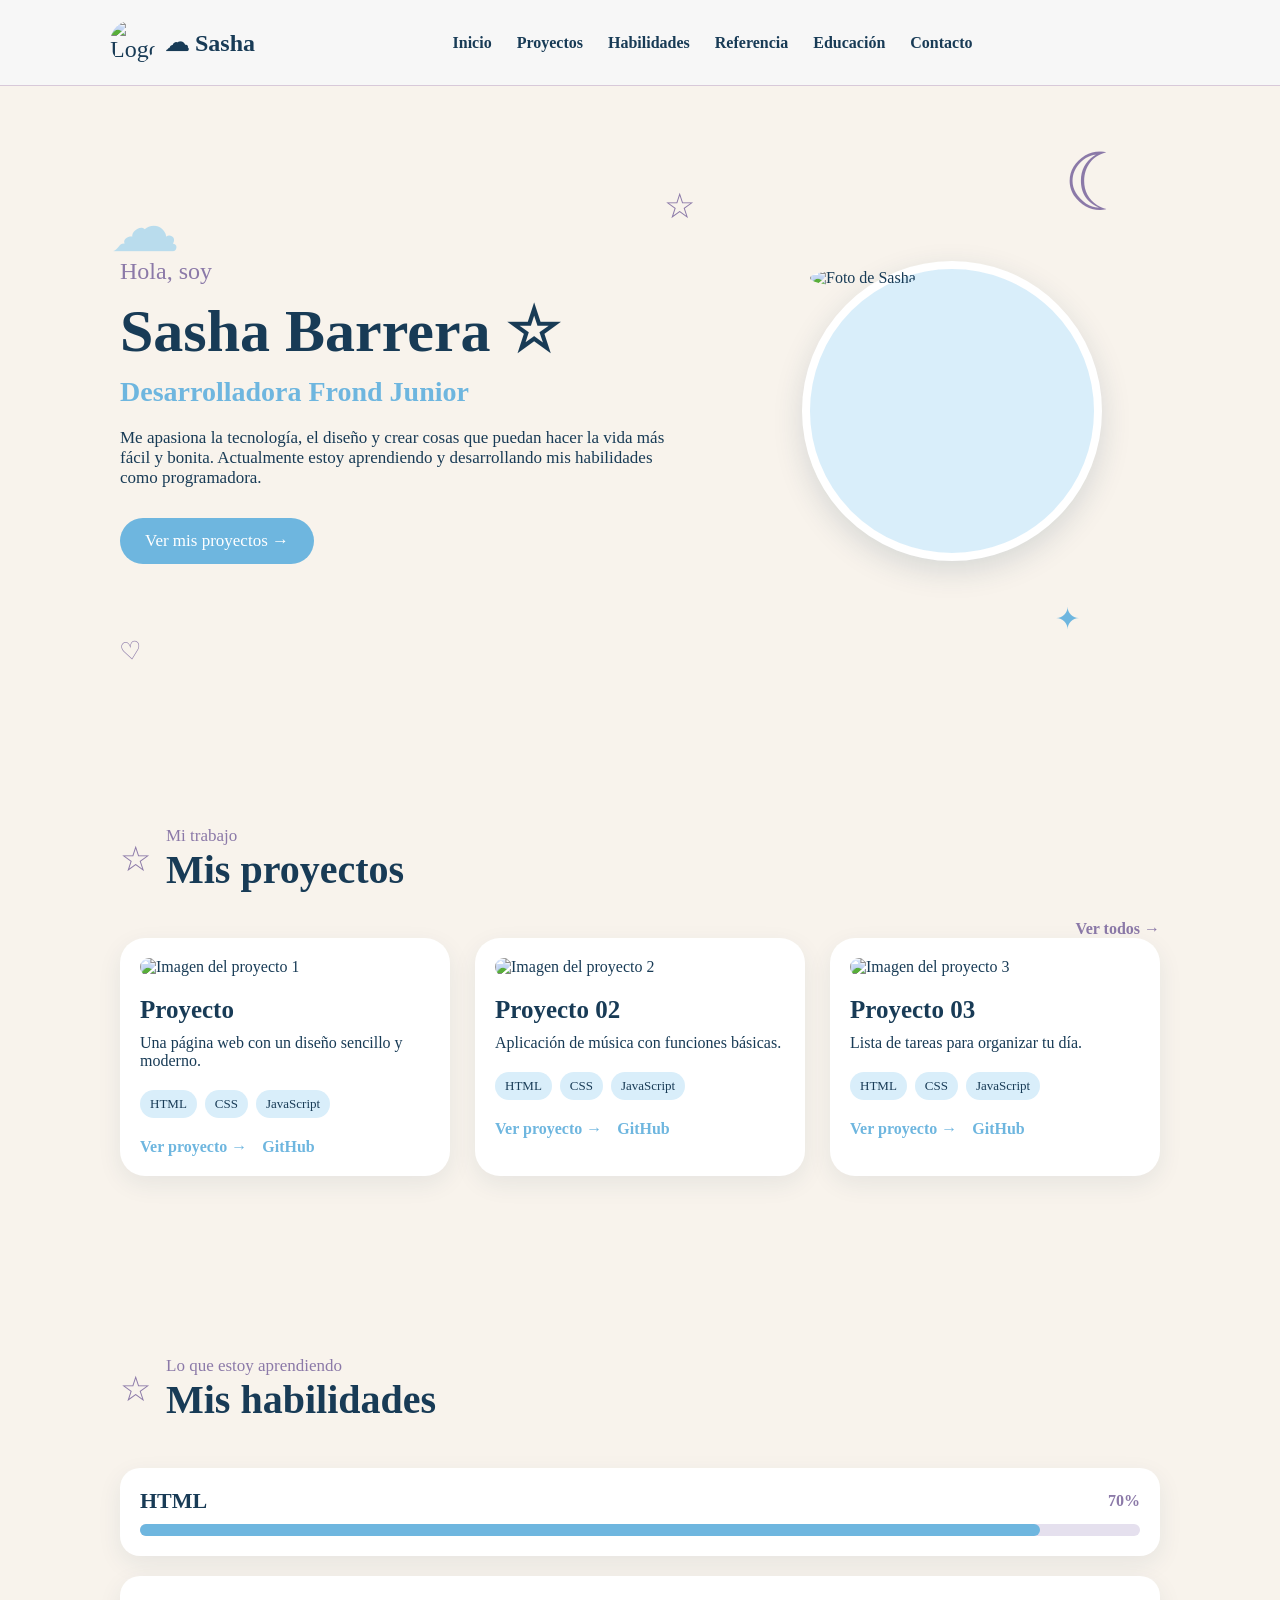
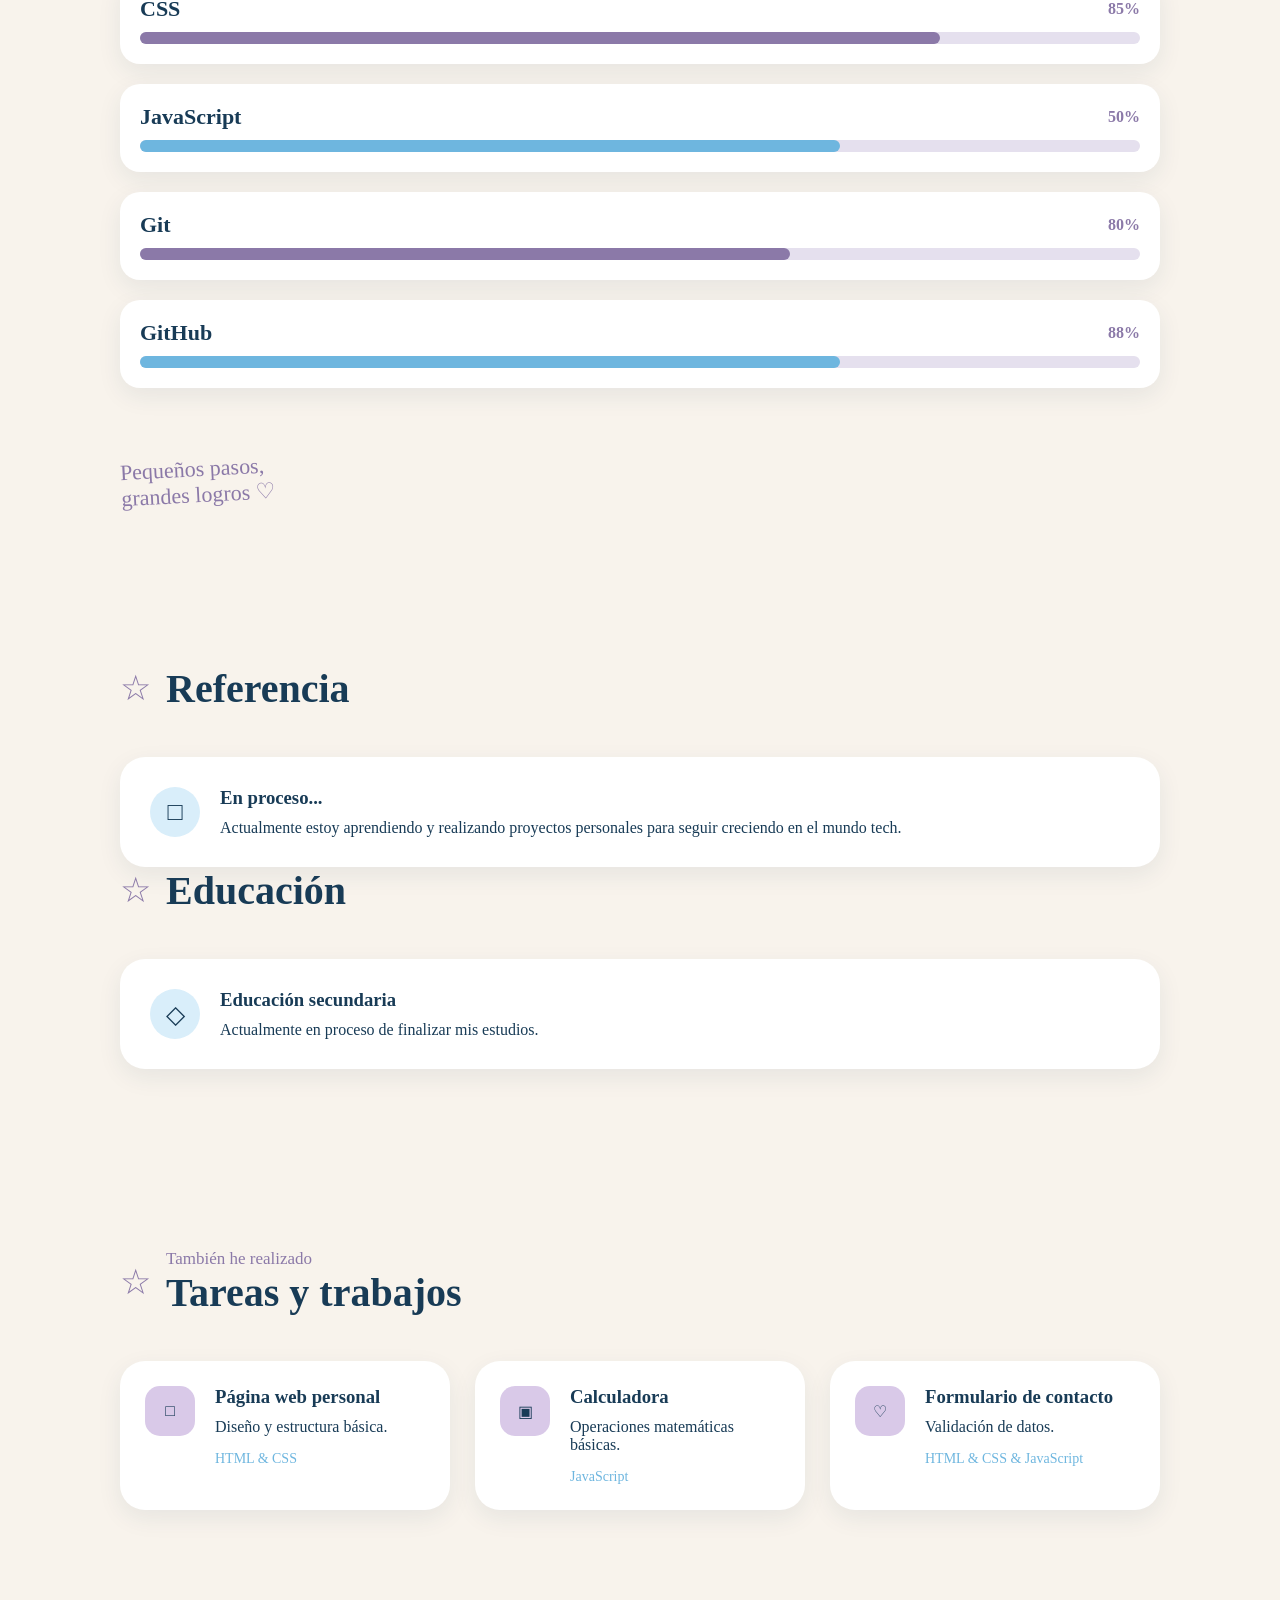
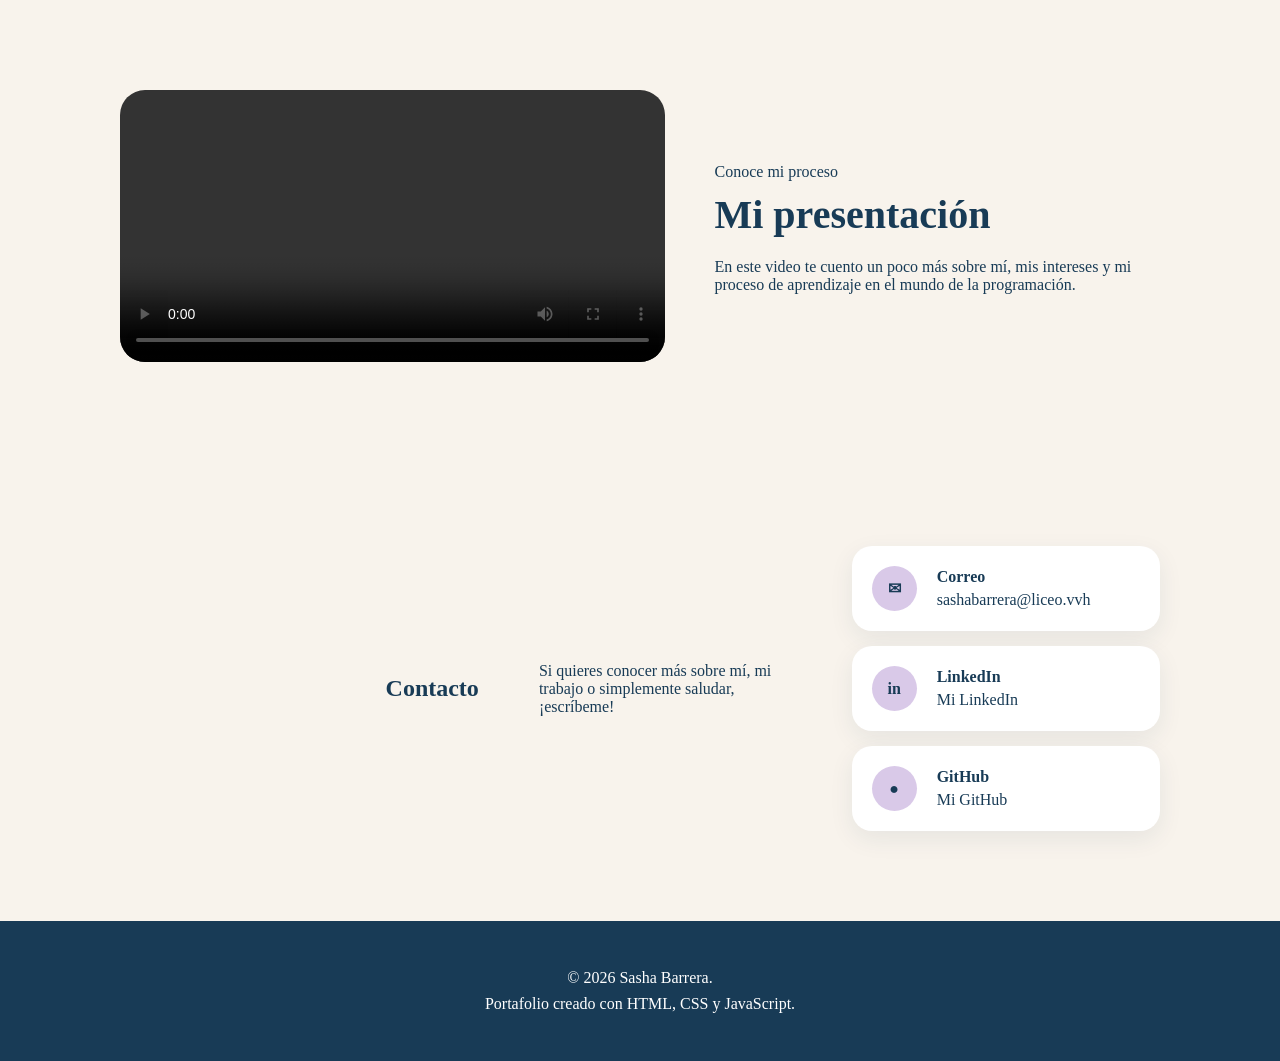
==== Portafolio/index.html @ abbf1bee "ok" ====
<!DOCTYPE html>
<html lang="es">

<head>
    <meta charset="UTF-8">
    <meta name="viewport" content="width=device-width, initial-scale=1.0">
    <meta name="author" content="Sasha Barrera"> 
    <title>Sasha Barrera</title>
    <link rel="stylesheet" href="static/css/style.css">
</head>


<body>
    <!-- ====================
        ENCABEZADO
    ==================== -->
    <header class="encabezado">
        <nav class="navegacion">
            <div class="logo">
                <img src="img/logo.png" alt="Logo de Sasha">
                <a href="#inicio">☁ Sasha</a>
            </div>
            <div class="menu" id="menu">
                <a href="#inicio">Inicio</a>
                <a href="#proyectos">Proyectos</a>
                <a href="#habilidades">Habilidades</a>
                <a href="#referencia">Referencia</a>
                <a href="#educacion">Educación</a>
                <a href="#contacto">Contacto</a>
            </div>
            <div class="acciones-menu">
                <button id="boton-menu">
                    ☰
                </button>
            </div>
        </nav>
    </header>


    <main>
        <!-- ====================
            INICIO
        ==================== -->
        <section id="inicio" class="inicio">
            <div class="decoracion nube-izquierda">
                ☁
            </div>
            <div class="decoracion estrella-uno">
                ☆
            </div>
            <div class="decoracion estrella-dos">
                ✦
            </div>
            <div class="decoracion luna-grande">
                ☾
            </div>
            <div class="inicio-texto">
                <p class="saludo">
                    Hola, soy
                </p>
                <h1>
                    Sasha Barrera ☆
                </h1>
                <h2>
                    Desarrolladora Frond Junior
                </h2>
                <p>
                    Me apasiona la tecnología, el diseño y crear cosas
                    que puedan hacer la vida más fácil y bonita.
                    Actualmente estoy aprendiendo y desarrollando
                    mis habilidades como programadora.
                </p>
                <a href="#proyectos" class="boton">
                    Ver mis proyectos →
                </a>
            </div>
            <div class="inicio-foto">
                <div class="circulo-foto">
                    <!-- AQUÍ PONES TU FOTO -->
                    <img src="img/foto.jpg" alt="Foto de Sasha">
                </div>
            </div>
            <div class="frase-inicio">
                <span>
                    ♡
                </span>
            </div>
        </section>
        <!-- ====================
            PROYECTOS
        ==================== -->
        <section id="proyectos" class="seccion proyectos">
            <div class="titulo-con-enlace">
                <div class="titulo-seccion">
                    <span>
                        ☆
                    </span>
                    <div>
                        <p>
                            Mi trabajo
                        </p>
                        <h2>
                            Mis proyectos
                        </h2>
                    </div>
                </div>
                <a href="#proyectos">
                    Ver todos →
                </a>
            </div>
            <div class="tarjetas-proyectos">
                <!-- PROYECTO 1 -->
                <div class="tarjeta-proyecto">
                    <img src="img/proyecto1.jpg" alt="Imagen del proyecto 1">
                    <h3>
                        Proyecto 
                    </h3>
                    <p>
                        Una página web con un diseño sencillo
                        y moderno.
                    </p>
                    <div class="tecnologias">
                        <span>
                            HTML
                        </span>
                        <span>
                            CSS
                        </span>
                        <span>
                            JavaScript
                        </span>
                    </div>
                    <div class="enlaces-proyecto">
                        <a href="AQUI-PONES-TU-PROYECTO">
                            Ver proyecto →
                        </a>
                        <a href="AQUI-PONES-TU-GITHUB">
                            GitHub
                        </a>
                    </div>
                </div>
                <!-- PROYECTO 2 -->
                <div class="tarjeta-proyecto">
                    <img src="img/proyecto2.jpg" alt="Imagen del proyecto 2">
                    <h3>
                        Proyecto 02
                    </h3>
                    <p>
                        Aplicación de música con funciones
                        básicas.
                    </p>
                    <div class="tecnologias">
                        <span>
                            HTML
                        </span>
                        <span>
                            CSS
                        </span>
                        <span>
                            JavaScript
                        </span>
                    </div>
                    <div class="enlaces-proyecto">
                        <a href="AQUI-PONES-TU-PROYECTO">
                            Ver proyecto →
                        </a>
                        <a href="AQUI-PONES-TU-GITHUB">
                            GitHub
                        </a>
                    </div>
                </div>
                <!-- PROYECTO 3 -->
                <div class="tarjeta-proyecto">
                    <img src="img/proyecto3.jpg" alt="Imagen del proyecto 3">
                    <h3>
                        Proyecto 03
                    </h3>
                    <p>
                        Lista de tareas para organizar
                        tu día.
                    </p>
                    <div class="tecnologias">
                        <span>
                            HTML
                        </span>
                        <span>
                            CSS
                        </span>
                        <span>
                            JavaScript
                        </span>
                    </div>
                    <div class="enlaces-proyecto">
                        <a href="AQUI-PONES-TU-PROYECTO">
                            Ver proyecto →
                        </a>
                        <a href="AQUI-PONES-TU-GITHUB">
                            GitHub
                        </a>
                    </div>
                </div>
            </div>
        </section>
        <!-- ====================
            HABILIDADES
        ==================== -->
        <section id="habilidades" class="seccion habilidades">
            <div class="titulo-seccion">
                <span>
                    ☆
                </span>
                <div>
                    <p>
                        Lo que estoy aprendiendo
                    </p>
                    <h2>
                        Mis habilidades
                    </h2>
                </div>
            </div>
            <!-- HTML -->
            <div class="habilidad">
                <div class="habilidad-arriba">
                    <h3>
                        HTML
                    </h3>
                    <span>
                        70%
                    </span>
                </div>
                <div class="barra">
                    <div class="progreso-html"></div>
                </div>
            </div>
            <!-- CSS -->
            <div class="habilidad">
                <div class="habilidad-arriba">
                    <h3>
                        CSS
                    </h3>
                    <span>
                        85%
                    </span>
                </div>
                <div class="barra">
                    <div class="progreso-css"></div>
                </div>
            </div>
            <!-- JAVASCRIPT -->
            <div class="habilidad">
                <div class="habilidad-arriba">
                    <h3>
                        JavaScript
                    </h3>
                    <span>
                        50%
                    </span>
                </div>
                <div class="barra">
                    <div class="progreso-js"></div>
                </div>
            </div>
            <!-- GIT -->
            <div class="habilidad">
                <div class="habilidad-arriba">
                    <h3>
                        Git
                    </h3>
                    <span>
                        80%
                    </span>
                </div>
                <div class="barra">
                    <div class="progreso-git"></div>
                </div>
            </div>
            <!-- GITHUB -->
            <div class="habilidad">
                <div class="habilidad-arriba">
                    <h3>
                        GitHub
                    </h3>
                    <span>
                        88%
                    </span>
                </div>
                <div class="barra">
                    <div class="progreso-github"></div>
                </div>
            </div>
            <p class="frase-seccion">
                Pequeños pasos,<br>
                grandes logros ♡
            </p>
        </section>
        <!-- ====================
            EXPERIENCIA Y EDUCACIÓN
        ==================== -->
        <section id="experiencia" class="seccion columna">
            <!-- EXPERIENCIA -->
            <div class="referencia">
                <div class="titulo-seccion">
                    <span>
                        ☆
                    </span>
                    <div>
                        <h2>
                        Referencia
                        </h2>
                    </div>
                </div>
                <div class="tarjeta-info">
                    <div class="icono-info">
                        □
                    </div>
                    <div>
                        <h3>
                            En proceso...
                        </h3>
                        <p>
                            Actualmente estoy aprendiendo
                            y realizando proyectos personales
                            para seguir creciendo en el mundo tech.
                        </p>
                    </div>
                </div>
            </div>
            <!-- EDUCACIÓN -->
            <div id="educacion" class="educacion">
                <div class="titulo-seccion">
                    <span>
                        ☆
                    </span>
                    <div>
                        <h2>
                            Educación
                        </h2>
                    </div>
                </div>
                <div class="tarjeta-info">
                    <div class="icono-info">
                        ◇
                    </div>
                    <div>
                        <h3>
                            Educación secundaria
                        </h3>
                        <p>
                            Actualmente en proceso
                            de finalizar mis estudios.
                        </p>
                    </div>
                </div>
            </div>
        </section>
        <!-- ====================
            TAREAS Y TRABAJOS
        ==================== -->
        <section class="seccion trabajos">
            <div class="titulo-seccion">
                <span>
                    ☆
                </span>
                <div>
                    <p>
                        También he realizado
                    </p>
                    <h2>
                        Tareas y trabajos
                    </h2>
                </div>
            </div>
            <div class="tarjetas-trabajos">
                <div class="tarjeta-trabajo">
                    <div class="icono-trabajo">
                        □
                    </div>
                    <div>
                        <h3>
                            Página web personal
                        </h3>
                        <p>
                            Diseño y estructura básica.
                        </p>
                        <span>
                            HTML & CSS
                        </span>
                    </div>
                </div>
                <div class="tarjeta-trabajo">
                    <div class="icono-trabajo">
                        ▣
                    </div>
                    <div>
                        <h3>
                            Calculadora
                        </h3>
                        <p>
                            Operaciones matemáticas básicas.
                        </p>
                        <span>
                            JavaScript
                        </span>
                    </div>
                </div>
                <div class="tarjeta-trabajo">
                    <div class="icono-trabajo">
                        ♡
                    </div>
                    <div>
                        <h3>
                            Formulario de contacto
                        </h3>
                        <p>
                            Validación de datos.
                        </p>
                        <span>
                            HTML & CSS & JavaScript
                        </span>
                    </div>
                </div>
            </div>
        </section>
        <!-- ====================
            VIDEO
        ==================== -->
        <section class="seccion video-seccion">
            <div class="video">
                <!-- AQUÍ PONES TU VIDEO -->
                <video controls>
                    <source src="video/presentacion.mp4" type="video/mp4">
                    Tu navegador no puede reproducir
                    este video.
                </video>
            </div>
            <div class="video-texto">
                <p>
                    Conoce mi proceso
                </p>
                <h2>
                    Mi presentación
                </h2>
                <p>
                    En este video te cuento un poco más
                    sobre mí, mis intereses y mi proceso
                    de aprendizaje en el mundo de la programación.
                </p>
            </div>
        </section>
        <!-- ====================
            CONTACTO
        ==================== -->
        <section id="contacto" class="seccion contacto">
            <div class="contacto-texto"></div>
                <h2>
                    Contacto
                </h2>
                <p>
                    Si quieres conocer más sobre mí,
                    mi trabajo o simplemente saludar,
                    ¡escríbeme!
                </p>
            </div>
            <div class="contactos">
                <!-- CORREO -->
                <a href="mailto:TU-CORREO@GMAIL.COM" class="contacto-card">
                    <span>
                        ✉
                    </span>
                    <div>

                        <strong>
                            Correo
                        </strong>
                        <p>
                            sashabarrera@liceo.vvh
                        </p>
                    </div>
                </a>
                <!-- LINKEDIN -->
                <a href="AQUI-PONES-TU-LINKEDIN" class="contacto-card">
                    <span>
                        in
                    </span>
                    <div>
                        <strong>
                            LinkedIn
                        </strong>
                        <p>
                            Mi LinkedIn
                        </p>
                    </div>
                </a>
                <!-- GITHUB -->
                <a href="AQUI-PONES-TU-GITHUB" class="contacto-card">
                    <span>
                        ●
                    </span>
                    <div>
                        <strong>
                            GitHub
                        </strong>
                        <p>
                            Mi GitHub
                        </p>
                    </div>
                </a>
            </div>
        </section>
    </main>
    <!-- =======================
            PIE DE PÁGINA
        ======================-->
    <footer>
        <p>
            © 2026 Sasha Barrera.
        </p>
        <p>
            Portafolio creado con HTML, CSS y JavaScript.
        </p>
    </footer>
    <script src="static/js/script.js"></script>
</body>

</html>
---- Portafolio/static/css/style.css ----
* {
    margin: 0;
    padding: 0;
    box-sizing: border-box;
}

body {
    background-color: #f8f3ec;
    color: #183b56;
    font-family: "Comic Sans MS", cursive;
}

.navegacion .logo {
    display: flex;
    align-items: center;
    gap: 10px;
}

.icono-info {
    flex-shrink: 0;
    width: 50px;
    min-width: 50px;
    height: 50px;
    min-height: 50px;
}
.encabezado {
    width: 100%;
    background-color: #f7f7f7;
    border-bottom: 1px solid #d8c9d9;
}
.navegacion {
    max-width: 1100px;
    margin: auto;
    padding: 20px;
    display: flex;
    align-items: center;
    justify-content: space-between;
}

.logo {
    text-decoration: none;
    color: #183b56;
    font-size: 24px;
}
.logo img{
    width: 45px;
    height: 45px;
    border-radius: 50%;
}

.logo a{
    color: #183b56;
    text-decoration: none;
    font-family: "Comic Sans MS", cursive;
    font-weight: bold;
}
.menu {
    display: flex;
    gap: 25px;
}

.menu a {
    text-decoration: none;
    color: #183b56;
    font-weight: bold;
}

.menu a:hover {
    color: #8b79a8;
}

.acciones-menu {
    display: flex;
    gap: 10px;
}

.acciones-menu button {
    border: none;
    background-color: #d9c9e8;
    color: #183b56;
    width: 40px;
    height: 40px;
    border-radius: 50%;
    font-size: 20px;
    cursor: pointer;
}

#boton-menu {
    display: none;
}


/* =========================
   INICIO
========================= */

.inicio {
    max-width: 1100px;
    min-height: 650px;
    margin: auto;
    padding: 100px 30px;
    display: flex;
    align-items: center;
    justify-content: space-between;
    position: relative;
}

.inicio-texto {
    width: 55%;
}

.saludo {
    color: #8b79a8;
    font-size: 24px;
    font-family: "Comic Sans MS", cursive;
}

.inicio h1 {
    font-size: 60px;
    margin: 10px 0;
}

.inicio h2 {
    color: #6eb6df;
    font-size: 28px;
    margin-bottom: 20px;
}

.inicio-texto > p:not(.saludo) {
    max-width: 600px;
    font-size: 17px;
    margin-bottom: 30px;
}

.boton {
    display: inline-block;
    text-decoration: none;
    background-color: #6eb6df;
    color: white;
    padding: 13px 25px;
    border-radius: 25px;
    font-size: 17px;
}

.boton:hover {
    background-color: #8b79a8;
}

.boton:active {
    background-color: #183b56;
}


/* =========================
   FOTO
========================= */

.inicio-foto {
    width: 40%;
    display: flex;
    justify-content: center;
}

.circulo-foto {
    width: 300px;
    height: 300px;
    border-radius: 50%;
    background-color: #d9eefa;
    border: 8px solid white;
    box-shadow: 0 10px 30px rgba(24, 59, 86, 0.15);
}

.circulo-foto img {
    width: 100%;
    height: 100%;
    border-radius: 50%;
}


/* =========================
   DECORACIONES
========================= */

.decoracion {
    position: absolute;
    font-family: cursive;
}

.nube-izquierda {
    left: 20px;
    top: 100px;
    color: #b9dced;
    font-size: 70px;
}

.estrella-uno {
    right: 45%;
    top: 100px;
    color: #8b79a8;
    font-size: 35px;
}

.estrella-dos {
    right: 10%;
    bottom: 100px;
    color: #6eb6df;
    font-size: 30px;
}

.luna-grande {
    right: 5%;
    top: 50px;
    color: #8b79a8;
    font-size: 80px;
}

.frase-inicio {
    position: absolute;
    bottom: 70px;
    left: 30px;
    color: #8b79a8;
    font-size: 22px;
    transform: rotate(-8deg);
}

.frase-inicio span {
    font-size: 25px;
}


/* =========================
   SECCIONES
========================= */

.seccion {
    max-width: 1100px;
    margin: auto;
    padding: 90px 30px;
}

.titulo-seccion {
    display: flex;
    align-items: center;
    gap: 15px;
    margin-bottom: 45px;
}

.titulo-seccion > span {
    color: #8b79a8;
    font-size: 35px;
}

.titulo-seccion p {
    color: #8b79a8;
    font-size: 17px;
}

.titulo-seccion h2 {
    font-size: 40px;
}


/* =========================
   SOBRE MÍ
========================= */

.sobre-contenido {
    display: flex;
    gap: 30px;
    align-items: stretch;
    background-color: #f7f7f7;
}

.sobre-texto {
    background-color: white;
    padding: 35px;
    border-radius: 25px;
    width: 50%;
    box-shadow: 0 8px 25px rgba(24, 59, 86, 0.08);
}

.sobre-texto p {
    margin-bottom: 20px;
}

.nota-escrita {
    color: #8b79a8;
    font-family: cursive;
    transform: rotate(-4deg);
}

.intereses {
    background-color: #d9eefa;
    padding: 35px;
    border-radius: 35px 15px 35px 15px;
    width: 25%;
}

.intereses h3 {
    font-size: 25px;
    margin-bottom: 20px;
}

.intereses p {
    margin: 15px 0;
}

.nota {
    width: 25%;
    background-color: #d9c9e8;
    padding: 35px;
    border-radius: 15px 35px 15px 35px;
    display: flex;
    align-items: center;
    justify-content: center;
    text-align: center;
}

.nota p {
    font-family: cursive;
    font-size: 20px;
    transform: rotate(-5deg);
}


/* =========================
   PROYECTOS
========================= */

.titulo-con-enlace {
    display: flex;
    align-items: flex-end;
    justify-content: space-between;
}

.titulo-con-enlace > a {
    color: #8b79a8;
    text-decoration: none;
    font-weight: bold;
}

.tarjetas-proyectos {
    display: flex;
    gap: 25px;
}

.tarjeta-proyecto {
    background-color: white;
    padding: 20px;
    border-radius: 25px;
    flex: 1;
    box-shadow: 0 8px 25px rgba(24, 59, 86, 0.08);
    transition: transform 0.3s;
}

.tarjeta-proyecto:hover {
    transform: translateY(-8px);
}

.tarjeta-proyecto img {
    width: 100%;
    height: 180px;
    border-radius: 18px;
}

.tarjeta-proyecto h3 {
    font-size: 25px;
    margin: 20px 0 10px;
}

.tarjeta-proyecto p {
    margin-bottom: 20px;
}

.tecnologias {
    display: flex;
    gap: 8px;
    flex-wrap: wrap;
    margin-bottom: 20px;
}

.tecnologias span {
    background-color: #d9eefa;
    color: #183b56;
    padding: 6px 10px;
    border-radius: 15px;
    font-size: 13px;
}

.enlaces-proyecto {
    display: flex;
    gap: 15px;
}

.enlaces-proyecto a {
    color: #6eb6df;
    text-decoration: none;
    font-weight: bold;
}

.enlaces-proyecto a:hover {
    color: #8b79a8;
}

.enlaces-proyecto a:active {
    color: #183b56;
}


/* =========================
   HABILIDADES
========================= */

.habilidades {
    text-align: left;
}

.habilidades .titulo-seccion {
    text-align: left;
}

.habilidad {
    background-color: white;
    padding: 20px;
    margin-bottom: 20px;
    border-radius: 20px;
    box-shadow: 0 8px 25px rgba(24, 59, 86, 0.08);
}

.habilidad-arriba {
    display: flex;
    justify-content: space-between;
    align-items: center;
    margin-bottom: 10px;
}

.habilidad h3 {
    font-size: 22px;
}

.habilidad-arriba span {
    color: #8b79a8;
    font-weight: bold;
}


/* BARRA */

.barra {
    width: 100%;
    height: 12px;
    background-color: #e5e0ee;
    border-radius: 10px;
}


/* PROGRESO */

.progreso-html {
    width: 90%;
    height: 12px;
    background-color: #6eb6df;
    border-radius: 10px;
}

.progreso-css {
    width: 80%;
    height: 12px;
    background-color: #8b79a8;
    border-radius: 10px;
}

.progreso-js {
    width: 70%;
    height: 12px;
    background-color: #6eb6df;
    border-radius: 10px;
}

.progreso-git {
    width: 65%;
    height: 12px;
    background-color: #8b79a8;
    border-radius: 10px;
}

.progreso-github {
    width: 70%;
    height: 12px;
    background-color: #6eb6df;
    border-radius: 10px;
}

.frase-seccion {
    margin-top: 45px;
    font-family: cursive;
    color: #8b79a8;
    font-size: 22px;
    transform: rotate(-3deg);
}


/* =========================
EXPERIENCIA Y EDUCACIÓN
========================= */

.dos-columnas {
    display: flex;
    gap: 40px;
}

.experiencia {
    flex: 1;
}

.educacion {
    flex: 1;
}

.tarjeta-info {
    background-color: white;
    padding: 30px;
    border-radius: 25px;
    display: flex;
    gap: 20px;
    box-shadow: 0 8px 25px rgba(24, 59, 86, 0.08);
}

.icono-info {
    width: 50px;
    height: 50px;
    background-color: #d9eefa;
    border-radius: 50%;
    display: flex;
    align-items: center;
    justify-content: center;
    font-size: 25px;
}

.tarjeta-info h3 {
    margin-bottom: 10px;
}


/* =========================
TRABAJOS
========================= */

.tarjetas-trabajos {
    display: flex;
    gap: 25px;
}

.tarjeta-trabajo {
    background-color: white;
    padding: 25px;
    border-radius: 25px;
    flex: 1;
    display: flex;
    gap: 20px;
    box-shadow: 0 8px 25px rgba(24, 59, 86, 0.08);
}

.icono-trabajo {
    min-width: 50px;
    height: 50px;
    border-radius: 15px;
    background-color: #d9c9e8;
    display: flex;
    align-items: center;
    justify-content: center;
}

.tarjeta-trabajo h3 {
    margin-bottom: 10px;
}

.tarjeta-trabajo span {
    display: inline-block;
    margin-top: 15px;
    color: #6eb6df;
    font-size: 14px;
}


/* =========================
VIDEO
========================= */

.video-seccion {
    display: flex;
    align-items: center;
    gap: 50px;
}

.video {
    width: 55%;
}

.video video {
    width: 100%;
    border-radius: 25px;
}

.video-texto {
    width: 45%;
}

.video-texto h2 {
    font-size: 40px;
    margin: 10px 0 20px;
}


/* =========================
CONTACTO
========================= */

.contacto {
    display: flex;
    gap: 60px;
    align-items: center;
}

.contacto-texto {
    width: 40%;
}

.contacto-texto h2 {
    font-size: 45px;
    margin: 10px 0 20px;
}

.contactos {
    width: 60%;
    display: flex;
    flex-direction: column;
    gap: 15px;
}

.contacto-card {
    background-color: white;
    padding: 20px;
    border-radius: 20px;
    display: flex;
    align-items: center;
    gap: 20px;
    text-decoration: none;
    color: #183b56;
    box-shadow: 0 8px 25px rgba(24, 59, 86, 0.08);
}

.contacto-card:hover {
    background-color: #d9eefa;
}

.contacto-card > span {
    width: 45px;
    height: 45px;
    border-radius: 50%;
    background-color: #d9c9e8;
    display: flex;
    align-items: center;
    justify-content: center;
    font-weight: bold;
}

.contacto-card p {
    margin-top: 5px;
}


/* =========================
FOOTER
========================= */

footer {
    background-color: #183b56;
    color: white;
    text-align: center;
    padding: 40px 20px;
}

footer p {
    margin: 8px 0;
}
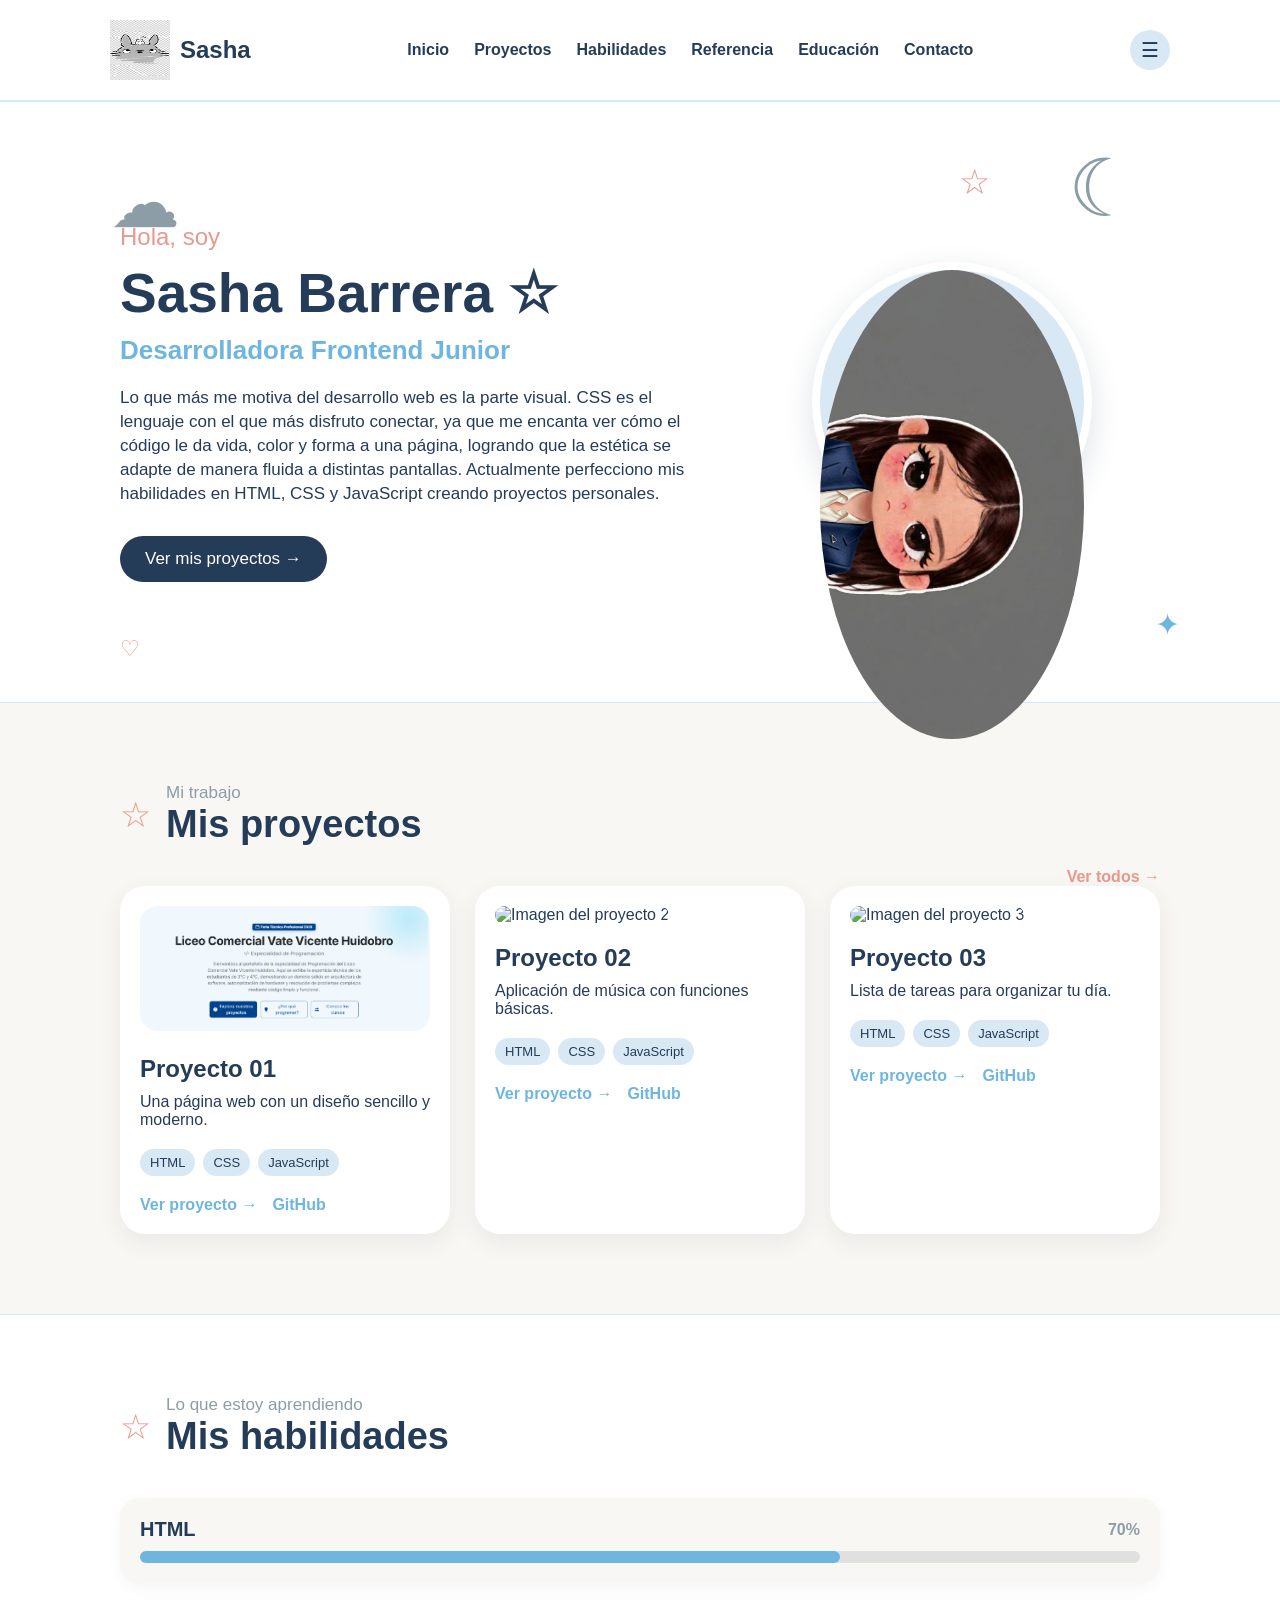
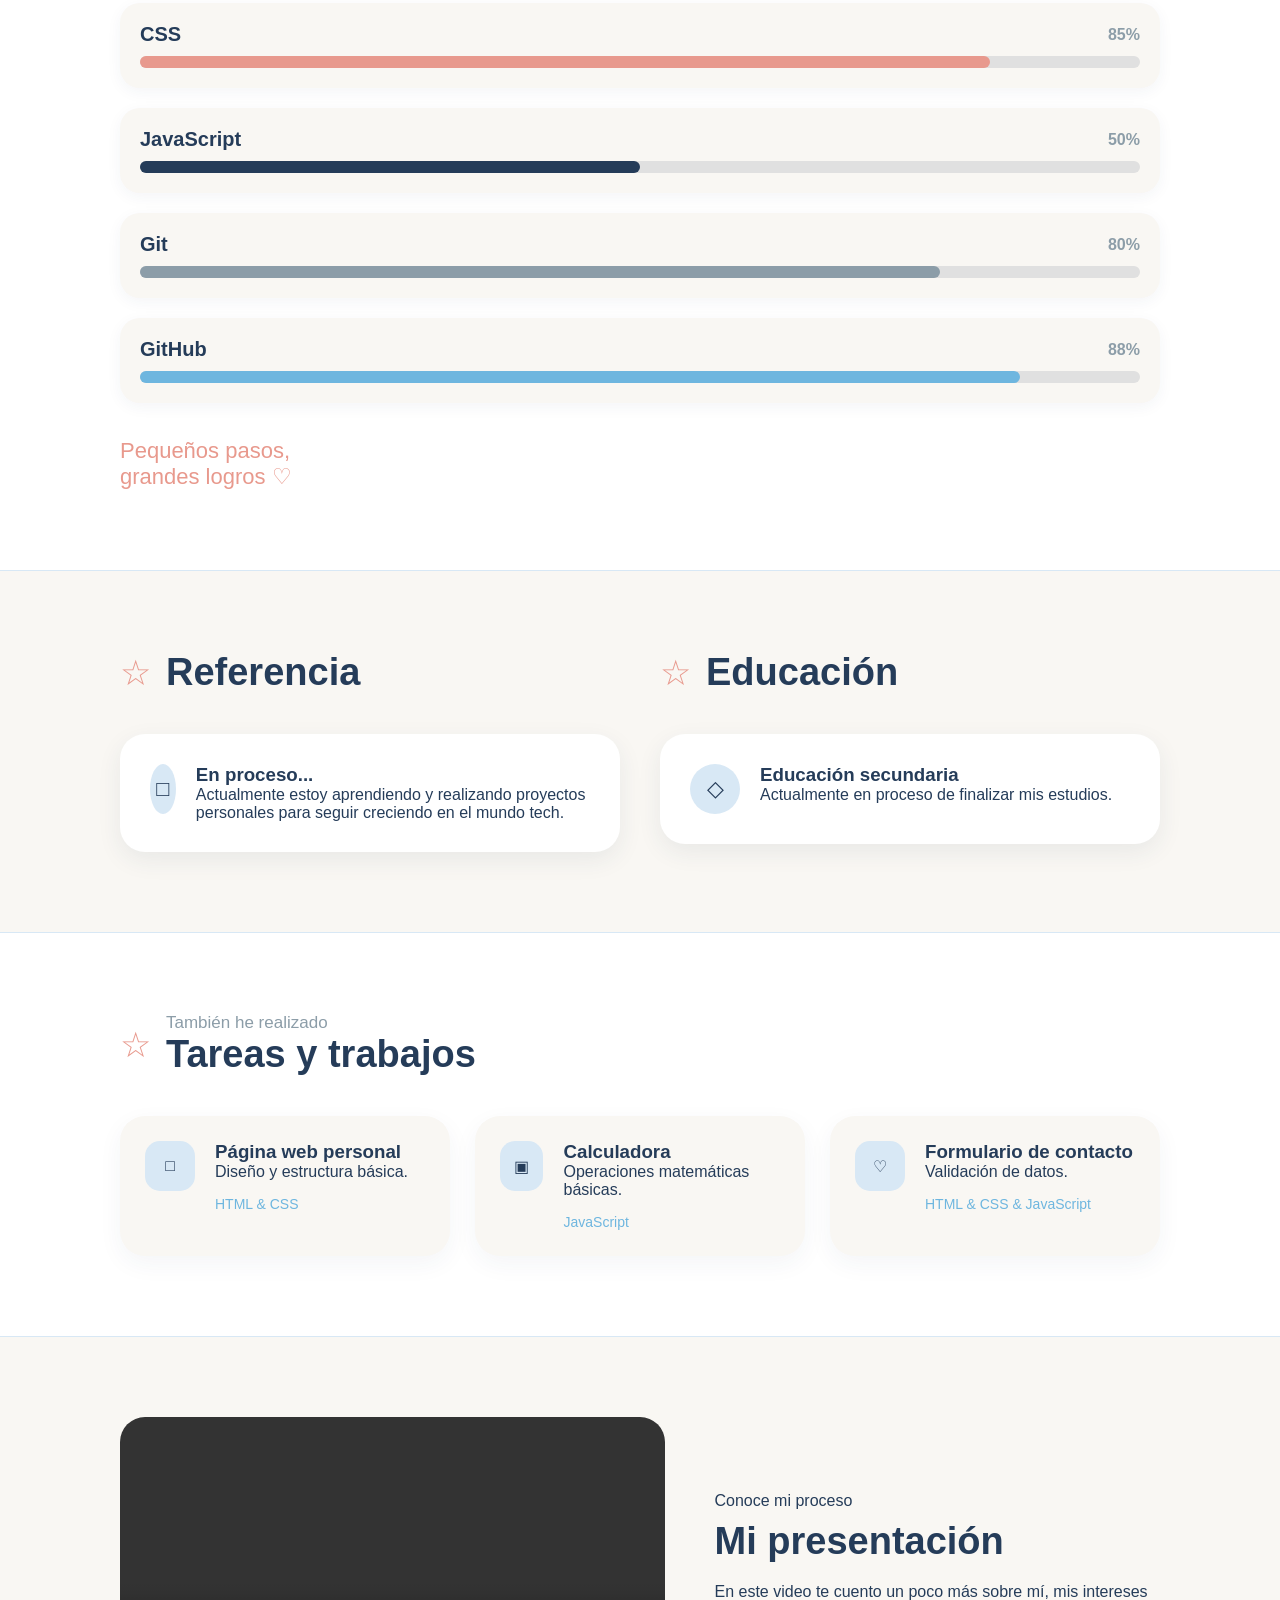
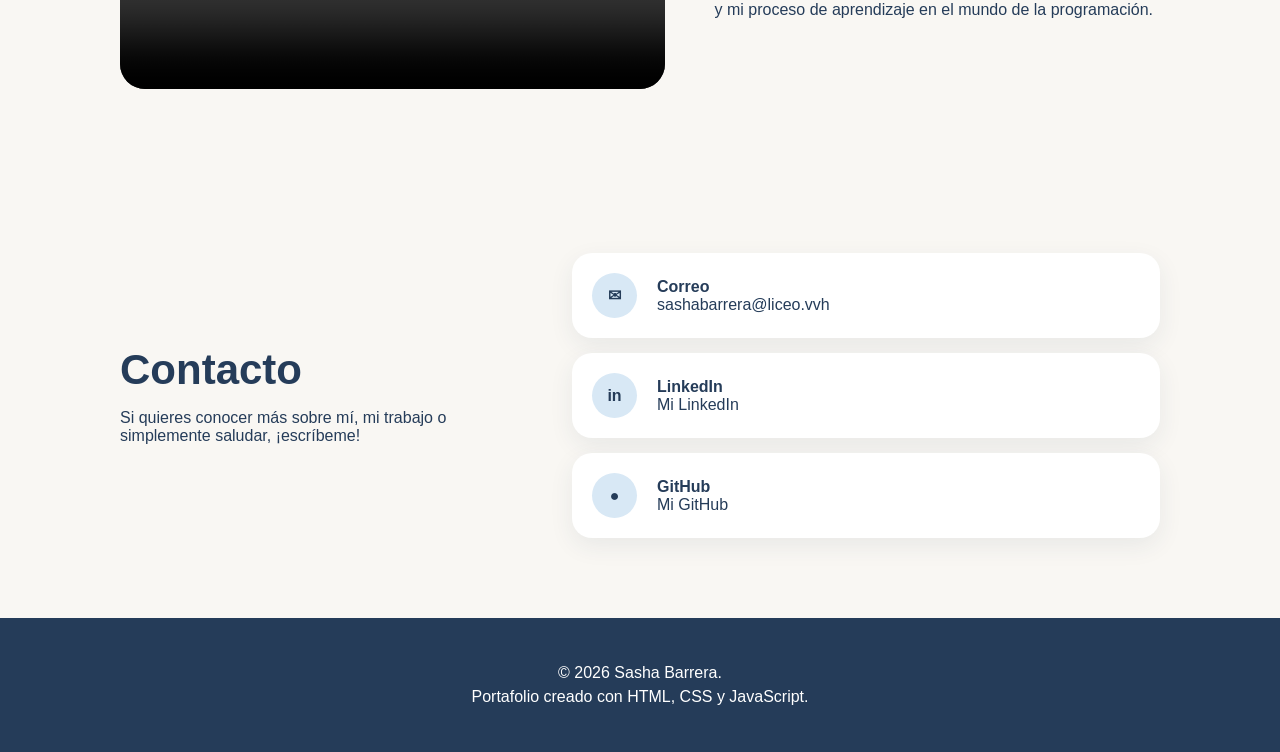
==== commit 6c284e62: "OK" ====
--- a/Portafolio/index.html
+++ b/Portafolio/index.html
@@ -5,20 +5,17 @@
     <meta charset="UTF-8">
     <meta name="viewport" content="width=device-width, initial-scale=1.0">
     <meta name="author" content="Sasha Barrera"> 
-    <title>Sasha Barrera</title>
+    <title>Sasha Barrera | Portafolio</title>
     <link rel="stylesheet" href="static/css/style.css">
 </head>
 
-
 <body>
-    <!-- ====================
-        ENCABEZADO
-    ==================== -->
+    <!-- ==================== ENCABEZADO ==================== -->
     <header class="encabezado">
         <nav class="navegacion">
             <div class="logo">
-                <img src="img/logo.png" alt="Logo de Sasha">
-                <a href="#inicio">☁ Sasha</a>
+                <img src="static/images/totoro.jpg" alt="Logo de Sasha">
+                <a href="#inicio"> Sasha</a>
             </div>
             <div class="menu" id="menu">
                 <a href="#inicio">Inicio</a>
@@ -29,496 +26,329 @@
                 <a href="#contacto">Contacto</a>
             </div>
             <div class="acciones-menu">
-                <button id="boton-menu">
+                <button id="boton-menu" aria-label="Abrir menú">
                     ☰
                 </button>
             </div>
         </nav>
     </header>
 
-
     <main>
-        <!-- ====================
-            INICIO
-        ==================== -->
-        <section id="inicio" class="inicio">
-            <div class="decoracion nube-izquierda">
-                ☁
-            </div>
-            <div class="decoracion estrella-uno">
-                ☆
-            </div>
-            <div class="decoracion estrella-dos">
-                ✦
-            </div>
-            <div class="decoracion luna-grande">
-                ☾
-            </div>
-            <div class="inicio-texto">
-                <p class="saludo">
-                    Hola, soy
-                </p>
-                <h1>
-                    Sasha Barrera ☆
-                </h1>
-                <h2>
-                    Desarrolladora Frond Junior
-                </h2>
-                <p>
-                    Me apasiona la tecnología, el diseño y crear cosas
-                    que puedan hacer la vida más fácil y bonita.
-                    Actualmente estoy aprendiendo y desarrollando
-                    mis habilidades como programadora.
-                </p>
-                <a href="#proyectos" class="boton">
-                    Ver mis proyectos →
-                </a>
-            </div>
-            <div class="inicio-foto">
-                <div class="circulo-foto">
-                    <!-- AQUÍ PONES TU FOTO -->
-                    <img src="img/foto.jpg" alt="Foto de Sasha">
-                </div>
-            </div>
-            <div class="frase-inicio">
-                <span>
-                    ♡
-                </span>
-            </div>
-        </section>
-        <!-- ====================
-            PROYECTOS
-        ==================== -->
+        <!-- ==================== INICIO / SOBRE MÍ ==================== -->
+        <section id="inicio" class="seccion-blanca">
+            <div class="inicio">
+                <div class="decoracion nube-izquierda">☁</div>
+                <div class="decoracion estrella-uno">☆</div>
+                <div class="decoracion estrella-dos">✦</div>
+                <div class="decoracion luna-grande">☾</div>
+                
+                <div class="inicio-texto">
+                    <p class="saludo">Hola, soy</p>
+                    <h1>Sasha Barrera ☆</h1>
+                    <h2>Desarrolladora Frontend Junior</h2>
+                    <p>
+                        Lo que más me motiva del desarrollo web es la parte visual. 
+                        CSS es el lenguaje con el que más disfruto conectar, ya que me 
+                        encanta ver cómo el código le da vida, 
+                        color y forma a una página, logrando que la estética se adapte de 
+                        manera fluida a distintas pantallas. 
+                        Actualmente perfecciono mis habilidades en HTML, 
+                        CSS y JavaScript creando proyectos personales.
+                    </p>
+                    <a href="#proyectos" class="boton">
+                        Ver mis proyectos →
+                    </a>
+                </div>
+                
+                <div class="inicio-foto">
+                    <div class="circulo-foto">
+                        <img src="static/images/Fotodeperfil.jpg" alt="Foto de Sasha Barrera">
+                    </div>
+                </div>
+                
+                <div class="frase-inicio">
+                    <span>♡</span>
+                </div>
+            </div>
+        </section>
+
+        <!-- ==================== PROYECTOS ==================== -->
         <section id="proyectos" class="seccion proyectos">
             <div class="titulo-con-enlace">
                 <div class="titulo-seccion">
-                    <span>
-                        ☆
-                    </span>
-                    <div>
-                        <p>
-                            Mi trabajo
-                        </p>
-                        <h2>
-                            Mis proyectos
-                        </h2>
-                    </div>
-                </div>
-                <a href="#proyectos">
-                    Ver todos →
-                </a>
-            </div>
+                    <span>☆</span>
+                    <div>
+                        <p>Mi trabajo</p>
+                        <h2>Mis proyectos</h2>
+                    </div>
+                </div>
+                <a href="#proyectos">Ver todos →</a>
+            </div>
+            
             <div class="tarjetas-proyectos">
                 <!-- PROYECTO 1 -->
-                <div class="tarjeta-proyecto">
-                    <img src="img/proyecto1.jpg" alt="Imagen del proyecto 1">
-                    <h3>
-                        Proyecto 
-                    </h3>
-                    <p>
-                        Una página web con un diseño sencillo
-                        y moderno.
-                    </p>
+                <article class="tarjeta-proyecto">
+                    <img src="static/images/proyecto.png" alt="Imagen del proyecto 1">
+                    <h3>Proyecto 01</h3>
+                    <p>Una página web con un diseño sencillo y moderno.</p>
                     <div class="tecnologias">
-                        <span>
-                            HTML
-                        </span>
-                        <span>
-                            CSS
-                        </span>
-                        <span>
-                            JavaScript
-                        </span>
+                        <span>HTML</span>
+                        <span>CSS</span>
+                        <span>JavaScript</span>
                     </div>
                     <div class="enlaces-proyecto">
-                        <a href="AQUI-PONES-TU-PROYECTO">
-                            Ver proyecto →
-                        </a>
-                        <a href="AQUI-PONES-TU-GITHUB">
-                            GitHub
-                        </a>
-                    </div>
-                </div>
+                        <a href="#">Ver proyecto →</a>
+                        <a href="#">GitHub</a>
+                    </div>
+                </article>
+
                 <!-- PROYECTO 2 -->
-                <div class="tarjeta-proyecto">
+                <article class="tarjeta-proyecto">
                     <img src="img/proyecto2.jpg" alt="Imagen del proyecto 2">
-                    <h3>
-                        Proyecto 02
-                    </h3>
-                    <p>
-                        Aplicación de música con funciones
-                        básicas.
-                    </p>
+                    <h3>Proyecto 02</h3>
+                    <p>Aplicación de música con funciones básicas.</p>
                     <div class="tecnologias">
-                        <span>
-                            HTML
-                        </span>
-                        <span>
-                            CSS
-                        </span>
-                        <span>
-                            JavaScript
-                        </span>
+                        <span>HTML</span>
+                        <span>CSS</span>
+                        <span>JavaScript</span>
                     </div>
                     <div class="enlaces-proyecto">
-                        <a href="AQUI-PONES-TU-PROYECTO">
-                            Ver proyecto →
-                        </a>
-                        <a href="AQUI-PONES-TU-GITHUB">
-                            GitHub
-                        </a>
-                    </div>
-                </div>
+                        <a href="#">Ver proyecto →</a>
+                        <a href="#">GitHub</a>
+                    </div>
+                </article>
+
                 <!-- PROYECTO 3 -->
-                <div class="tarjeta-proyecto">
+                <article class="tarjeta-proyecto">
                     <img src="img/proyecto3.jpg" alt="Imagen del proyecto 3">
-                    <h3>
-                        Proyecto 03
-                    </h3>
-                    <p>
-                        Lista de tareas para organizar
-                        tu día.
-                    </p>
+                    <h3>Proyecto 03</h3>
+                    <p>Lista de tareas para organizar tu día.</p>
                     <div class="tecnologias">
-                        <span>
-                            HTML
-                        </span>
-                        <span>
-                            CSS
-                        </span>
-                        <span>
-                            JavaScript
-                        </span>
+                        <span>HTML</span>
+                        <span>CSS</span>
+                        <span>JavaScript</span>
                     </div>
                     <div class="enlaces-proyecto">
-                        <a href="AQUI-PONES-TU-PROYECTO">
-                            Ver proyecto →
-                        </a>
-                        <a href="AQUI-PONES-TU-GITHUB">
-                            GitHub
-                        </a>
-                    </div>
-                </div>
-            </div>
-        </section>
-        <!-- ====================
-            HABILIDADES
-        ==================== -->
-        <section id="habilidades" class="seccion habilidades">
-            <div class="titulo-seccion">
-                <span>
-                    ☆
-                </span>
-                <div>
-                    <p>
-                        Lo que estoy aprendiendo
-                    </p>
-                    <h2>
-                        Mis habilidades
-                    </h2>
-                </div>
-            </div>
-            <!-- HTML -->
-            <div class="habilidad">
-                <div class="habilidad-arriba">
-                    <h3>
-                        HTML
-                    </h3>
-                    <span>
-                        70%
-                    </span>
-                </div>
-                <div class="barra">
-                    <div class="progreso-html"></div>
-                </div>
-            </div>
-            <!-- CSS -->
-            <div class="habilidad">
-                <div class="habilidad-arriba">
-                    <h3>
-                        CSS
-                    </h3>
-                    <span>
-                        85%
-                    </span>
-                </div>
-                <div class="barra">
-                    <div class="progreso-css"></div>
-                </div>
-            </div>
-            <!-- JAVASCRIPT -->
-            <div class="habilidad">
-                <div class="habilidad-arriba">
-                    <h3>
-                        JavaScript
-                    </h3>
-                    <span>
-                        50%
-                    </span>
-                </div>
-                <div class="barra">
-                    <div class="progreso-js"></div>
-                </div>
-            </div>
-            <!-- GIT -->
-            <div class="habilidad">
-                <div class="habilidad-arriba">
-                    <h3>
-                        Git
-                    </h3>
-                    <span>
-                        80%
-                    </span>
-                </div>
-                <div class="barra">
-                    <div class="progreso-git"></div>
-                </div>
-            </div>
-            <!-- GITHUB -->
-            <div class="habilidad">
-                <div class="habilidad-arriba">
-                    <h3>
-                        GitHub
-                    </h3>
-                    <span>
-                        88%
-                    </span>
-                </div>
-                <div class="barra">
-                    <div class="progreso-github"></div>
-                </div>
-            </div>
-            <p class="frase-seccion">
-                Pequeños pasos,<br>
-                grandes logros ♡
-            </p>
-        </section>
-        <!-- ====================
-            EXPERIENCIA Y EDUCACIÓN
-        ==================== -->
-        <section id="experiencia" class="seccion columna">
-            <!-- EXPERIENCIA -->
+                        <a href="#">Ver proyecto →</a>
+                        <a href="#">GitHub</a>
+                    </div>
+                </article>
+            </div>
+        </section>
+
+        <!-- ==================== HABILIDADES ==================== -->
+        <section id="habilidades" class="seccion-blanca">
+            <div class="seccion habilidades">
+                <div class="titulo-seccion">
+                    <span>☆</span>
+                    <div>
+                        <p>Lo que estoy aprendiendo</p>
+                        <h2>Mis habilidades</h2>
+                    </div>
+                </div>
+                
+                <!-- HTML -->
+                <div class="habilidad">
+                    <div class="habilidad-arriba">
+                        <h3>HTML</h3>
+                        <span>70%</span>
+                    </div>
+                    <div class="barra">
+                        <div class="progreso-html"></div>
+                    </div>
+                </div>
+
+                <!-- CSS -->
+                <div class="habilidad">
+                    <div class="habilidad-arriba">
+                        <h3>CSS</h3>
+                        <span>85%</span>
+                    </div>
+                    <div class="barra">
+                        <div class="progreso-css"></div>
+                    </div>
+                </div>
+
+                <!-- JAVASCRIPT -->
+                <div class="habilidad">
+                    <div class="habilidad-arriba">
+                        <h3>JavaScript</h3>
+                        <span>50%</span>
+                    </div>
+                    <div class="barra">
+                        <div class="progreso-js"></div>
+                    </div>
+                </div>
+
+                <!-- GIT -->
+                <div class="habilidad">
+                    <div class="habilidad-arriba">
+                        <h3>Git</h3>
+                        <span>80%</span>
+                    </div>
+                    <div class="barra">
+                        <div class="progreso-git"></div>
+                    </div>
+                </div>
+
+                <!-- GITHUB -->
+                <div class="habilidad">
+                    <div class="habilidad-arriba">
+                        <h3>GitHub</h3>
+                        <span>88%</span>
+                    </div>
+                    <div class="barra">
+                        <div class="progreso-github"></div>
+                    </div>
+                </div>
+
+                <p class="frase-seccion">
+                    Pequeños pasos,<br>
+                    grandes logros ♡
+                </p>
+            </div>
+        </section>
+
+        <!-- ==================== REFERENCIA Y EDUCACIÓN ==================== -->
+        <section id="referencia" class="seccion columna">
+            <!-- REFERENCIA -->
             <div class="referencia">
                 <div class="titulo-seccion">
-                    <span>
-                        ☆
-                    </span>
-                    <div>
-                        <h2>
-                        Referencia
-                        </h2>
+                    <span>☆</span>
+                    <div>
+                        <h2>Referencia</h2>
                     </div>
                 </div>
                 <div class="tarjeta-info">
-                    <div class="icono-info">
-                        □
-                    </div>
-                    <div>
-                        <h3>
-                            En proceso...
-                        </h3>
+                    <div class="icono-info">□</div>
+                    <div>
+                        <h3>En proceso...</h3>
                         <p>
-                            Actualmente estoy aprendiendo
-                            y realizando proyectos personales
-                            para seguir creciendo en el mundo tech.
+                            Actualmente estoy aprendiendo y realizando proyectos
+                            personales para seguir creciendo en el mundo tech.
                         </p>
                     </div>
                 </div>
             </div>
+
             <!-- EDUCACIÓN -->
             <div id="educacion" class="educacion">
                 <div class="titulo-seccion">
-                    <span>
-                        ☆
-                    </span>
-                    <div>
-                        <h2>
-                            Educación
-                        </h2>
+                    <span>☆</span>
+                    <div>
+                        <h2>Educación</h2>
                     </div>
                 </div>
                 <div class="tarjeta-info">
-                    <div class="icono-info">
-                        ◇
-                    </div>
-                    <div>
-                        <h3>
-                            Educación secundaria
-                        </h3>
+                    <div class="icono-info">◇</div>
+                    <div>
+                        <h3>Educación secundaria</h3>
                         <p>
-                            Actualmente en proceso
-                            de finalizar mis estudios.
+                            Actualmente en proceso de finalizar mis estudios.
                         </p>
                     </div>
                 </div>
             </div>
         </section>
-        <!-- ====================
-            TAREAS Y TRABAJOS
-        ==================== -->
-        <section class="seccion trabajos">
-            <div class="titulo-seccion">
-                <span>
-                    ☆
-                </span>
-                <div>
-                    <p>
-                        También he realizado
-                    </p>
-                    <h2>
-                        Tareas y trabajos
-                    </h2>
-                </div>
-            </div>
-            <div class="tarjetas-trabajos">
-                <div class="tarjeta-trabajo">
-                    <div class="icono-trabajo">
-                        □
-                    </div>
-                    <div>
-                        <h3>
-                            Página web personal
-                        </h3>
-                        <p>
-                            Diseño y estructura básica.
-                        </p>
-                        <span>
-                            HTML & CSS
-                        </span>
-                    </div>
-                </div>
-                <div class="tarjeta-trabajo">
-                    <div class="icono-trabajo">
-                        ▣
-                    </div>
-                    <div>
-                        <h3>
-                            Calculadora
-                        </h3>
-                        <p>
-                            Operaciones matemáticas básicas.
-                        </p>
-                        <span>
-                            JavaScript
-                        </span>
-                    </div>
-                </div>
-                <div class="tarjeta-trabajo">
-                    <div class="icono-trabajo">
-                        ♡
-                    </div>
-                    <div>
-                        <h3>
-                            Formulario de contacto
-                        </h3>
-                        <p>
-                            Validación de datos.
-                        </p>
-                        <span>
-                            HTML & CSS & JavaScript
-                        </span>
-                    </div>
-                </div>
-            </div>
-        </section>
-        <!-- ====================
-            VIDEO
-        ==================== -->
+
+        <!-- ==================== TAREAS Y TRABAJOS ==================== -->
+        <section class="seccion-blanca">
+            <div class="seccion trabajos">
+                <div class="titulo-seccion">
+                    <span>☆</span>
+                    <div>
+                        <p>También he realizado</p>
+                        <h2>Tareas y trabajos</h2>
+                    </div>
+                </div>
+                <div class="tarjetas-trabajos">
+                    <div class="tarjeta-trabajo">
+                        <div class="icono-trabajo">□</div>
+                        <div>
+                            <h3>Página web personal</h3>
+                            <p>Diseño y estructura básica.</p>
+                            <span>HTML & CSS</span>
+                        </div>
+                    </div>
+                    <div class="tarjeta-trabajo">
+                        <div class="icono-trabajo">▣</div>
+                        <div>
+                            <h3>Calculadora</h3>
+                            <p>Operaciones matemáticas básicas.</p>
+                            <span>JavaScript</span>
+                        </div>
+                    </div>
+                    <div class="tarjeta-trabajo">
+                        <div class="icono-trabajo">♡</div>
+                        <div>
+                            <h3>Formulario de contacto</h3>
+                            <p>Validación de datos.</p>
+                            <span>HTML & CSS & JavaScript</span>
+                        </div>
+                    </div>
+                </div>
+            </div>
+        </section>
+
+        <!-- ==================== VIDEO ==================== -->
         <section class="seccion video-seccion">
             <div class="video">
-                <!-- AQUÍ PONES TU VIDEO -->
                 <video controls>
                     <source src="video/presentacion.mp4" type="video/mp4">
-                    Tu navegador no puede reproducir
-                    este video.
+                    Tu navegador no puede reproducir este video.
                 </video>
             </div>
             <div class="video-texto">
+                <p>Conoce mi proceso</p>
+                <h2>Mi presentación</h2>
                 <p>
-                    Conoce mi proceso
+                    En este video te cuento un poco más sobre mí, mis intereses
+                    y mi proceso de aprendizaje en el mundo de la programación.
                 </p>
-                <h2>
-                    Mi presentación
-                </h2>
+            </div>
+        </section>
+
+        <!-- ==================== CONTACTO ==================== -->
+        <section id="contacto" class="seccion contacto">
+            <div class="contacto-texto">
+                <h2>Contacto</h2>
                 <p>
-                    En este video te cuento un poco más
-                    sobre mí, mis intereses y mi proceso
-                    de aprendizaje en el mundo de la programación.
+                    Si quieres conocer más sobre mí, mi trabajo o simplemente
+                    saludar, ¡escríbeme!
                 </p>
             </div>
-        </section>
-        <!-- ====================
-            CONTACTO
-        ==================== -->
-        <section id="contacto" class="seccion contacto">
-            <div class="contacto-texto"></div>
-                <h2>
-                    Contacto
-                </h2>
-                <p>
-                    Si quieres conocer más sobre mí,
-                    mi trabajo o simplemente saludar,
-                    ¡escríbeme!
-                </p>
-            </div>
             <div class="contactos">
-                <!-- CORREO -->
-                <a href="mailto:TU-CORREO@GMAIL.COM" class="contacto-card">
-                    <span>
-                        ✉
-                    </span>
-                    <div>
-
-                        <strong>
-                            Correo
-                        </strong>
-                        <p>
-                            sashabarrera@liceo.vvh
-                        </p>
+                <a href="mailto:sashabarrera@liceo.vvh" class="contacto-card">
+                    <span>✉</span>
+                    <div>
+                        <strong>Correo</strong>
+                        <p>sashabarrera@liceo.vvh</p>
                     </div>
                 </a>
-                <!-- LINKEDIN -->
-                <a href="AQUI-PONES-TU-LINKEDIN" class="contacto-card">
-                    <span>
-                        in
-                    </span>
-                    <div>
-                        <strong>
-                            LinkedIn
-                        </strong>
-                        <p>
-                            Mi LinkedIn
-                        </p>
+                <a href="#" class="contacto-card">
+                    <span>in</span>
+                    <div>
+                        <strong>LinkedIn</strong>
+                        <p>Mi LinkedIn</p>
                     </div>
                 </a>
-                <!-- GITHUB -->
-                <a href="AQUI-PONES-TU-GITHUB" class="contacto-card">
-                    <span>
-                        ●
-                    </span>
-                    <div>
-                        <strong>
-                            GitHub
-                        </strong>
-                        <p>
-                            Mi GitHub
-                        </p>
+                <a href="#" class="contacto-card">
+                    <span>●</span>
+                    <div>
+                        <strong>GitHub</strong>
+                        <p>Mi GitHub</p>
                     </div>
                 </a>
             </div>
         </section>
     </main>
-    <!-- =======================
-            PIE DE PÁGINA
-        ======================-->
+
+    <!-- ==================== PIE DE PÁGINA ==================== -->
     <footer>
-        <p>
-            © 2026 Sasha Barrera.
-        </p>
-        <p>
-            Portafolio creado con HTML, CSS y JavaScript.
-        </p>
+        <p>© 2026 Sasha Barrera.</p>
+        <p>Portafolio creado con HTML, CSS y JavaScript.</p>
     </footer>
+
     <script src="static/js/script.js"></script>
 </body>
 
--- a/Portafolio/static/css/style.css
+++ b/Portafolio/static/css/style.css
@@ -5,29 +5,31 @@
 }
 
 body {
-    background-color: #f8f3ec;
-    color: #183b56;
-    font-family: "Comic Sans MS", cursive;
-}
-
-.navegacion .logo {
-    display: flex;
-    align-items: center;
-    gap: 10px;
-}
-
-.icono-info {
-    flex-shrink: 0;
-    width: 50px;
-    min-width: 50px;
-    height: 50px;
-    min-height: 50px;
-}
+    background-color: #f9f7f3;
+    color: #253c59;
+    font-family: "Comic Sans MS", cursive, sans-serif;
+}
+
+/* =========================
+   CONTRASTE DE SECCIONES
+========================= */
+
+.seccion-blanca {
+    background-color: #ffffff;
+    border-top: 1px solid #d8e8f5;
+    border-bottom: 1px solid #d8e8f5;
+}
+
+/* =========================
+   ENCABEZADO Y NAVEGACIÓN
+========================= */
+
 .encabezado {
     width: 100%;
-    background-color: #f7f7f7;
-    border-bottom: 1px solid #d8c9d9;
-}
+    background-color: #ffffff;
+    border-bottom: 1px solid #d8e8f5;
+}
+
 .navegacion {
     max-width: 1100px;
     margin: auto;
@@ -37,23 +39,24 @@
     justify-content: space-between;
 }
 
-.logo {
+.navegacion .logo {
+    display: flex;
+    align-items: center;
+    gap: 10px;
+}
+
+.logo img {
+    width: 60px;
+    height: 60px;
+}
+
+.logo a {
+    color: #253c59;
     text-decoration: none;
-    color: #183b56;
+    font-weight: bold;
     font-size: 24px;
 }
-.logo img{
-    width: 45px;
-    height: 45px;
-    border-radius: 50%;
-}
-
-.logo a{
-    color: #183b56;
-    text-decoration: none;
-    font-family: "Comic Sans MS", cursive;
-    font-weight: bold;
-}
+
 .menu {
     display: flex;
     gap: 25px;
@@ -61,23 +64,18 @@
 
 .menu a {
     text-decoration: none;
-    color: #183b56;
+    color: #253c59;
     font-weight: bold;
 }
 
 .menu a:hover {
-    color: #8b79a8;
-}
-
-.acciones-menu {
-    display: flex;
-    gap: 10px;
+    color: #e8998d;
 }
 
 .acciones-menu button {
     border: none;
-    background-color: #d9c9e8;
-    color: #183b56;
+    background-color: #d8e8f5;
+    color: #253c59;
     width: 40px;
     height: 40px;
     border-radius: 50%;
@@ -85,20 +83,15 @@
     cursor: pointer;
 }
 
-#boton-menu {
-    display: none;
-}
-
-
-/* =========================
-   INICIO
+/* =========================
+   INICIO / SOBRE MÍ
 ========================= */
 
 .inicio {
     max-width: 1100px;
-    min-height: 650px;
+    height: 600px;
     margin: auto;
-    padding: 100px 30px;
+    padding: 80px 30px;
     display: flex;
     align-items: center;
     justify-content: space-between;
@@ -110,19 +103,18 @@
 }
 
 .saludo {
-    color: #8b79a8;
+    color: #e8998d;
     font-size: 24px;
-    font-family: "Comic Sans MS", cursive;
 }
 
 .inicio h1 {
-    font-size: 60px;
+    font-size: 55px;
     margin: 10px 0;
 }
 
 .inicio h2 {
     color: #6eb6df;
-    font-size: 28px;
+    font-size: 26px;
     margin-bottom: 20px;
 }
 
@@ -130,12 +122,13 @@
     max-width: 600px;
     font-size: 17px;
     margin-bottom: 30px;
+    line-height: 24px;
 }
 
 .boton {
     display: inline-block;
     text-decoration: none;
-    background-color: #6eb6df;
+    background-color: #253c59;
     color: white;
     padding: 13px 25px;
     border-radius: 25px;
@@ -143,17 +136,14 @@
 }
 
 .boton:hover {
-    background-color: #8b79a8;
+    background-color: #e8998d;
 }
 
 .boton:active {
-    background-color: #183b56;
-}
-
-
-/* =========================
-   FOTO
-========================= */
+    background-color: #253c59;
+}
+
+/* FOTO */
 
 .inicio-foto {
     width: 40%;
@@ -162,166 +152,92 @@
 }
 
 .circulo-foto {
-    width: 300px;
-    height: 300px;
+    width: 280px;
+    height: 280px;
     border-radius: 50%;
-    background-color: #d9eefa;
+    background-color: #d8e8f5;
     border: 8px solid white;
-    box-shadow: 0 10px 30px rgba(24, 59, 86, 0.15);
+    box-shadow: 0 10px 30px rgba(37, 60, 89, 0.15);
 }
 
 .circulo-foto img {
     width: 100%;
-    height: 100%;
+    height: auto;
     border-radius: 50%;
 }
 
-
-/* =========================
-   DECORACIONES
-========================= */
+/* DECORACIONES */
 
 .decoracion {
     position: absolute;
-    font-family: cursive;
 }
 
 .nube-izquierda {
     left: 20px;
-    top: 100px;
-    color: #b9dced;
+    top: 60px;
+    color: #8c9da8;
     font-size: 70px;
 }
 
 .estrella-uno {
-    right: 45%;
-    top: 100px;
-    color: #8b79a8;
+    right: 200px;
+    top: 60px;
+    color: #e8998d;
     font-size: 35px;
 }
 
 .estrella-dos {
-    right: 10%;
-    bottom: 100px;
+    right: 10px;
+    bottom: 60px;
     color: #6eb6df;
     font-size: 30px;
 }
 
 .luna-grande {
-    right: 5%;
-    top: 50px;
-    color: #8b79a8;
+    right: 50px;
+    top: 40px;
+    color: #8c9da8;
     font-size: 80px;
 }
 
 .frase-inicio {
     position: absolute;
-    bottom: 70px;
+    bottom: 40px;
     left: 30px;
-    color: #8b79a8;
+    color: #e8998d;
     font-size: 22px;
-    transform: rotate(-8deg);
-}
-
-.frase-inicio span {
-    font-size: 25px;
-}
-
-
-/* =========================
-   SECCIONES
+}
+
+/* =========================
+   SECCIONES GENERALES
 ========================= */
 
 .seccion {
     max-width: 1100px;
     margin: auto;
-    padding: 90px 30px;
+    padding: 80px 30px;
 }
 
 .titulo-seccion {
     display: flex;
     align-items: center;
     gap: 15px;
-    margin-bottom: 45px;
-}
-
-.titulo-seccion > span {
-    color: #8b79a8;
+    margin-bottom: 40px;
+}
+
+.titulo-seccion span {
+    color: #e8998d;
     font-size: 35px;
 }
 
 .titulo-seccion p {
-    color: #8b79a8;
+    color: #8c9da8;
     font-size: 17px;
 }
 
 .titulo-seccion h2 {
-    font-size: 40px;
-}
-
-
-/* =========================
-   SOBRE MÍ
-========================= */
-
-.sobre-contenido {
-    display: flex;
-    gap: 30px;
-    align-items: stretch;
-    background-color: #f7f7f7;
-}
-
-.sobre-texto {
-    background-color: white;
-    padding: 35px;
-    border-radius: 25px;
-    width: 50%;
-    box-shadow: 0 8px 25px rgba(24, 59, 86, 0.08);
-}
-
-.sobre-texto p {
-    margin-bottom: 20px;
-}
-
-.nota-escrita {
-    color: #8b79a8;
-    font-family: cursive;
-    transform: rotate(-4deg);
-}
-
-.intereses {
-    background-color: #d9eefa;
-    padding: 35px;
-    border-radius: 35px 15px 35px 15px;
-    width: 25%;
-}
-
-.intereses h3 {
-    font-size: 25px;
-    margin-bottom: 20px;
-}
-
-.intereses p {
-    margin: 15px 0;
-}
-
-.nota {
-    width: 25%;
-    background-color: #d9c9e8;
-    padding: 35px;
-    border-radius: 15px 35px 15px 35px;
-    display: flex;
-    align-items: center;
-    justify-content: center;
-    text-align: center;
-}
-
-.nota p {
-    font-family: cursive;
-    font-size: 20px;
-    transform: rotate(-5deg);
-}
-
+    font-size: 38px;
+}
 
 /* =========================
    PROYECTOS
@@ -333,8 +249,8 @@
     justify-content: space-between;
 }
 
-.titulo-con-enlace > a {
-    color: #8b79a8;
+.titulo-con-enlace a {
+    color: #e8998d;
     text-decoration: none;
     font-weight: bold;
 }
@@ -349,22 +265,17 @@
     padding: 20px;
     border-radius: 25px;
     flex: 1;
-    box-shadow: 0 8px 25px rgba(24, 59, 86, 0.08);
-    transition: transform 0.3s;
-}
-
-.tarjeta-proyecto:hover {
-    transform: translateY(-8px);
+    box-shadow: 0 8px 25px rgba(37, 60, 89, 0.08);
 }
 
 .tarjeta-proyecto img {
     width: 100%;
-    height: 180px;
+    height: auto;
     border-radius: 18px;
 }
 
 .tarjeta-proyecto h3 {
-    font-size: 25px;
+    font-size: 24px;
     margin: 20px 0 10px;
 }
 
@@ -375,13 +286,12 @@
 .tecnologias {
     display: flex;
     gap: 8px;
-    flex-wrap: wrap;
     margin-bottom: 20px;
 }
 
 .tecnologias span {
-    background-color: #d9eefa;
-    color: #183b56;
+    background-color: #d8e8f5;
+    color: #253c59;
     padding: 6px 10px;
     border-radius: 15px;
     font-size: 13px;
@@ -399,32 +309,19 @@
 }
 
 .enlaces-proyecto a:hover {
-    color: #8b79a8;
-}
-
-.enlaces-proyecto a:active {
-    color: #183b56;
-}
-
+    color: #e8998d;
+}
 
 /* =========================
    HABILIDADES
 ========================= */
 
-.habilidades {
-    text-align: left;
-}
-
-.habilidades .titulo-seccion {
-    text-align: left;
-}
-
 .habilidad {
-    background-color: white;
+    background-color: #f9f7f3;
     padding: 20px;
     margin-bottom: 20px;
     border-radius: 20px;
-    box-shadow: 0 8px 25px rgba(24, 59, 86, 0.08);
+    box-shadow: 0 4px 15px rgba(37, 60, 89, 0.05);
 }
 
 .habilidad-arriba {
@@ -435,85 +332,72 @@
 }
 
 .habilidad h3 {
-    font-size: 22px;
+    font-size: 20px;
 }
 
 .habilidad-arriba span {
-    color: #8b79a8;
+    color: #8c9da8;
     font-weight: bold;
 }
-
-
-/* BARRA */
 
 .barra {
     width: 100%;
     height: 12px;
-    background-color: #e5e0ee;
+    background-color: #e0e0e0;
     border-radius: 10px;
 }
 
-
-/* PROGRESO */
-
 .progreso-html {
-    width: 90%;
-    height: 12px;
+    width: 70%;
+    height: 100%;
     background-color: #6eb6df;
     border-radius: 10px;
 }
 
 .progreso-css {
+    width: 85%;
+    height: 100%;
+    background-color: #e8998d;
+    border-radius: 10px;
+}
+
+.progreso-js {
+    width: 50%;
+    height: 100%;
+    background-color: #253c59;
+    border-radius: 10px;
+}
+
+.progreso-git {
     width: 80%;
-    height: 12px;
-    background-color: #8b79a8;
+    height: 100%;
+    background-color: #8c9da8;
     border-radius: 10px;
 }
 
-.progreso-js {
-    width: 70%;
-    height: 12px;
+.progreso-github {
+    width: 88%;
+    height: 100%;
     background-color: #6eb6df;
     border-radius: 10px;
 }
 
-.progreso-git {
-    width: 65%;
-    height: 12px;
-    background-color: #8b79a8;
-    border-radius: 10px;
-}
-
-.progreso-github {
-    width: 70%;
-    height: 12px;
-    background-color: #6eb6df;
-    border-radius: 10px;
-}
-
 .frase-seccion {
-    margin-top: 45px;
-    font-family: cursive;
-    color: #8b79a8;
+    margin-top: 35px;
+    color: #e8998d;
     font-size: 22px;
-    transform: rotate(-3deg);
-}
-
-
-/* =========================
-EXPERIENCIA Y EDUCACIÓN
-========================= */
-
-.dos-columnas {
+}
+
+/* =========================
+   REFERENCIA Y EDUCACIÓN
+========================= */
+
+.columna {
     display: flex;
     gap: 40px;
 }
 
-.experiencia {
-    flex: 1;
-}
-
-.educacion {
+.referencia, .educacion {
     flex: 1;
 }
 
@@ -523,27 +407,22 @@
     border-radius: 25px;
     display: flex;
     gap: 20px;
-    box-shadow: 0 8px 25px rgba(24, 59, 86, 0.08);
+    box-shadow: 0 8px 25px rgba(37, 60, 89, 0.08);
 }
 
 .icono-info {
     width: 50px;
     height: 50px;
-    background-color: #d9eefa;
+    background-color: #d8e8f5;
     border-radius: 50%;
     display: flex;
     align-items: center;
     justify-content: center;
-    font-size: 25px;
-}
-
-.tarjeta-info h3 {
-    margin-bottom: 10px;
-}
-
-
-/* =========================
-TRABAJOS
+    font-size: 22px;
+}
+
+/* =========================
+   TAREAS Y TRABAJOS
 ========================= */
 
 .tarjetas-trabajos {
@@ -552,27 +431,23 @@
 }
 
 .tarjeta-trabajo {
-    background-color: white;
+    background-color: #f9f7f3;
     padding: 25px;
     border-radius: 25px;
     flex: 1;
     display: flex;
     gap: 20px;
-    box-shadow: 0 8px 25px rgba(24, 59, 86, 0.08);
+    box-shadow: 0 8px 25px rgba(37, 60, 89, 0.05);
 }
 
 .icono-trabajo {
-    min-width: 50px;
+    width: 50px;
     height: 50px;
     border-radius: 15px;
-    background-color: #d9c9e8;
+    background-color: #d8e8f5;
     display: flex;
     align-items: center;
     justify-content: center;
-}
-
-.tarjeta-trabajo h3 {
-    margin-bottom: 10px;
 }
 
 .tarjeta-trabajo span {
@@ -582,9 +457,8 @@
     font-size: 14px;
 }
 
-
-/* =========================
-VIDEO
+/* =========================
+   VIDEO
 ========================= */
 
 .video-seccion {
@@ -607,13 +481,12 @@
 }
 
 .video-texto h2 {
-    font-size: 40px;
+    font-size: 38px;
     margin: 10px 0 20px;
 }
 
-
-/* =========================
-CONTACTO
+/* =========================
+   CONTACTO
 ========================= */
 
 .contacto {
@@ -627,8 +500,8 @@
 }
 
 .contacto-texto h2 {
-    font-size: 45px;
-    margin: 10px 0 20px;
+    font-size: 42px;
+    margin-bottom: 15px;
 }
 
 .contactos {
@@ -646,41 +519,36 @@
     align-items: center;
     gap: 20px;
     text-decoration: none;
-    color: #183b56;
-    box-shadow: 0 8px 25px rgba(24, 59, 86, 0.08);
+    color: #253c59;
+    box-shadow: 0 8px 25px rgba(37, 60, 89, 0.08);
 }
 
 .contacto-card:hover {
-    background-color: #d9eefa;
+    background-color: #d8e8f5;
 }
 
 .contacto-card > span {
     width: 45px;
     height: 45px;
     border-radius: 50%;
-    background-color: #d9c9e8;
+    background-color: #d8e8f5;
     display: flex;
     align-items: center;
     justify-content: center;
     font-weight: bold;
 }
 
-.contacto-card p {
-    margin-top: 5px;
-}
-
-
-/* =========================
-FOOTER
+/* =========================
+   FOOTER
 ========================= */
 
 footer {
-    background-color: #183b56;
+    background-color: #253c59;
     color: white;
     text-align: center;
     padding: 40px 20px;
 }
 
 footer p {
-    margin: 8px 0;
+    margin: 6px 0;
 }
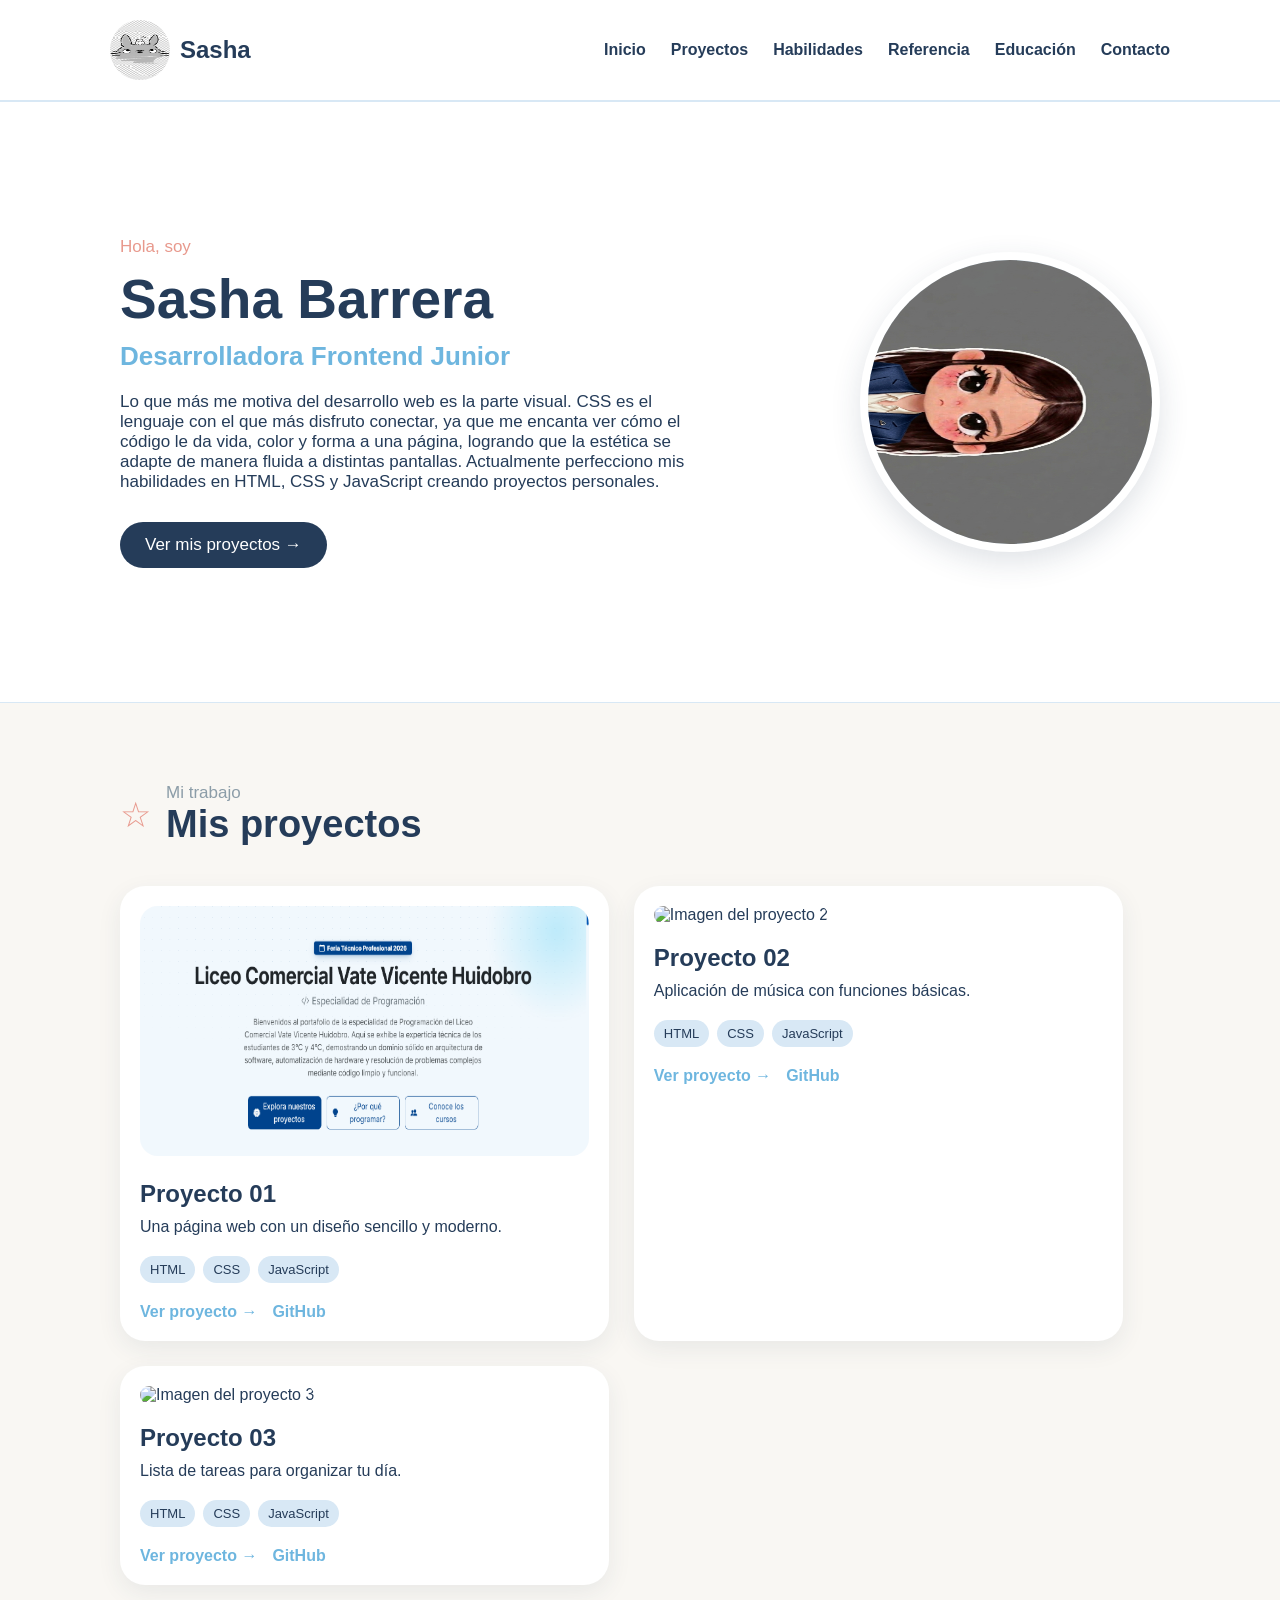
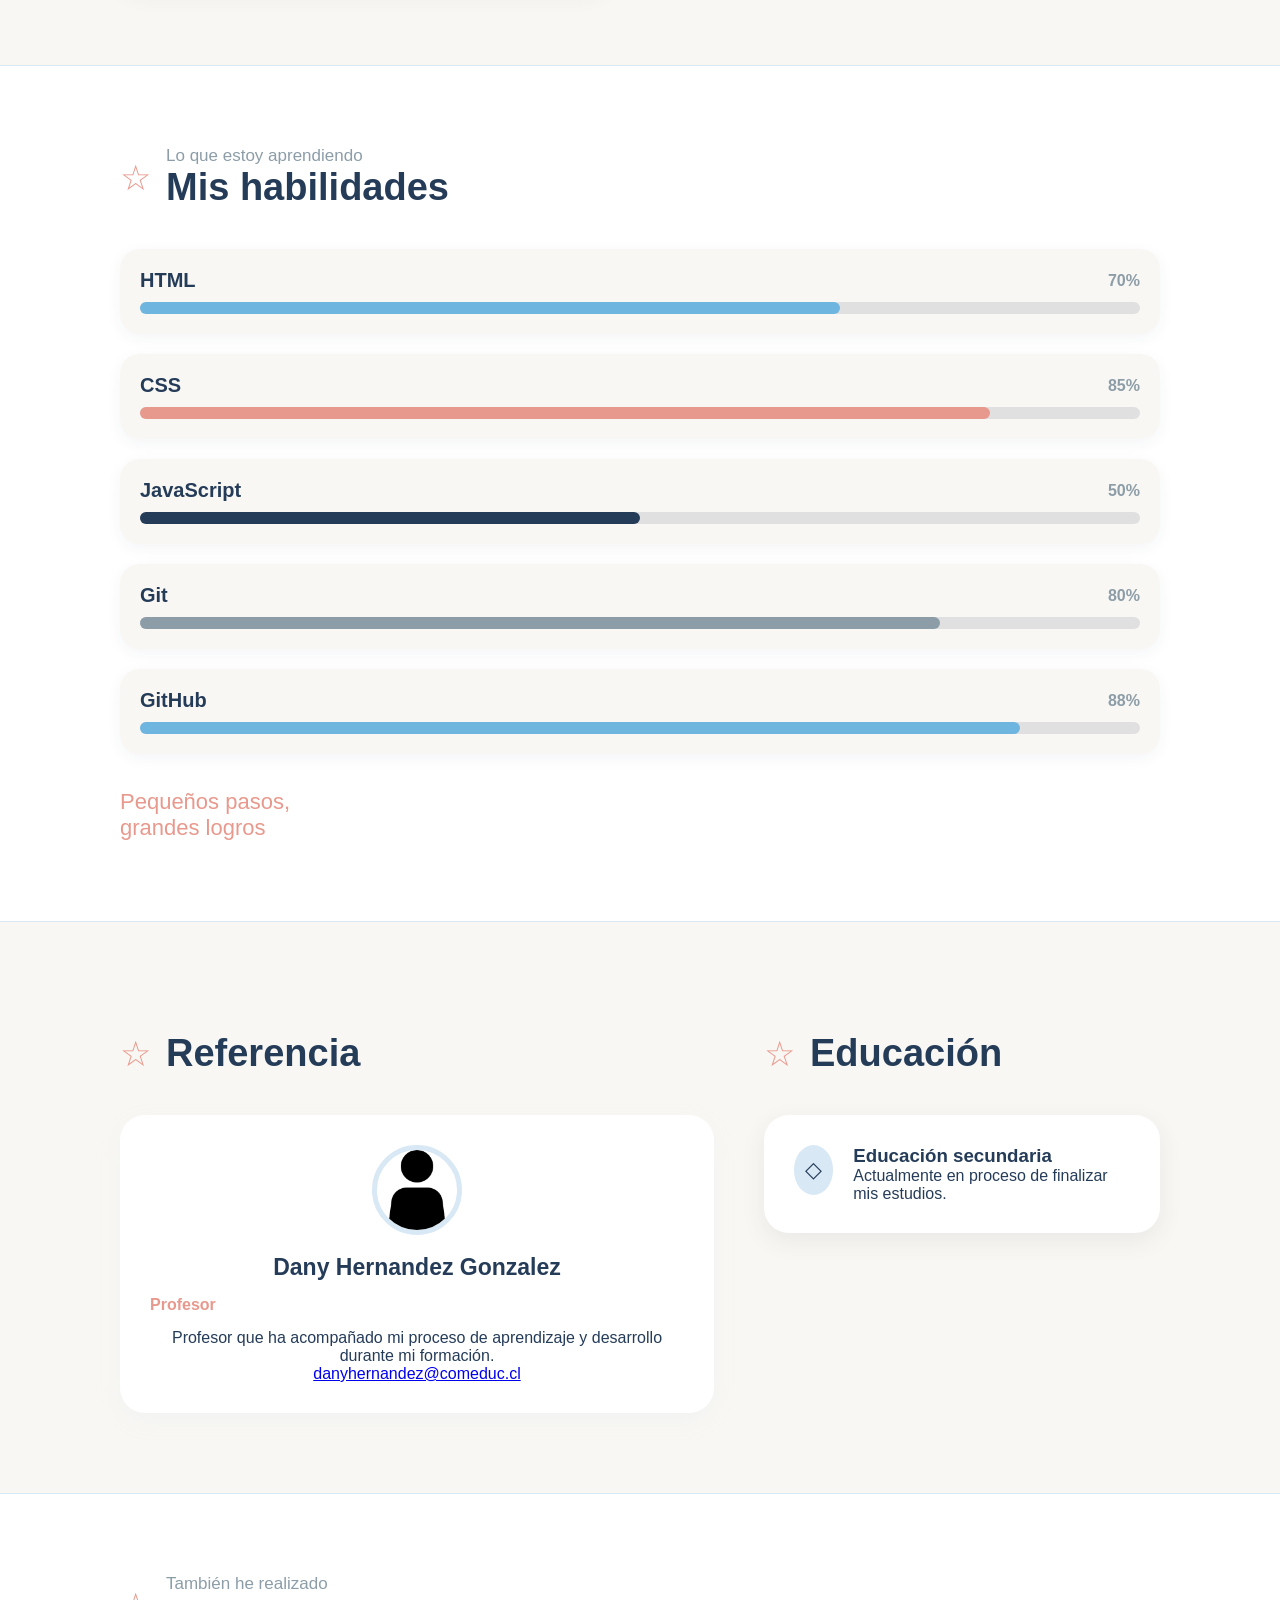
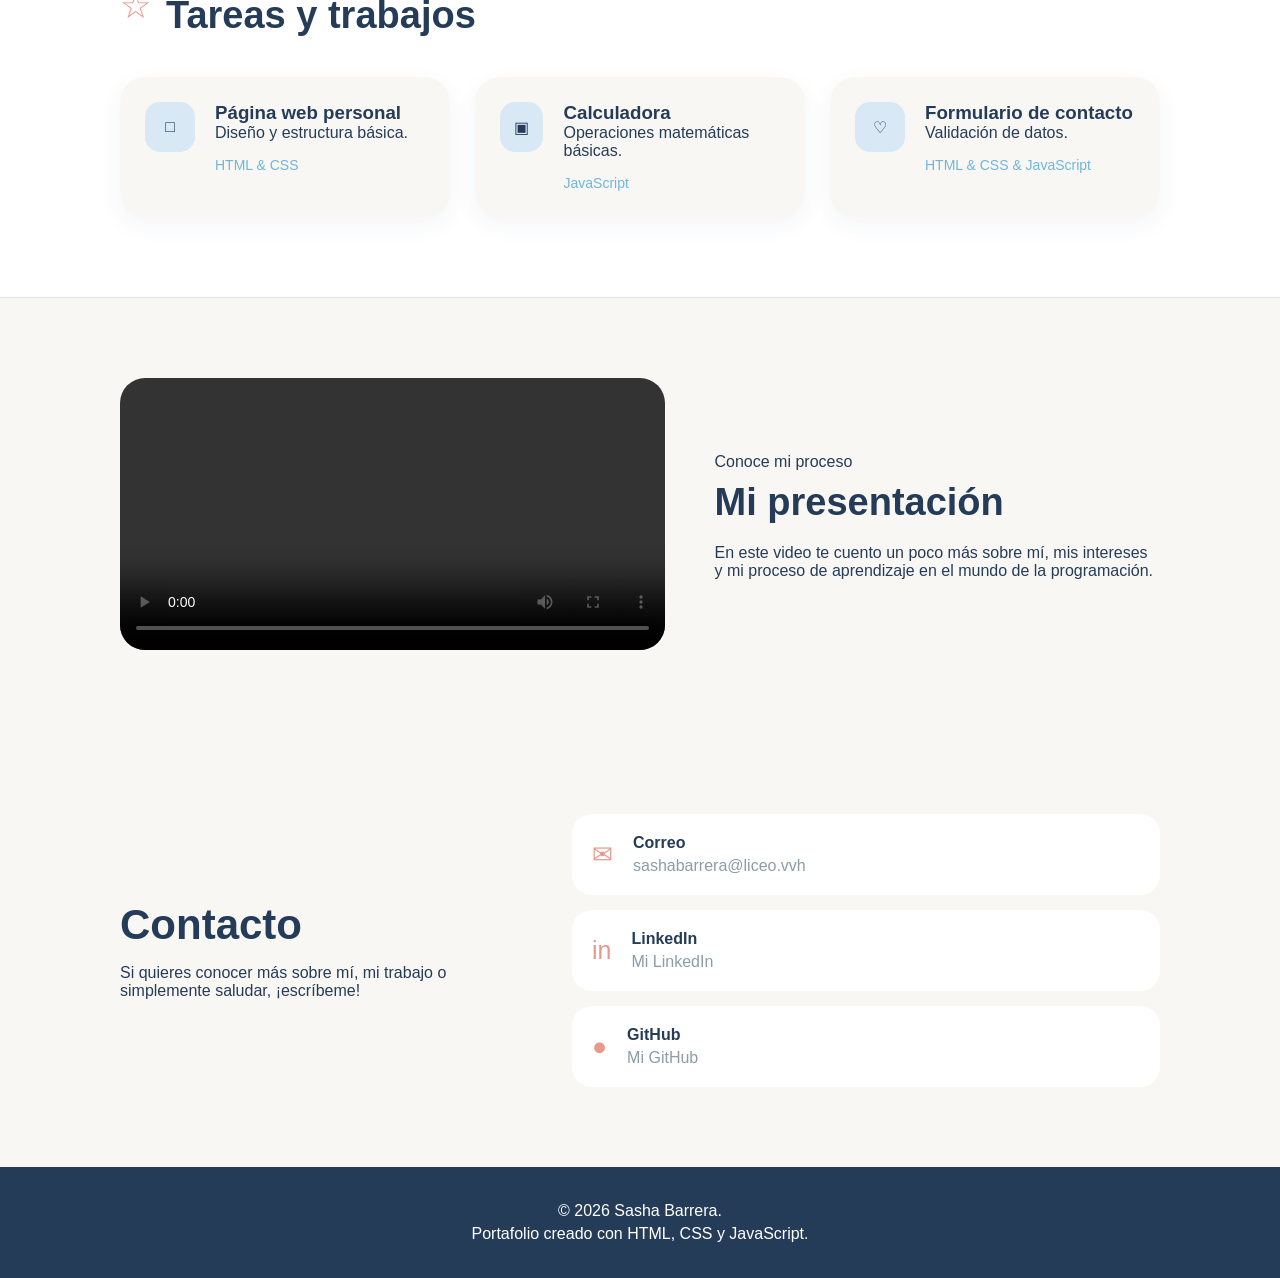
==== commit 16d70e9a: "ok" ====
--- a/Portafolio/index.html
+++ b/Portafolio/index.html
@@ -4,19 +4,24 @@
 <head>
     <meta charset="UTF-8">
     <meta name="viewport" content="width=device-width, initial-scale=1.0">
-    <meta name="author" content="Sasha Barrera"> 
+    <meta name="author" content="Sasha Barrera">
     <title>Sasha Barrera | Portafolio</title>
     <link rel="stylesheet" href="static/css/style.css">
 </head>
 
 <body>
-    <!-- ==================== ENCABEZADO ==================== -->
+
+    <!-- ENCABEZADO -->
+
     <header class="encabezado">
+
         <nav class="navegacion">
+
             <div class="logo">
                 <img src="static/images/totoro.jpg" alt="Logo de Sasha">
-                <a href="#inicio"> Sasha</a>
-            </div>
+                <a href="#inicio">Sasha</a>
+            </div>
+
             <div class="menu" id="menu">
                 <a href="#inicio">Inicio</a>
                 <a href="#proyectos">Proyectos</a>
@@ -25,331 +30,519 @@
                 <a href="#educacion">Educación</a>
                 <a href="#contacto">Contacto</a>
             </div>
-            <div class="acciones-menu">
-                <button id="boton-menu" aria-label="Abrir menú">
-                    ☰
-                </button>
-            </div>
+
         </nav>
+
     </header>
 
+
     <main>
-        <!-- ==================== INICIO / SOBRE MÍ ==================== -->
+
+        <!-- INICIO -->
+
         <section id="inicio" class="seccion-blanca">
+
             <div class="inicio">
-                <div class="decoracion nube-izquierda">☁</div>
-                <div class="decoracion estrella-uno">☆</div>
-                <div class="decoracion estrella-dos">✦</div>
-                <div class="decoracion luna-grande">☾</div>
-                
+
                 <div class="inicio-texto">
+
                     <p class="saludo">Hola, soy</p>
-                    <h1>Sasha Barrera ☆</h1>
+
+                    <h1>Sasha Barrera</h1>
+
                     <h2>Desarrolladora Frontend Junior</h2>
+
                     <p>
-                        Lo que más me motiva del desarrollo web es la parte visual. 
-                        CSS es el lenguaje con el que más disfruto conectar, ya que me 
-                        encanta ver cómo el código le da vida, 
-                        color y forma a una página, logrando que la estética se adapte de 
-                        manera fluida a distintas pantallas. 
-                        Actualmente perfecciono mis habilidades en HTML, 
+                        Lo que más me motiva del desarrollo web es la parte visual.
+                        CSS es el lenguaje con el que más disfruto conectar, ya que me
+                        encanta ver cómo el código le da vida, color y forma a una página,
+                        logrando que la estética se adapte de manera fluida a distintas
+                        pantallas. Actualmente perfecciono mis habilidades en HTML,
                         CSS y JavaScript creando proyectos personales.
                     </p>
+
                     <a href="#proyectos" class="boton">
                         Ver mis proyectos →
                     </a>
-                </div>
-                
+
+                </div>
+
+
+                <!-- FOTO PRINCIPAL -->
+
                 <div class="inicio-foto">
+
                     <div class="circulo-foto">
-                        <img src="static/images/Fotodeperfil.jpg" alt="Foto de Sasha Barrera">
-                    </div>
-                </div>
-                
-                <div class="frase-inicio">
-                    <span>♡</span>
-                </div>
-            </div>
-        </section>
-
-        <!-- ==================== PROYECTOS ==================== -->
+
+                        <img
+                            id="foto-principal"
+                            src="static/images/Fotodeperfil.jpg"
+                            alt="Foto de Sasha Barrera"
+                            onclick="cambiarFoto()">
+
+                    </div>
+
+                </div>
+
+            </div>
+
+        </section>
+
+
+        <!-- PROYECTOS -->
+
         <section id="proyectos" class="seccion proyectos">
-            <div class="titulo-con-enlace">
-                <div class="titulo-seccion">
-                    <span>☆</span>
-                    <div>
-                        <p>Mi trabajo</p>
-                        <h2>Mis proyectos</h2>
-                    </div>
-                </div>
-                <a href="#proyectos">Ver todos →</a>
-            </div>
-            
+
+            <div class="titulo-seccion">
+
+                <span>☆</span>
+
+                <div>
+                    <p>Mi trabajo</p>
+                    <h2>Mis proyectos</h2>
+                </div>
+
+            </div>
+
+
             <div class="tarjetas-proyectos">
+
                 <!-- PROYECTO 1 -->
-                <article class="tarjeta-proyecto">
+
+                <div class="tarjeta-proyecto">
+
                     <img src="static/images/proyecto.png" alt="Imagen del proyecto 1">
+
                     <h3>Proyecto 01</h3>
-                    <p>Una página web con un diseño sencillo y moderno.</p>
+
+                    <p>
+                        Una página web con un diseño sencillo y moderno.
+                    </p>
+
                     <div class="tecnologias">
                         <span>HTML</span>
                         <span>CSS</span>
                         <span>JavaScript</span>
                     </div>
+
                     <div class="enlaces-proyecto">
                         <a href="#">Ver proyecto →</a>
                         <a href="#">GitHub</a>
                     </div>
-                </article>
+
+                </div>
+
 
                 <!-- PROYECTO 2 -->
-                <article class="tarjeta-proyecto">
+
+                <div class="tarjeta-proyecto">
+
                     <img src="img/proyecto2.jpg" alt="Imagen del proyecto 2">
+
                     <h3>Proyecto 02</h3>
-                    <p>Aplicación de música con funciones básicas.</p>
+
+                    <p>
+                        Aplicación de música con funciones básicas.
+                    </p>
+
                     <div class="tecnologias">
                         <span>HTML</span>
                         <span>CSS</span>
                         <span>JavaScript</span>
                     </div>
+
                     <div class="enlaces-proyecto">
                         <a href="#">Ver proyecto →</a>
                         <a href="#">GitHub</a>
                     </div>
-                </article>
+
+                </div>
+
 
                 <!-- PROYECTO 3 -->
-                <article class="tarjeta-proyecto">
+
+                <div class="tarjeta-proyecto">
+
                     <img src="img/proyecto3.jpg" alt="Imagen del proyecto 3">
+
                     <h3>Proyecto 03</h3>
-                    <p>Lista de tareas para organizar tu día.</p>
+
+                    <p>
+                        Lista de tareas para organizar tu día.
+                    </p>
+
                     <div class="tecnologias">
                         <span>HTML</span>
                         <span>CSS</span>
                         <span>JavaScript</span>
                     </div>
+
                     <div class="enlaces-proyecto">
                         <a href="#">Ver proyecto →</a>
                         <a href="#">GitHub</a>
                     </div>
-                </article>
-            </div>
-        </section>
-
-        <!-- ==================== HABILIDADES ==================== -->
+
+                </div>
+
+            </div>
+
+        </section>
+
+
+        <!-- HABILIDADES -->
+
         <section id="habilidades" class="seccion-blanca">
+
             <div class="seccion habilidades">
+
                 <div class="titulo-seccion">
+
                     <span>☆</span>
+
                     <div>
                         <p>Lo que estoy aprendiendo</p>
                         <h2>Mis habilidades</h2>
                     </div>
-                </div>
-                
-                <!-- HTML -->
+
+                </div>
+
+
                 <div class="habilidad">
+
                     <div class="habilidad-arriba">
                         <h3>HTML</h3>
                         <span>70%</span>
                     </div>
+
                     <div class="barra">
                         <div class="progreso-html"></div>
                     </div>
-                </div>
-
-                <!-- CSS -->
+
+                </div>
+
+
                 <div class="habilidad">
+
                     <div class="habilidad-arriba">
                         <h3>CSS</h3>
                         <span>85%</span>
                     </div>
+
                     <div class="barra">
                         <div class="progreso-css"></div>
                     </div>
-                </div>
-
-                <!-- JAVASCRIPT -->
+
+                </div>
+
+
                 <div class="habilidad">
+
                     <div class="habilidad-arriba">
                         <h3>JavaScript</h3>
                         <span>50%</span>
                     </div>
+
                     <div class="barra">
                         <div class="progreso-js"></div>
                     </div>
-                </div>
-
-                <!-- GIT -->
+
+                </div>
+
+
                 <div class="habilidad">
+
                     <div class="habilidad-arriba">
                         <h3>Git</h3>
                         <span>80%</span>
                     </div>
+
                     <div class="barra">
                         <div class="progreso-git"></div>
                     </div>
-                </div>
-
-                <!-- GITHUB -->
+
+                </div>
+
+
                 <div class="habilidad">
+
                     <div class="habilidad-arriba">
                         <h3>GitHub</h3>
                         <span>88%</span>
                     </div>
+
                     <div class="barra">
                         <div class="progreso-github"></div>
                     </div>
-                </div>
+
+                </div>
+
 
                 <p class="frase-seccion">
                     Pequeños pasos,<br>
-                    grandes logros ♡
+                    grandes logros 
                 </p>
-            </div>
-        </section>
-
-        <!-- ==================== REFERENCIA Y EDUCACIÓN ==================== -->
-        <section id="referencia" class="seccion columna">
+
+            </div>
+
+        </section>
+
+
+        <!-- REFERENCIA Y EDUCACIÓN -->
+
+        <section class="seccion columna">
+
             <!-- REFERENCIA -->
-            <div class="referencia">
+
+            <div id="referencia" class="referencia">
+
                 <div class="titulo-seccion">
+
                     <span>☆</span>
+
                     <div>
                         <h2>Referencia</h2>
                     </div>
-                </div>
-                <div class="tarjeta-info">
-                    <div class="icono-info">□</div>
-                    <div>
-                        <h3>En proceso...</h3>
+
+                </div>
+                <div class="perfil-profesor">
+                    <img src="static/images/persona.png" alt="Foto del profesor">
+                    <div class="datos-profesor">
+                        <h3>Dany Hernandez Gonzalez</h3>
+                        <p class="cargo-profesor">
+                            Profesor
+                        </p>
                         <p>
-                            Actualmente estoy aprendiendo y realizando proyectos
-                            personales para seguir creciendo en el mundo tech.
+                            Profesor que ha acompañado mi proceso de
+                            aprendizaje y desarrollo durante mi formación.
                         </p>
-                    </div>
-                </div>
-            </div>
+                        <a href="mailto:danyhernandez@comeduc.cl" class="correo-profesor">
+                            danyhernandez@comeduc.cl</a>
+                    </div>
+                </div>
+            </div>
+
 
             <!-- EDUCACIÓN -->
+
             <div id="educacion" class="educacion">
+
                 <div class="titulo-seccion">
+
                     <span>☆</span>
+
                     <div>
                         <h2>Educación</h2>
                     </div>
-                </div>
-                <div class="tarjeta-info">
-                    <div class="icono-info">◇</div>
-                    <div>
+
+                </div>
+
+
+                <div class="tarjeta-educacion">
+
+                    <div class="icono-educacion">
+                        ◇
+                    </div>
+
+                    <div>
+
                         <h3>Educación secundaria</h3>
+
                         <p>
                             Actualmente en proceso de finalizar mis estudios.
                         </p>
-                    </div>
-                </div>
-            </div>
-        </section>
-
-        <!-- ==================== TAREAS Y TRABAJOS ==================== -->
+
+                    </div>
+
+                </div>
+
+            </div>
+
+        </section>
+
+
+        <!-- TAREAS Y TRABAJOS -->
+
         <section class="seccion-blanca">
+
             <div class="seccion trabajos">
+
                 <div class="titulo-seccion">
+
                     <span>☆</span>
+
                     <div>
                         <p>También he realizado</p>
                         <h2>Tareas y trabajos</h2>
                     </div>
-                </div>
+
+                </div>
+
+
                 <div class="tarjetas-trabajos">
+
                     <div class="tarjeta-trabajo">
+
                         <div class="icono-trabajo">□</div>
+
                         <div>
+
                             <h3>Página web personal</h3>
+
                             <p>Diseño y estructura básica.</p>
+
                             <span>HTML & CSS</span>
+
                         </div>
-                    </div>
+
+                    </div>
+
+
                     <div class="tarjeta-trabajo">
+
                         <div class="icono-trabajo">▣</div>
+
                         <div>
+
                             <h3>Calculadora</h3>
+
                             <p>Operaciones matemáticas básicas.</p>
+
                             <span>JavaScript</span>
+
                         </div>
-                    </div>
+
+                    </div>
+
+
                     <div class="tarjeta-trabajo">
+
                         <div class="icono-trabajo">♡</div>
+
                         <div>
+
                             <h3>Formulario de contacto</h3>
+
                             <p>Validación de datos.</p>
+
                             <span>HTML & CSS & JavaScript</span>
+
                         </div>
-                    </div>
-                </div>
-            </div>
-        </section>
-
-        <!-- ==================== VIDEO ==================== -->
+
+                    </div>
+
+                </div>
+
+            </div>
+
+        </section>
+
+
+        <!-- VIDEO -->
+
         <section class="seccion video-seccion">
+
             <div class="video">
+
                 <video controls>
+
                     <source src="video/presentacion.mp4" type="video/mp4">
+
                     Tu navegador no puede reproducir este video.
+
                 </video>
-            </div>
+
+            </div>
+
+
             <div class="video-texto">
+
                 <p>Conoce mi proceso</p>
+
                 <h2>Mi presentación</h2>
+
                 <p>
-                    En este video te cuento un poco más sobre mí, mis intereses
-                    y mi proceso de aprendizaje en el mundo de la programación.
+                    En este video te cuento un poco más sobre mí,
+                    mis intereses y mi proceso de aprendizaje
+                    en el mundo de la programación.
                 </p>
-            </div>
-        </section>
-
-        <!-- ==================== CONTACTO ==================== -->
+
+            </div>
+
+        </section>
+
+
+        <!-- CONTACTO -->
+
         <section id="contacto" class="seccion contacto">
+
             <div class="contacto-texto">
+
                 <h2>Contacto</h2>
+
                 <p>
                     Si quieres conocer más sobre mí, mi trabajo o simplemente
                     saludar, ¡escríbeme!
                 </p>
-            </div>
+
+            </div>
+
+
             <div class="contactos">
+
                 <a href="mailto:sashabarrera@liceo.vvh" class="contacto-card">
+
                     <span>✉</span>
+
                     <div>
                         <strong>Correo</strong>
                         <p>sashabarrera@liceo.vvh</p>
                     </div>
+
                 </a>
+
+
                 <a href="#" class="contacto-card">
+
                     <span>in</span>
+
                     <div>
                         <strong>LinkedIn</strong>
                         <p>Mi LinkedIn</p>
                     </div>
+
                 </a>
+
+
                 <a href="#" class="contacto-card">
+
                     <span>●</span>
+
                     <div>
                         <strong>GitHub</strong>
                         <p>Mi GitHub</p>
                     </div>
+
                 </a>
-            </div>
-        </section>
+
+            </div>
+
+        </section>
+
     </main>
 
-    <!-- ==================== PIE DE PÁGINA ==================== -->
+
+    <!-- PIE DE PÁGINA -->
+
     <footer>
         <p>© 2026 Sasha Barrera.</p>
-        <p>Portafolio creado con HTML, CSS y JavaScript.</p>
+        <p>
+            Portafolio creado con HTML, CSS y JavaScript.
+        </p>
+
     </footer>
 
     <script src="static/js/script.js"></script>
+
 </body>
 
-</html>+</html> 
--- a/Portafolio/static/css/style.css
+++ b/Portafolio/static/css/style.css
@@ -10,8 +10,9 @@
     font-family: "Comic Sans MS", cursive, sans-serif;
 }
 
-/* =========================
-   CONTRASTE DE SECCIONES
+
+/* =========================
+CONTRASTE DE SECCIONES
 ========================= */
 
 .seccion-blanca {
@@ -20,8 +21,9 @@
     border-bottom: 1px solid #d8e8f5;
 }
 
-/* =========================
-   ENCABEZADO Y NAVEGACIÓN
+
+/* =========================
+ENCABEZADO
 ========================= */
 
 .encabezado {
@@ -37,6 +39,7 @@
     display: flex;
     align-items: center;
     justify-content: space-between;
+    flex-wrap: wrap;
 }
 
 .navegacion .logo {
@@ -48,6 +51,7 @@
 .logo img {
     width: 60px;
     height: 60px;
+    border-radius: 50%;
 }
 
 .logo a {
@@ -72,19 +76,9 @@
     color: #e8998d;
 }
 
-.acciones-menu button {
-    border: none;
-    background-color: #d8e8f5;
-    color: #253c59;
-    width: 40px;
-    height: 40px;
-    border-radius: 50%;
-    font-size: 20px;
-    cursor: pointer;
-}
-
-/* =========================
-   INICIO / SOBRE MÍ
+
+/* =========================
+INICIO
 ========================= */
 
 .inicio {
@@ -118,11 +112,14 @@
     margin-bottom: 20px;
 }
 
-.inicio-texto > p:not(.saludo) {
+.inicio-texto p {
     max-width: 600px;
     font-size: 17px;
     margin-bottom: 30px;
-    line-height: 24px;
+}
+
+.inicio-texto .saludo {
+    margin-bottom: 0;
 }
 
 .boton {
@@ -143,73 +140,39 @@
     background-color: #253c59;
 }
 
-/* FOTO */
+
+/* =========================
+FOTO PRINCIPAL
+========================= */
 
 .inicio-foto {
-    width: 40%;
-    display: flex;
-    justify-content: center;
+    width: 45%;
+    display: flex;
+    justify-content: flex-end;
 }
 
 .circulo-foto {
-    width: 280px;
-    height: 280px;
+    width: 300px;
+    height: 300px;
     border-radius: 50%;
     background-color: #d8e8f5;
     border: 8px solid white;
     box-shadow: 0 10px 30px rgba(37, 60, 89, 0.15);
+    display: flex;
+    align-items: center;
+    justify-content: center;
 }
 
 .circulo-foto img {
     width: 100%;
-    height: auto;
+    height: 100%;
     border-radius: 50%;
-}
-
-/* DECORACIONES */
-
-.decoracion {
-    position: absolute;
-}
-
-.nube-izquierda {
-    left: 20px;
-    top: 60px;
-    color: #8c9da8;
-    font-size: 70px;
-}
-
-.estrella-uno {
-    right: 200px;
-    top: 60px;
-    color: #e8998d;
-    font-size: 35px;
-}
-
-.estrella-dos {
-    right: 10px;
-    bottom: 60px;
-    color: #6eb6df;
-    font-size: 30px;
-}
-
-.luna-grande {
-    right: 50px;
-    top: 40px;
-    color: #8c9da8;
-    font-size: 80px;
-}
-
-.frase-inicio {
-    position: absolute;
-    bottom: 40px;
-    left: 30px;
-    color: #e8998d;
-    font-size: 22px;
-}
-
-/* =========================
-   SECCIONES GENERALES
+    cursor: pointer;
+}
+
+
+/* =========================
+SECCIONES GENERALES
 ========================= */
 
 .seccion {
@@ -239,38 +202,33 @@
     font-size: 38px;
 }
 
-/* =========================
-   PROYECTOS
-========================= */
-
-.titulo-con-enlace {
-    display: flex;
-    align-items: flex-end;
-    justify-content: space-between;
-}
-
-.titulo-con-enlace a {
-    color: #e8998d;
-    text-decoration: none;
-    font-weight: bold;
-}
+
+/* =========================
+PROYECTOS
+========================= */
 
 .tarjetas-proyectos {
     display: flex;
     gap: 25px;
+    flex-wrap: wrap;
 }
 
 .tarjeta-proyecto {
     background-color: white;
     padding: 20px;
     border-radius: 25px;
-    flex: 1;
+    width: 47%;
     box-shadow: 0 8px 25px rgba(37, 60, 89, 0.08);
+    transition: 0.3s;
+}
+
+.tarjeta-proyecto:hover {
+    transform: translateY(-8px);
 }
 
 .tarjeta-proyecto img {
     width: 100%;
-    height: auto;
+    height: 250px;
     border-radius: 18px;
 }
 
@@ -312,8 +270,9 @@
     color: #e8998d;
 }
 
-/* =========================
-   HABILIDADES
+
+/* =========================
+HABILIDADES
 ========================= */
 
 .habilidad {
@@ -388,29 +347,74 @@
     font-size: 22px;
 }
 
-/* =========================
-   REFERENCIA Y EDUCACIÓN
+
+/* =========================
+REFERENCIA Y EDUCACIÓN
 ========================= */
 
 .columna {
     display: flex;
-    gap: 40px;
-}
-
-.referencia, .educacion {
-    flex: 1;
-}
-
-.tarjeta-info {
+    gap: 50px;
+    margin-top: 30px;
+}
+
+.referencia {
+    width: 60%;
+}
+
+.educacion {
+    width: 40%;
+}
+
+
+/* PERFIL DEL PROFESOR */
+
+.perfil-profesor {
     background-color: white;
     padding: 30px;
     border-radius: 25px;
+    box-shadow: 0 8px 25px rgba(157, 201, 255, 0.08);
+    text-align: center;
+}
+
+.perfil-profesor img {
+    width: 90px;
+    height: 90px;
+    border-radius: 50%;
+    border: 5px solid #d8e8f5;
+    margin-bottom: 15px;
+}
+
+.datos-profesor h3 {
+    font-size: 23px;
+    margin-bottom: 5px;
+}
+
+.cargo-profesor {
+    color: #e8998d;
+    font-weight: bold;
+    margin-bottom: 15px;
+}
+
+.cargo-profesor{
+    display: flex;
+    align-items: center;
+    margin-top: 15px;
+    text-decoration: none;
+}
+
+/* EDUCACIÓN */
+
+.tarjeta-educacion {
+    background-color: #ffffff;
+    padding: 30px;
+    border-radius: 25px;
+    box-shadow: 0 8px 25px rgba(37, 60, 89, 0.08);
     display: flex;
     gap: 20px;
-    box-shadow: 0 8px 25px rgba(37, 60, 89, 0.08);
-}
-
-.icono-info {
+}
+
+.icono-educacion {
     width: 50px;
     height: 50px;
     background-color: #d8e8f5;
@@ -421,13 +425,15 @@
     font-size: 22px;
 }
 
-/* =========================
-   TAREAS Y TRABAJOS
+
+/* =========================
+TAREAS Y TRABAJOS
 ========================= */
 
 .tarjetas-trabajos {
     display: flex;
     gap: 25px;
+    margin-top: 30px;
 }
 
 .tarjeta-trabajo {
@@ -457,8 +463,9 @@
     font-size: 14px;
 }
 
-/* =========================
-   VIDEO
+
+/* =========================
+VIDEO
 ========================= */
 
 .video-seccion {
@@ -485,8 +492,9 @@
     margin: 10px 0 20px;
 }
 
-/* =========================
-   CONTACTO
+
+/* =========================
+CONTACTO
 ========================= */
 
 .contacto {
@@ -519,36 +527,34 @@
     align-items: center;
     gap: 20px;
     text-decoration: none;
+}
+
+.contacto-card span {
+    color: #e8998d;
+    font-size: 25px;
+}
+
+.contacto-card strong {
     color: #253c59;
-    box-shadow: 0 8px 25px rgba(37, 60, 89, 0.08);
-}
-
-.contacto-card:hover {
-    background-color: #d8e8f5;
-}
-
-.contacto-card > span {
-    width: 45px;
-    height: 45px;
-    border-radius: 50%;
-    background-color: #d8e8f5;
-    display: flex;
-    align-items: center;
-    justify-content: center;
-    font-weight: bold;
-}
-
-/* =========================
-   FOOTER
+}
+
+.contacto-card p {
+    color: #8c9da8;
+    margin-top: 5px;
+}
+
+
+/* =========================
+PIE DE PÁGINA
 ========================= */
 
 footer {
     background-color: #253c59;
     color: white;
     text-align: center;
-    padding: 40px 20px;
+    padding: 30px;
 }
 
 footer p {
-    margin: 6px 0;
-}+    margin: 5px;
+} 
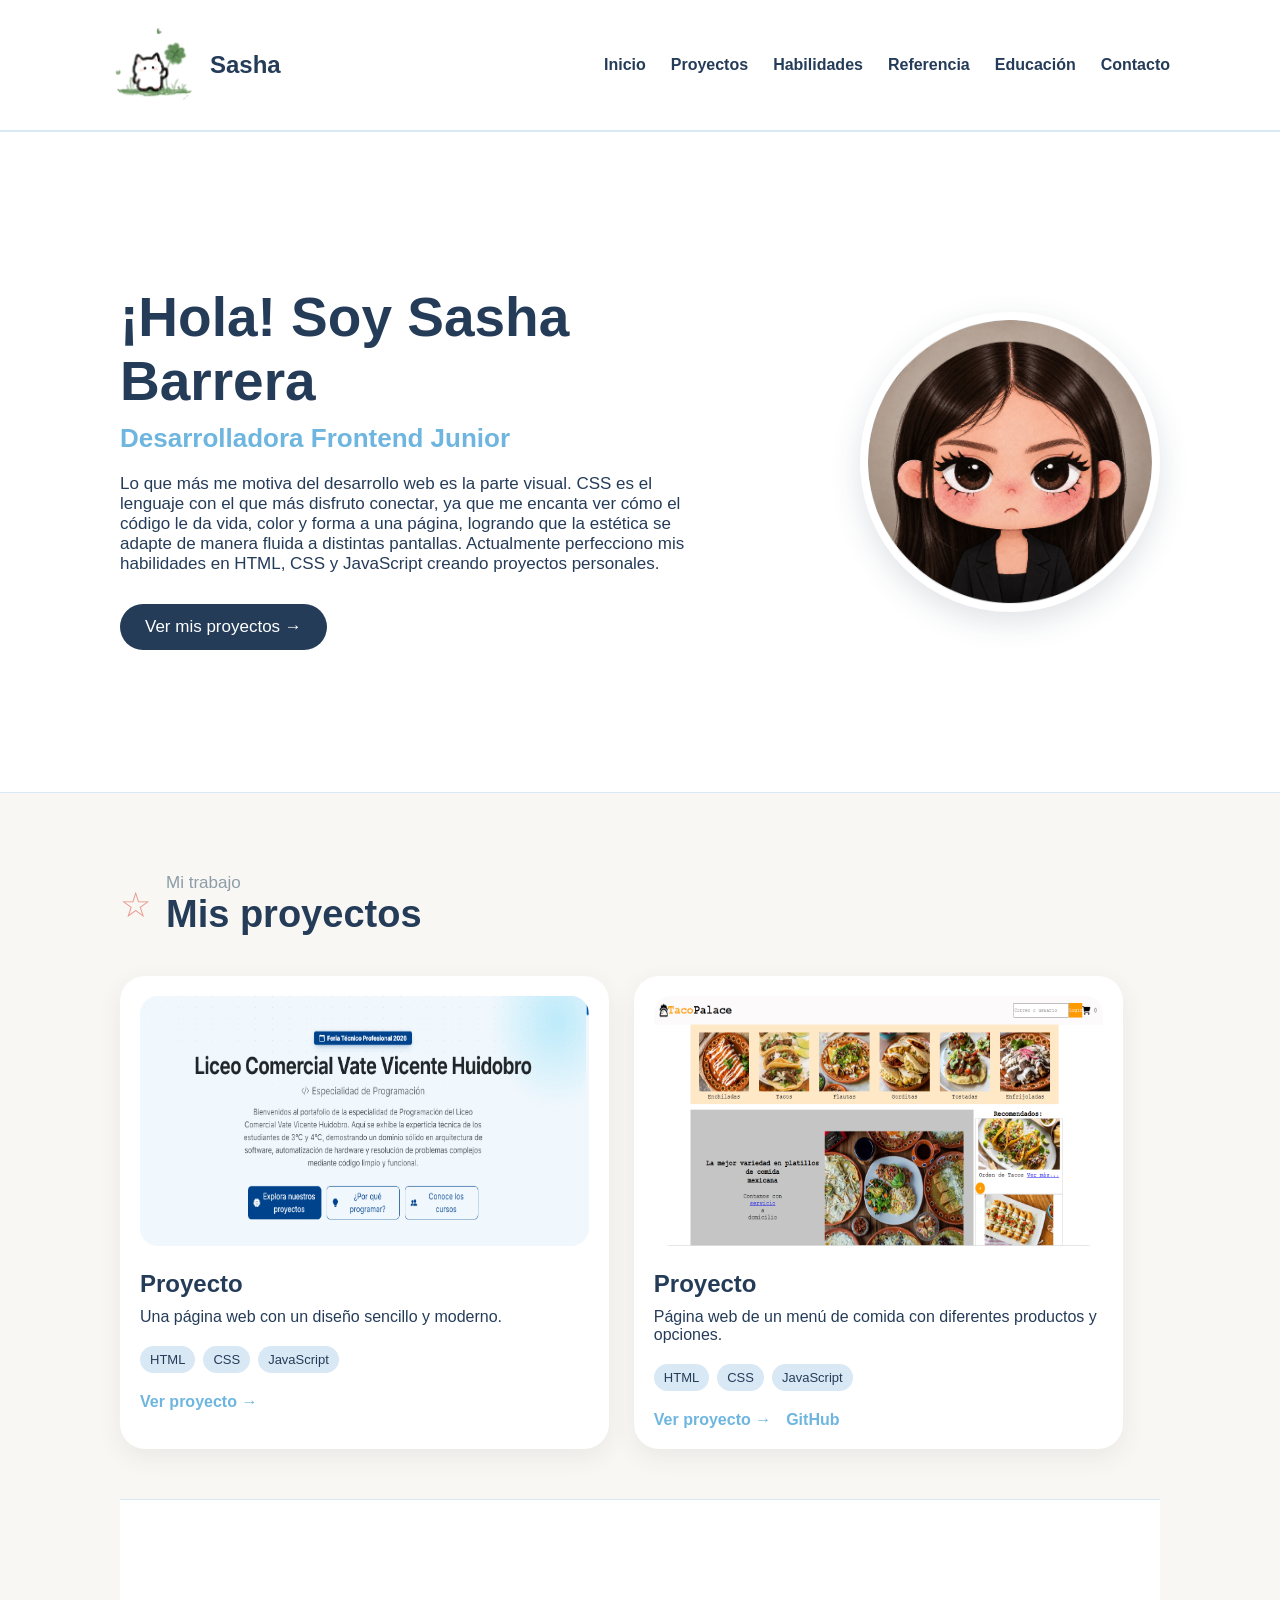
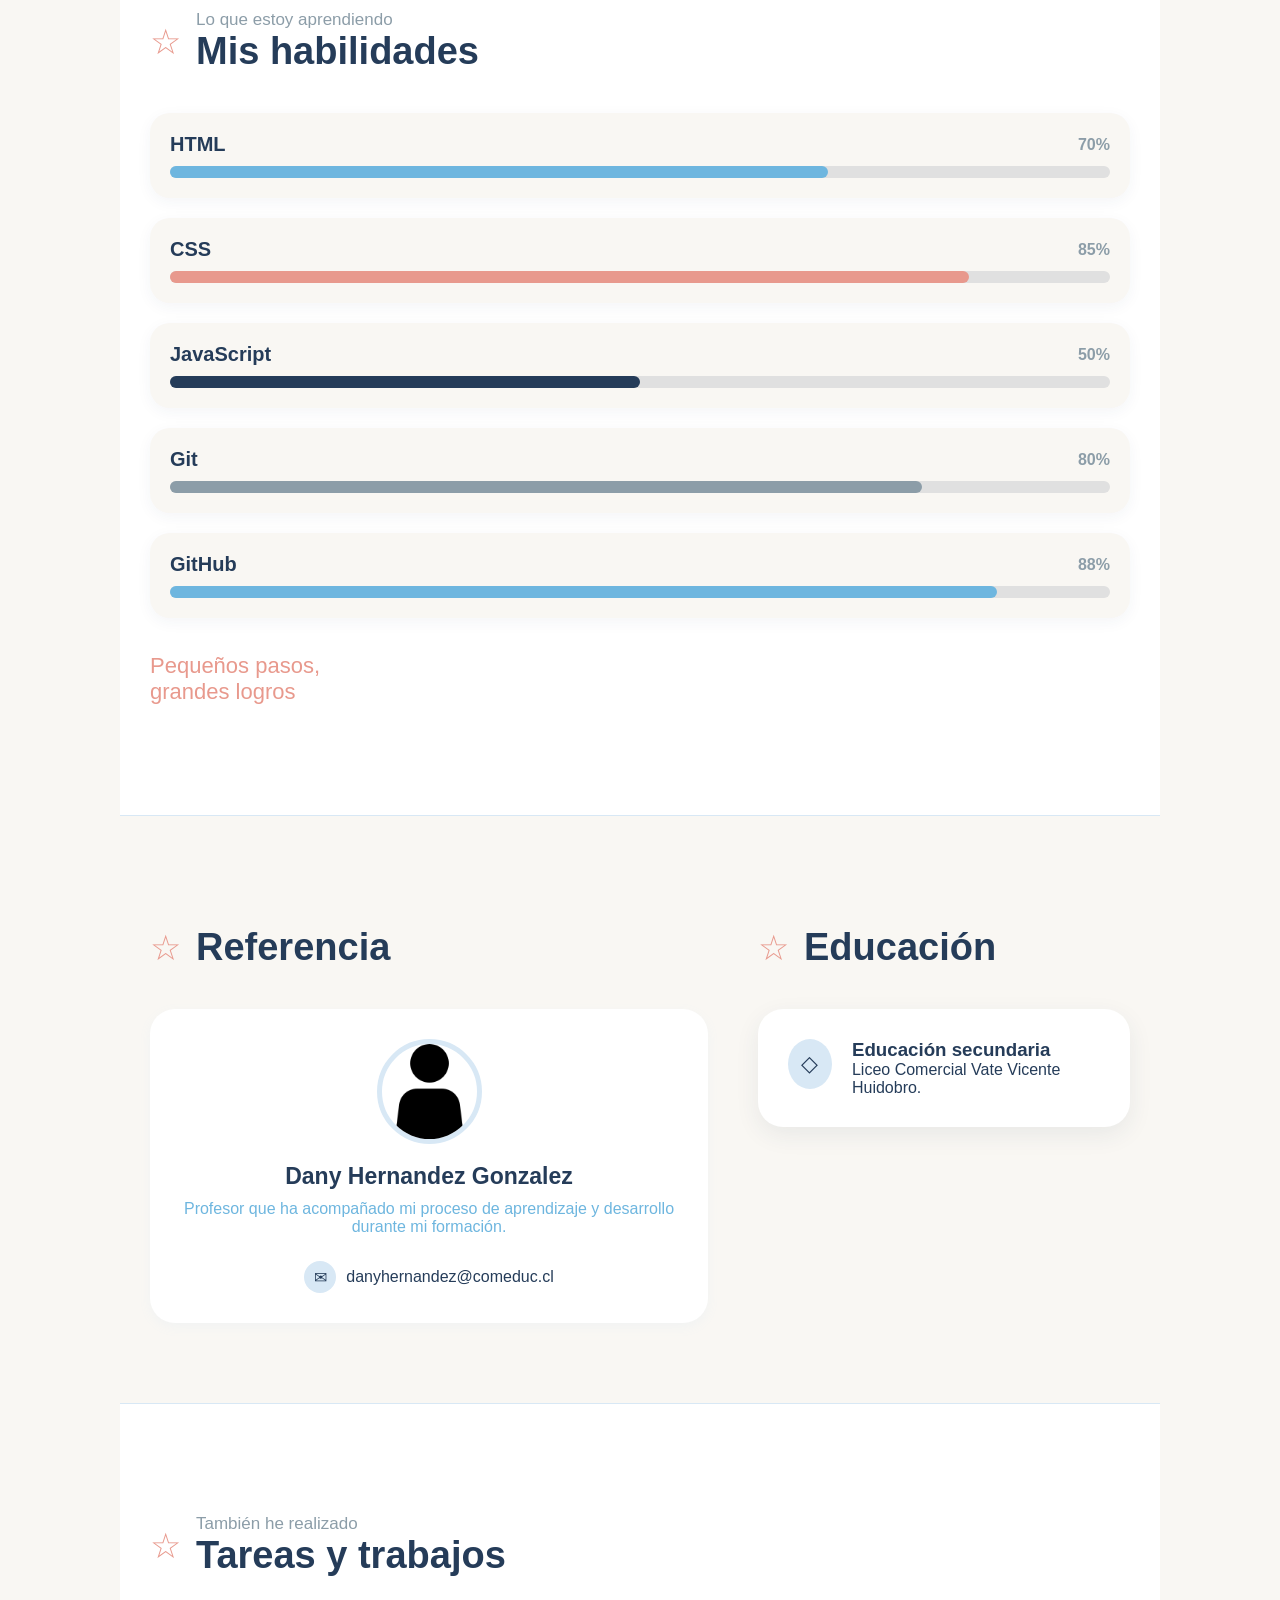
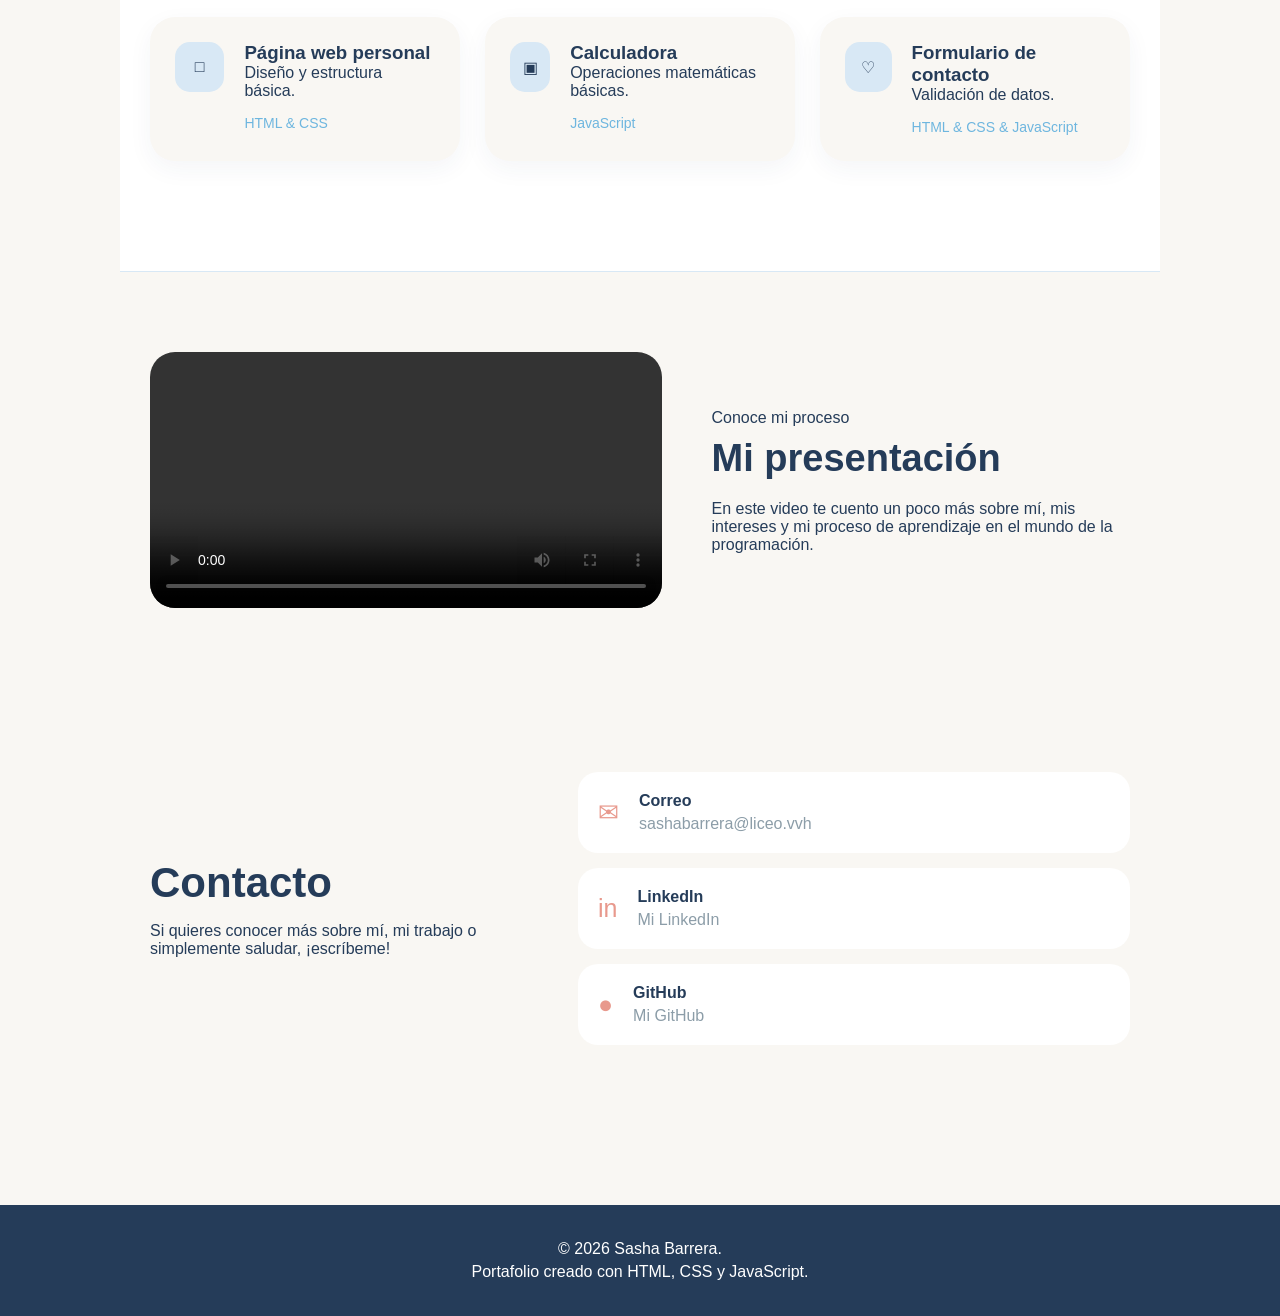
==== commit bdb9ccde: "LISTOOO" ====
--- a/Portafolio/index.html
+++ b/Portafolio/index.html
@@ -5,7 +5,7 @@
     <meta charset="UTF-8">
     <meta name="viewport" content="width=device-width, initial-scale=1.0">
     <meta name="author" content="Sasha Barrera">
-    <title>Sasha Barrera | Portafolio</title>
+    <title>Sasha Barrera</title>
     <link rel="stylesheet" href="static/css/style.css">
 </head>
 
@@ -14,14 +14,11 @@
     <!-- ENCABEZADO -->
 
     <header class="encabezado">
-
         <nav class="navegacion">
-
             <div class="logo">
-                <img src="static/images/totoro.jpg" alt="Logo de Sasha">
+                <img src="static/images/image.png" alt="Logo de Sasha">
                 <a href="#inicio">Sasha</a>
             </div>
-
             <div class="menu" id="menu">
                 <a href="#inicio">Inicio</a>
                 <a href="#proyectos">Proyectos</a>
@@ -30,28 +27,17 @@
                 <a href="#educacion">Educación</a>
                 <a href="#contacto">Contacto</a>
             </div>
-
         </nav>
-
     </header>
 
 
     <main>
-
         <!-- INICIO -->
-
         <section id="inicio" class="seccion-blanca">
-
             <div class="inicio">
-
                 <div class="inicio-texto">
-
-                    <p class="saludo">Hola, soy</p>
-
-                    <h1>Sasha Barrera</h1>
-
+                    <h1>¡Hola! Soy Sasha Barrera</h1>
                     <h2>Desarrolladora Frontend Junior</h2>
-
                     <p>
                         Lo que más me motiva del desarrollo web es la parte visual.
                         CSS es el lenguaje con el que más disfruto conectar, ya que me
@@ -60,489 +46,293 @@
                         pantallas. Actualmente perfecciono mis habilidades en HTML,
                         CSS y JavaScript creando proyectos personales.
                     </p>
-
                     <a href="#proyectos" class="boton">
                         Ver mis proyectos →
                     </a>
-
                 </div>
 
 
                 <!-- FOTO PRINCIPAL -->
 
                 <div class="inicio-foto">
-
                     <div class="circulo-foto">
-
-                        <img
-                            id="foto-principal"
-                            src="static/images/Fotodeperfil.jpg"
-                            alt="Foto de Sasha Barrera"
+                        <img id="foto-principal" src="static/images/perfil.png" alt="Foto de Sasha Barrera"
                             onclick="cambiarFoto()">
-
-                    </div>
-
-                </div>
-
+                    </div>
+                </div>
             </div>
-
         </section>
 
 
         <!-- PROYECTOS -->
 
         <section id="proyectos" class="seccion proyectos">
-
             <div class="titulo-seccion">
-
                 <span>☆</span>
-
                 <div>
                     <p>Mi trabajo</p>
                     <h2>Mis proyectos</h2>
                 </div>
-
             </div>
-
-
             <div class="tarjetas-proyectos">
-
                 <!-- PROYECTO 1 -->
-
                 <div class="tarjeta-proyecto">
-
                     <img src="static/images/proyecto.png" alt="Imagen del proyecto 1">
-
-                    <h3>Proyecto 01</h3>
-
+                    <h3>Proyecto</h3>
                     <p>
                         Una página web con un diseño sencillo y moderno.
                     </p>
-
                     <div class="tecnologias">
                         <span>HTML</span>
                         <span>CSS</span>
                         <span>JavaScript</span>
                     </div>
-
                     <div class="enlaces-proyecto">
-                        <a href="#">Ver proyecto →</a>
-                        <a href="#">GitHub</a>
-                    </div>
-
+                        <a href="http://https://feria-tp-2026.onrender.com/" 
+                        target="_blank">Ver proyecto →</a>
+                    </div>
                 </div>
 
 
                 <!-- PROYECTO 2 -->
-
                 <div class="tarjeta-proyecto">
-
-                    <img src="img/proyecto2.jpg" alt="Imagen del proyecto 2">
-
-                    <h3>Proyecto 02</h3>
-
+                    <img src="static/images/TACO PALACE.png" alt="Imagen del proyecto 2">
+                    <h3>Proyecto </h3>
                     <p>
-                        Aplicación de música con funciones básicas.
+                        Página web de un menú de comida con diferentes productos y opciones.
                     </p>
-
                     <div class="tecnologias">
                         <span>HTML</span>
                         <span>CSS</span>
                         <span>JavaScript</span>
                     </div>
-
                     <div class="enlaces-proyecto">
-                        <a href="#">Ver proyecto →</a>
-                        <a href="#">GitHub</a>
-                    </div>
-
-                </div>
-
-
-                <!-- PROYECTO 3 -->
-
-                <div class="tarjeta-proyecto">
-
-                    <img src="img/proyecto3.jpg" alt="Imagen del proyecto 3">
-
-                    <h3>Proyecto 03</h3>
-
-                    <p>
-                        Lista de tareas para organizar tu día.
-                    </p>
-
-                    <div class="tecnologias">
-                        <span>HTML</span>
-                        <span>CSS</span>
-                        <span>JavaScript</span>
-                    </div>
-
-                    <div class="enlaces-proyecto">
-                        <a href="#">Ver proyecto →</a>
-                        <a href="#">GitHub</a>
-                    </div>
-
-                </div>
-
-            </div>
-
-        </section>
-
-
-        <!-- HABILIDADES -->
-
-        <section id="habilidades" class="seccion-blanca">
-
-            <div class="seccion habilidades">
-
-                <div class="titulo-seccion">
-
-                    <span>☆</span>
-
-                    <div>
-                        <p>Lo que estoy aprendiendo</p>
-                        <h2>Mis habilidades</h2>
-                    </div>
-
-                </div>
-
-
-                <div class="habilidad">
-
-                    <div class="habilidad-arriba">
-                        <h3>HTML</h3>
-                        <span>70%</span>
-                    </div>
-
-                    <div class="barra">
-                        <div class="progreso-html"></div>
-                    </div>
-
-                </div>
-
-
-                <div class="habilidad">
-
-                    <div class="habilidad-arriba">
-                        <h3>CSS</h3>
-                        <span>85%</span>
-                    </div>
-
-                    <div class="barra">
-                        <div class="progreso-css"></div>
-                    </div>
-
-                </div>
-
-
-                <div class="habilidad">
-
-                    <div class="habilidad-arriba">
-                        <h3>JavaScript</h3>
-                        <span>50%</span>
-                    </div>
-
-                    <div class="barra">
-                        <div class="progreso-js"></div>
-                    </div>
-
-                </div>
-
-
-                <div class="habilidad">
-
-                    <div class="habilidad-arriba">
-                        <h3>Git</h3>
-                        <span>80%</span>
-                    </div>
-
-                    <div class="barra">
-                        <div class="progreso-git"></div>
-                    </div>
-
-                </div>
-
-
-                <div class="habilidad">
-
-                    <div class="habilidad-arriba">
-                        <h3>GitHub</h3>
-                        <span>88%</span>
-                    </div>
-
-                    <div class="barra">
-                        <div class="progreso-github"></div>
-                    </div>
-
-                </div>
-
-
-                <p class="frase-seccion">
-                    Pequeños pasos,<br>
-                    grandes logros 
-                </p>
-
-            </div>
-
-        </section>
-
-
-        <!-- REFERENCIA Y EDUCACIÓN -->
-
-        <section class="seccion columna">
-
-            <!-- REFERENCIA -->
-
-            <div id="referencia" class="referencia">
-
-                <div class="titulo-seccion">
-
-                    <span>☆</span>
-
-                    <div>
-                        <h2>Referencia</h2>
-                    </div>
-
-                </div>
-                <div class="perfil-profesor">
-                    <img src="static/images/persona.png" alt="Foto del profesor">
-                    <div class="datos-profesor">
-                        <h3>Dany Hernandez Gonzalez</h3>
-                        <p class="cargo-profesor">
-                            Profesor
+                        <a href="https://sashabarrera.github.io/Skillnest_fundamentos_web/STACK_JS/19_
+                        TACO%20PALACE/" target="_blank">Ver proyecto →</a>
+                        <a href="https://github.com/sashabarrera/Skillnest_fundamentos_web
+                        /tree/main/STACK_JS/19_TACO%20PALACE" target="_blank">GitHub</a>
+                    </div>
+                </div>
+</div>
+
+                <!-- HABILIDADES -->
+                <section id="habilidades" class="seccion-blanca">
+                    <div class="seccion habilidades">
+                        <div class="titulo-seccion">
+                            <span>☆</span>
+                            <div>
+                                <p>Lo que estoy aprendiendo</p>
+                                <h2>Mis habilidades</h2>
+                            </div>
+                        </div>
+                        <div class="habilidad">
+                            <div class="habilidad-arriba">
+                                <h3>HTML</h3>
+                                <span>70%</span>
+                            </div>
+                            <div class="barra">
+                                <div class="progreso-html"></div>
+                            </div>
+                        </div>
+                        <div class="habilidad">
+                            <div class="habilidad-arriba">
+                                <h3>CSS</h3>
+                                <span>85%</span>
+                            </div>
+                            <div class="barra">
+                                <div class="progreso-css"></div>
+                            </div>
+                        </div>
+                        <div class="habilidad">
+                            <div class="habilidad-arriba">
+                                <h3>JavaScript</h3>
+                                <span>50%</span>
+                            </div>
+                            <div class="barra">
+                                <div class="progreso-js"></div>
+                            </div>
+                        </div>
+                        <div class="habilidad">
+                            <div class="habilidad-arriba">
+                                <h3>Git</h3>
+                                <span>80%</span>
+                            </div>
+                            <div class="barra">
+                                <div class="progreso-git"></div>
+                            </div>
+                        </div>
+                        <div class="habilidad">
+                            <div class="habilidad-arriba">
+                                <h3>GitHub</h3>
+                                <span>88%</span>
+                            </div>
+                            <div class="barra">
+                                <div class="progreso-github"></div>
+                            </div>
+                        </div>
+                        <p class="frase-seccion">
+                            Pequeños pasos,<br>
+                            grandes logros
                         </p>
+                    </div>
+                </section>
+
+
+                <!-- REFERENCIA Y EDUCACIÓN -->
+                <section class="seccion columna">
+                    <!-- REFERENCIA -->
+                    <div id="referencia" class="referencia">
+                        <div class="titulo-seccion">
+                            <span>☆</span>
+                            <div>
+                                <h2>Referencia</h2>
+                            </div>
+                        </div>
+                        <div class="perfil-profesor">
+                            <img src="static/images/persona.png" alt="Foto del profesor">
+                            <div class="datos-profesor">
+                                <h3>Dany Hernandez Gonzalez</h3>
+                                <p class="descripcion-profesor">
+                                    Profesor que ha acompañado mi proceso de
+                                    aprendizaje y desarrollo durante mi formación.
+                                </p>
+                                <a href="mailto:danyhernandez@comeduc.cl" class="correo-profesor">
+                                    <span>✉</span> danyhernandez@comeduc.cl</a>
+                            </div>
+                        </div>
+                    </div>
+
+
+                    <!-- EDUCACIÓN -->
+                    <div id="educacion" class="educacion">
+                        <div class="titulo-seccion">
+                            <span>☆</span>
+                            <div>
+                                <h2>Educación</h2>
+                            </div>
+                        </div>
+                        <div class="tarjeta-educacion">
+                            <div class="icono-educacion">
+                                ◇
+                            </div>
+                            <div>
+                                <h3>Educación secundaria</h3>
+                                <p>
+                                    Liceo Comercial Vate Vicente Huidobro.
+                                </p>
+                            </div>
+                        </div>
+                    </div>
+                </section>
+
+
+                <!-- TAREAS Y TRABAJOS -->
+                <section class="seccion-blanca">
+                    <div class="seccion trabajos">
+                        <div class="titulo-seccion">
+                            <span>☆</span>
+                            <div>
+                                <p>También he realizado</p>
+                                <h2>Tareas y trabajos</h2>
+                            </div>
+                        </div>
+                        <div class="tarjetas-trabajos">
+                            <div class="tarjeta-trabajo">
+                                <div class="icono-trabajo">□</div>
+                                <div>
+                                    <h3>Página web personal</h3>
+                                    <p>Diseño y estructura básica.</p>
+                                    <span>HTML & CSS</span>
+                                </div>
+                            </div>
+                            <div class="tarjeta-trabajo">
+                                <div class="icono-trabajo">▣</div>
+                                <div>
+                                    <h3>Calculadora</h3>
+                                    <p>Operaciones matemáticas básicas.</p>
+                                    <span>JavaScript</span>
+                                </div>
+                            </div>
+                            <div class="tarjeta-trabajo">
+                                <div class="icono-trabajo">♡</div>
+                                <div>
+                                    <h3>Formulario de contacto</h3>
+                                    <p>Validación de datos.</p>
+                                    <span>HTML & CSS & JavaScript</span>
+                                </div>
+                            </div>
+                        </div>
+                    </div>
+                </section>
+
+
+                <!-- VIDEO -->
+
+                <section class="seccion video-seccion">
+                    <div class="video">
+                        <video controls>
+                            <source src="video/presentacion.mp4" type="video/mp4">
+                            Tu navegador no puede reproducir este video.
+                        </video>
+                    </div>
+                    <div class="video-texto">
+                        <p>Conoce mi proceso</p>
+                        <h2>Mi presentación</h2>
                         <p>
-                            Profesor que ha acompañado mi proceso de
-                            aprendizaje y desarrollo durante mi formación.
+                            En este video te cuento un poco más sobre mí,
+                            mis intereses y mi proceso de aprendizaje
+                            en el mundo de la programación.
                         </p>
-                        <a href="mailto:danyhernandez@comeduc.cl" class="correo-profesor">
-                            danyhernandez@comeduc.cl</a>
-                    </div>
-                </div>
-            </div>
-
-
-            <!-- EDUCACIÓN -->
-
-            <div id="educacion" class="educacion">
-
-                <div class="titulo-seccion">
-
-                    <span>☆</span>
-
-                    <div>
-                        <h2>Educación</h2>
-                    </div>
-
-                </div>
-
-
-                <div class="tarjeta-educacion">
-
-                    <div class="icono-educacion">
-                        ◇
-                    </div>
-
-                    <div>
-
-                        <h3>Educación secundaria</h3>
-
+                    </div>
+                </section>
+
+
+                <!-- CONTACTO -->
+                <section id="contacto" class="seccion contacto">
+                    <div class="contacto-texto">
+                        <h2>Contacto</h2>
                         <p>
-                            Actualmente en proceso de finalizar mis estudios.
+                            Si quieres conocer más sobre mí, mi trabajo o simplemente
+                            saludar, ¡escríbeme!
                         </p>
-
-                    </div>
-
-                </div>
-
-            </div>
-
-        </section>
-
-
-        <!-- TAREAS Y TRABAJOS -->
-
-        <section class="seccion-blanca">
-
-            <div class="seccion trabajos">
-
-                <div class="titulo-seccion">
-
-                    <span>☆</span>
-
-                    <div>
-                        <p>También he realizado</p>
-                        <h2>Tareas y trabajos</h2>
-                    </div>
-
-                </div>
-
-
-                <div class="tarjetas-trabajos">
-
-                    <div class="tarjeta-trabajo">
-
-                        <div class="icono-trabajo">□</div>
-
-                        <div>
-
-                            <h3>Página web personal</h3>
-
-                            <p>Diseño y estructura básica.</p>
-
-                            <span>HTML & CSS</span>
-
-                        </div>
-
-                    </div>
-
-
-                    <div class="tarjeta-trabajo">
-
-                        <div class="icono-trabajo">▣</div>
-
-                        <div>
-
-                            <h3>Calculadora</h3>
-
-                            <p>Operaciones matemáticas básicas.</p>
-
-                            <span>JavaScript</span>
-
-                        </div>
-
-                    </div>
-
-
-                    <div class="tarjeta-trabajo">
-
-                        <div class="icono-trabajo">♡</div>
-
-                        <div>
-
-                            <h3>Formulario de contacto</h3>
-
-                            <p>Validación de datos.</p>
-
-                            <span>HTML & CSS & JavaScript</span>
-
-                        </div>
-
-                    </div>
-
-                </div>
-
-            </div>
-
-        </section>
-
-
-        <!-- VIDEO -->
-
-        <section class="seccion video-seccion">
-
-            <div class="video">
-
-                <video controls>
-
-                    <source src="video/presentacion.mp4" type="video/mp4">
-
-                    Tu navegador no puede reproducir este video.
-
-                </video>
-
-            </div>
-
-
-            <div class="video-texto">
-
-                <p>Conoce mi proceso</p>
-
-                <h2>Mi presentación</h2>
-
-                <p>
-                    En este video te cuento un poco más sobre mí,
-                    mis intereses y mi proceso de aprendizaje
-                    en el mundo de la programación.
-                </p>
-
-            </div>
-
-        </section>
-
-
-        <!-- CONTACTO -->
-
-        <section id="contacto" class="seccion contacto">
-
-            <div class="contacto-texto">
-
-                <h2>Contacto</h2>
-
-                <p>
-                    Si quieres conocer más sobre mí, mi trabajo o simplemente
-                    saludar, ¡escríbeme!
-                </p>
-
-            </div>
-
-
-            <div class="contactos">
-
-                <a href="mailto:sashabarrera@liceo.vvh" class="contacto-card">
-
-                    <span>✉</span>
-
-                    <div>
-                        <strong>Correo</strong>
-                        <p>sashabarrera@liceo.vvh</p>
-                    </div>
-
-                </a>
-
-
-                <a href="#" class="contacto-card">
-
-                    <span>in</span>
-
-                    <div>
-                        <strong>LinkedIn</strong>
-                        <p>Mi LinkedIn</p>
-                    </div>
-
-                </a>
-
-
-                <a href="#" class="contacto-card">
-
-                    <span>●</span>
-
-                    <div>
-                        <strong>GitHub</strong>
-                        <p>Mi GitHub</p>
-                    </div>
-
-                </a>
-
-            </div>
-
-        </section>
-
+                    </div>
+                    <div class="contactos">
+                        <a href="mailto:sashabarrera@liceo.vvh" class="contacto-card">
+                            <span>✉</span>
+                            <div>
+                                <strong>Correo</strong>
+                                <p>sashabarrera@liceo.vvh</p>
+                            </div>
+                        </a>
+                        <a href="#" class="contacto-card">
+                            <span>in</span>
+                            <div>
+                                <strong>LinkedIn</strong>
+                                <p>Mi LinkedIn</p>
+                            </div>
+                        </a>
+                        <a href="https://github.com/sashabarrera"  target="_blank" class="contacto-card">
+                            <span>●</span>
+                            <div>
+                                <strong>GitHub</strong>
+                                <p>Mi GitHub</p>
+                            </div>
+                        </a>
+                    </div>
+                </section>
     </main>
 
 
     <!-- PIE DE PÁGINA -->
-
     <footer>
         <p>© 2026 Sasha Barrera.</p>
         <p>
             Portafolio creado con HTML, CSS y JavaScript.
         </p>
-
     </footer>
 
     <script src="static/js/script.js"></script>
 
 </body>
 
-</html> +</html>
--- a/Portafolio/static/css/style.css
+++ b/Portafolio/static/css/style.css
@@ -19,8 +19,13 @@
     background-color: #ffffff;
     border-top: 1px solid #d8e8f5;
     border-bottom: 1px solid #d8e8f5;
-}
-
+    padding: 30px 0;
+}
+
+#habilidades{
+    width: 100%;
+    margin-top: 50px;
+}
 
 /* =========================
 ENCABEZADO
@@ -49,8 +54,8 @@
 }
 
 .logo img {
-    width: 60px;
-    height: 60px;
+    width: 90px;
+    height: 90px;
     border-radius: 50%;
 }
 
@@ -96,9 +101,8 @@
     width: 55%;
 }
 
-.saludo {
-    color: #e8998d;
-    font-size: 24px;
+.inicio-texto h2{
+    align-items: center;
 }
 
 .inicio h1 {
@@ -176,9 +180,16 @@
 ========================= */
 
 .seccion {
+    width: 100%;
     max-width: 1100px;
     margin: auto;
     padding: 80px 30px;
+}
+
+.habilidades {
+    width: 100%;
+    padding: 80px 30px;
+    max-width: 100%;
 }
 
 .titulo-seccion {
@@ -373,13 +384,13 @@
     background-color: white;
     padding: 30px;
     border-radius: 25px;
-    box-shadow: 0 8px 25px rgba(157, 201, 255, 0.08);
+    box-shadow: 0 4px 12px rgba(157, 201, 255, 0.08);
     text-align: center;
 }
 
 .perfil-profesor img {
-    width: 90px;
-    height: 90px;
+    width: 105px;
+    height: 105px;
     border-radius: 50%;
     border: 5px solid #d8e8f5;
     margin-bottom: 15px;
@@ -390,17 +401,34 @@
     margin-bottom: 5px;
 }
 
-.cargo-profesor {
-    color: #e8998d;
-    font-weight: bold;
-    margin-bottom: 15px;
-}
-
-.cargo-profesor{
-    display: flex;
-    align-items: center;
-    margin-top: 15px;
+.descripcion-profesor {
+    color: #6eb6df;
+    margin-top: 10px;
+    margin-bottom: 25px;
+}
+
+.correo-profesor{
+    display: flex;
+    align-items: center;
+    justify-content: center;
+    gap: 10px;
+    color: #253c59;
     text-decoration: none;
+    margin-top: 10px;
+}
+
+.correo-profesor span {
+    width: 32px;
+    height: 32px;
+    border-radius: 50%;
+    background-color: #d8e8f5;
+    display: flex;
+    align-items: center;
+    justify-content: center;
+}
+
+.correo-profesor:hover {
+    background-color: #d8e8f5;
 }
 
 /* EDUCACIÓN */
@@ -434,12 +462,14 @@
     display: flex;
     gap: 25px;
     margin-top: 30px;
+    width: 100%;
 }
 
 .tarjeta-trabajo {
     background-color: #f9f7f3;
     padding: 25px;
     border-radius: 25px;
+    width: 115%;
     flex: 1;
     display: flex;
     gap: 20px;
@@ -557,4 +587,4 @@
 
 footer p {
     margin: 5px;
-} +}
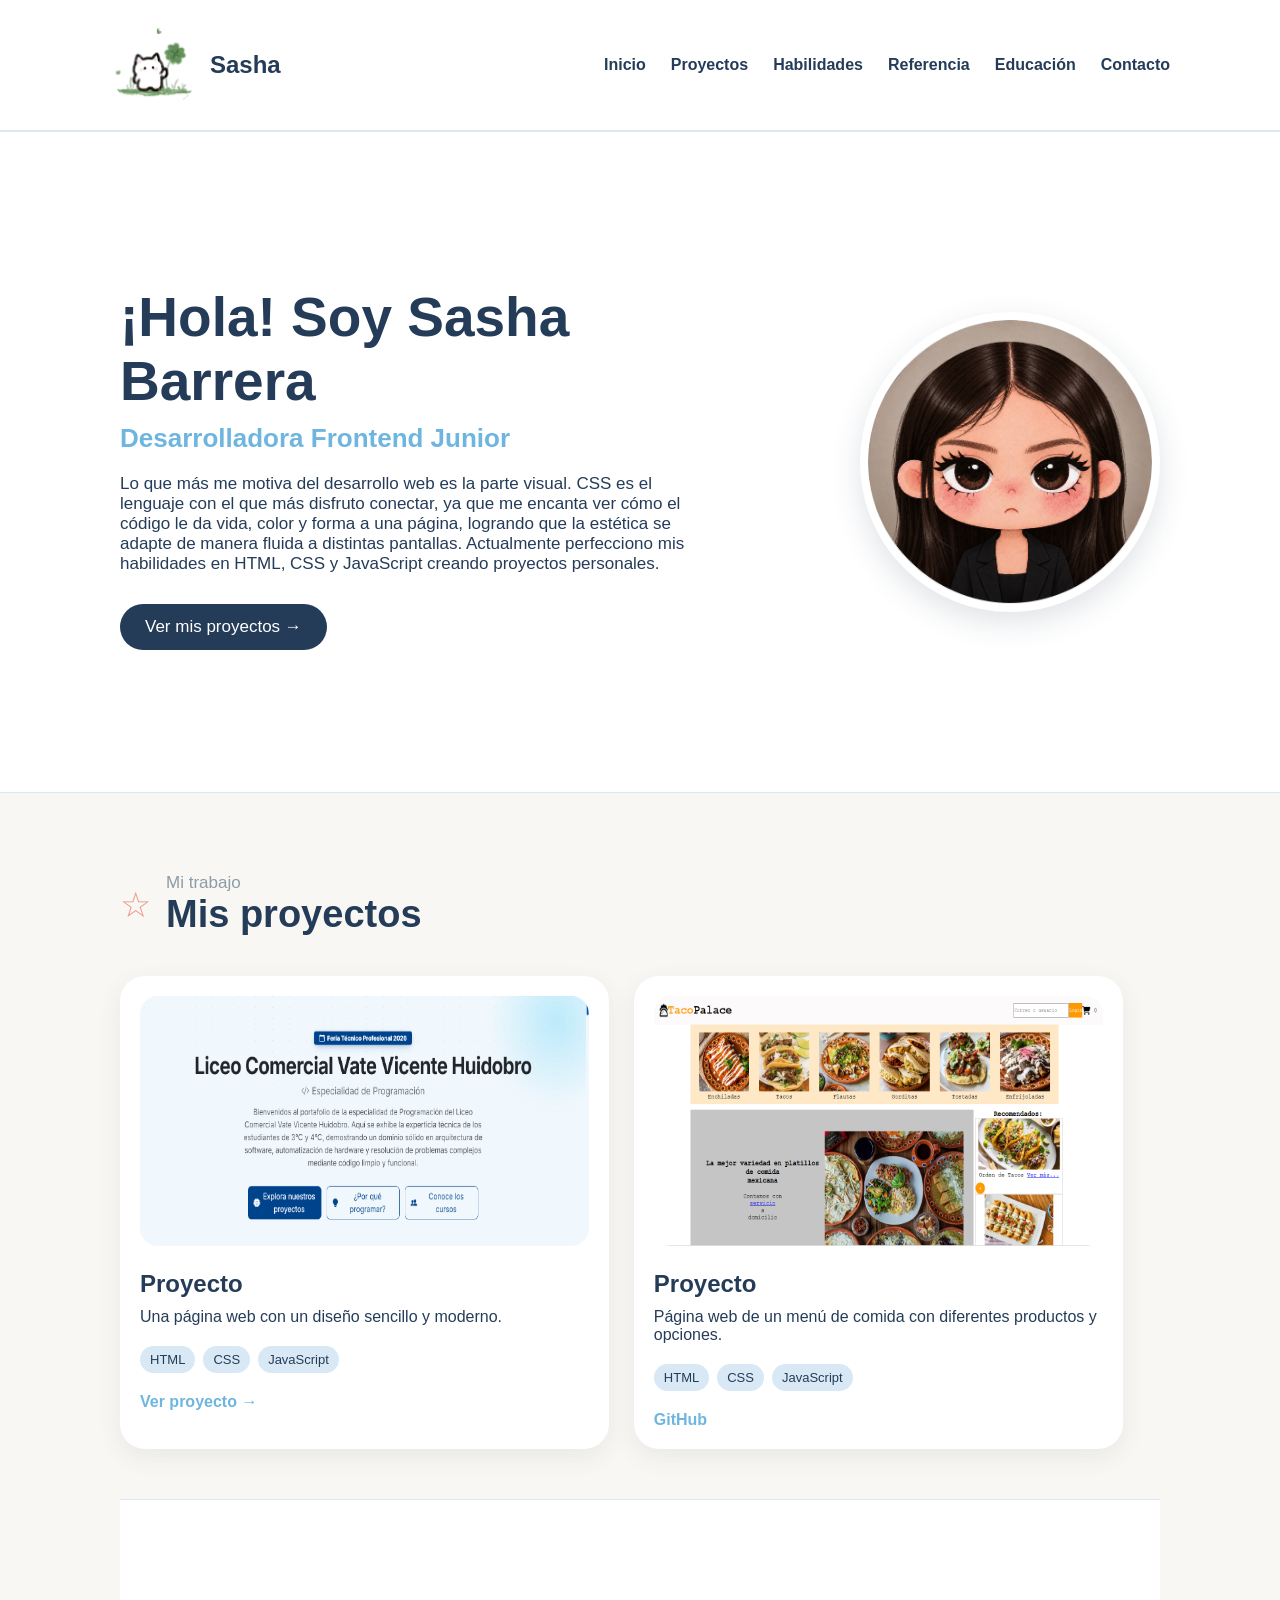
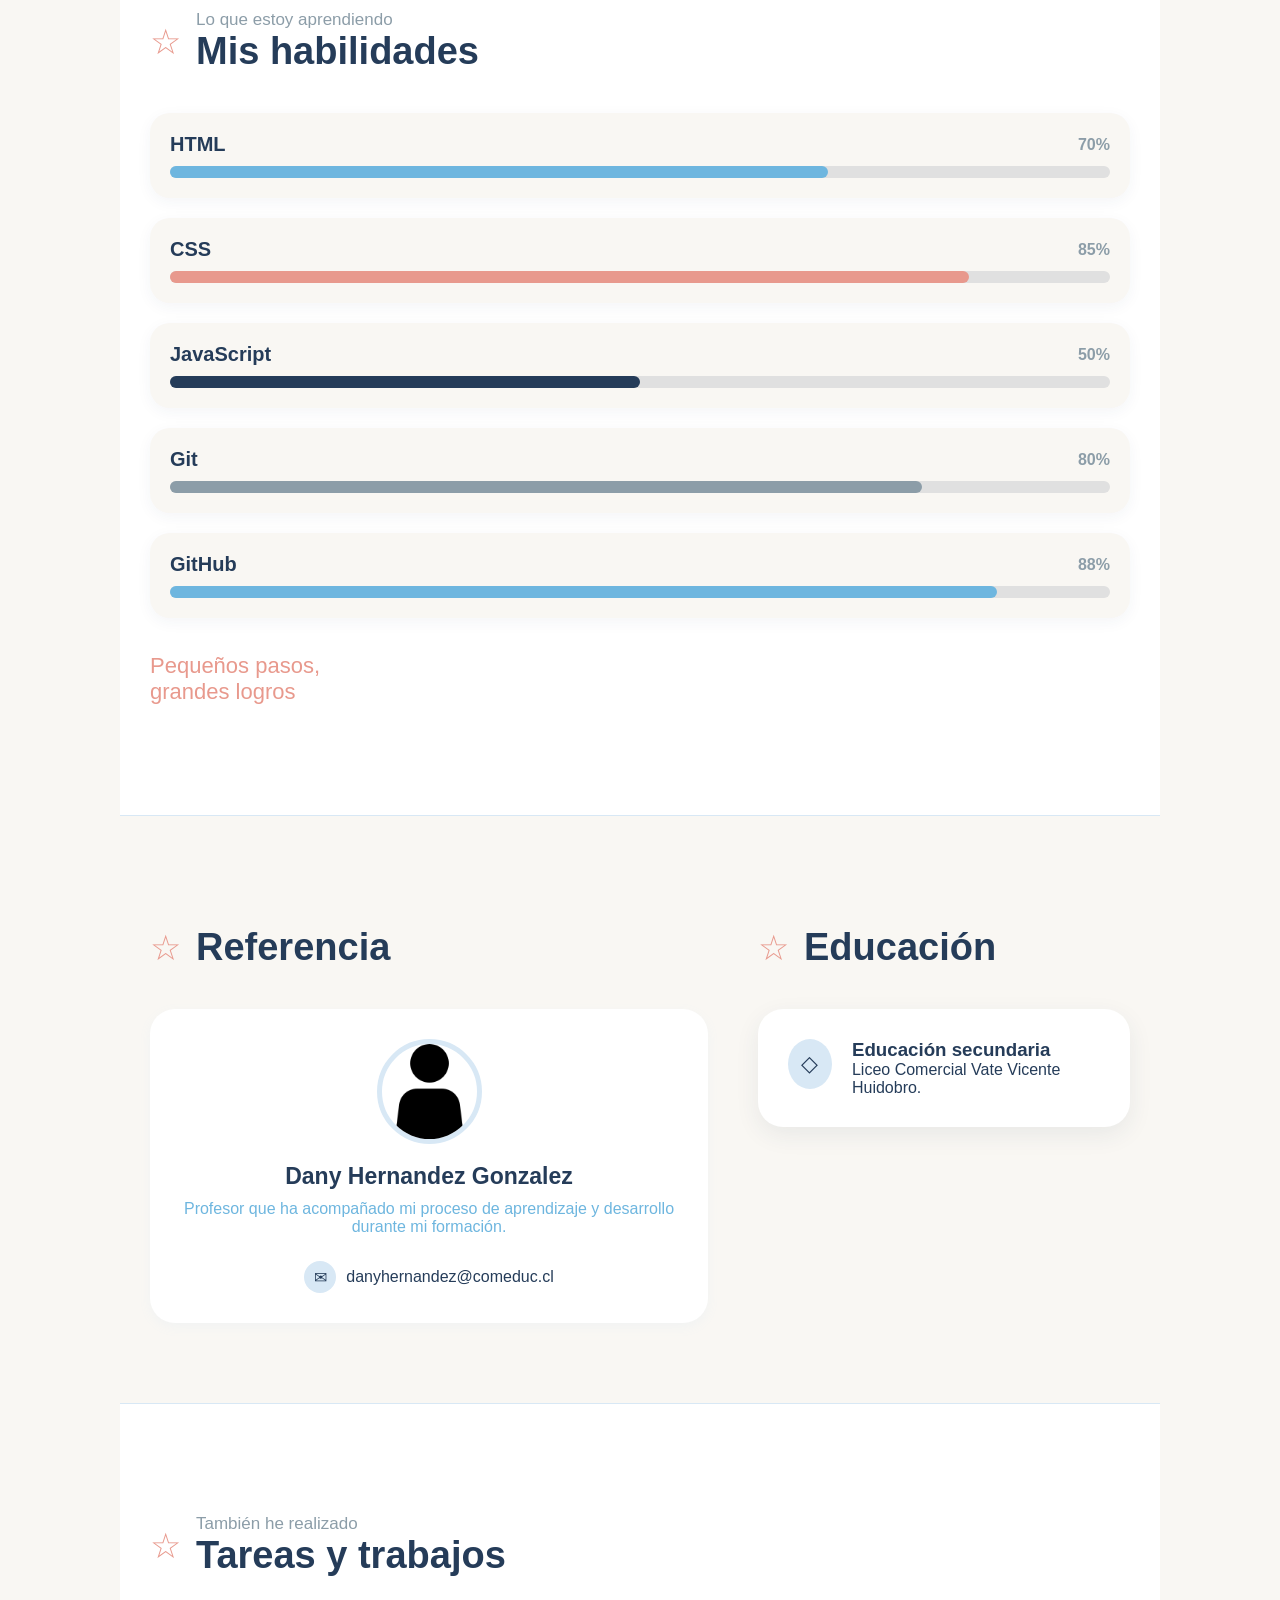
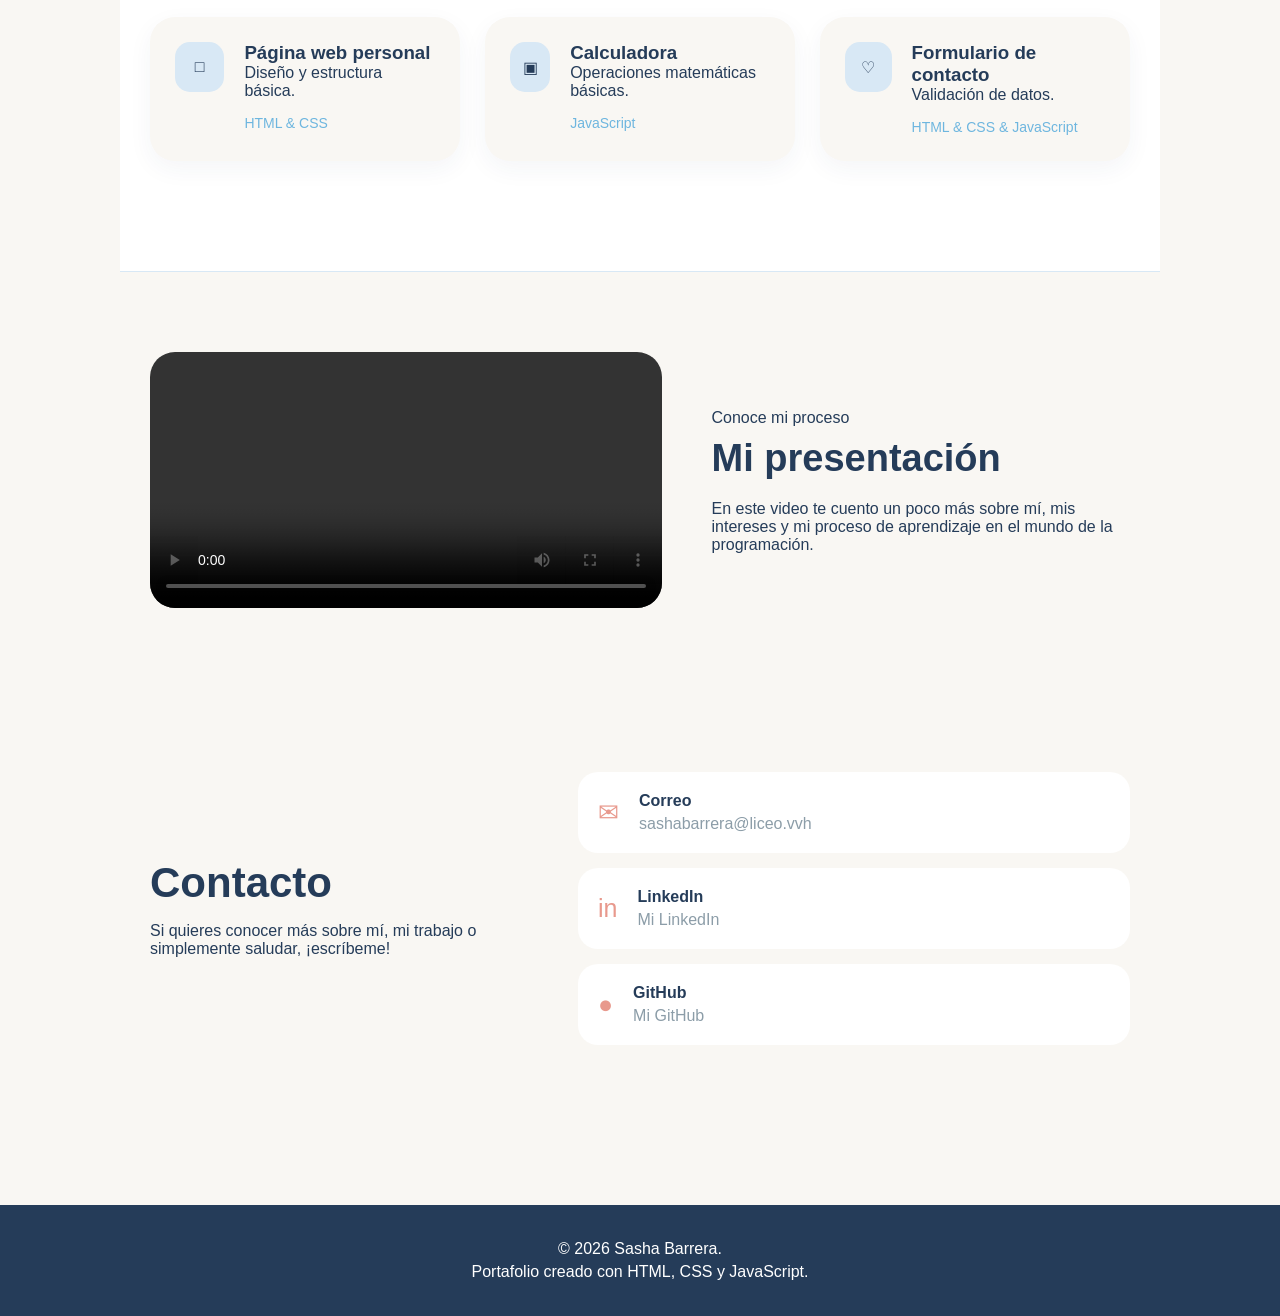
==== commit 39cec818: "listo" ====
--- a/Portafolio/index.html
+++ b/Portafolio/index.html
@@ -88,7 +88,7 @@
                         <span>JavaScript</span>
                     </div>
                     <div class="enlaces-proyecto">
-                        <a href="http://https://feria-tp-2026.onrender.com/" 
+                        <a href="https://feria-tp-2026.onrender.com/" 
                         target="_blank">Ver proyecto →</a>
                     </div>
                 </div>
@@ -107,10 +107,7 @@
                         <span>JavaScript</span>
                     </div>
                     <div class="enlaces-proyecto">
-                        <a href="https://sashabarrera.github.io/Skillnest_fundamentos_web/STACK_JS/19_
-                        TACO%20PALACE/" target="_blank">Ver proyecto →</a>
-                        <a href="https://github.com/sashabarrera/Skillnest_fundamentos_web
-                        /tree/main/STACK_JS/19_TACO%20PALACE" target="_blank">GitHub</a>
+                        <a href="https://github.com/sashabarrera/Skillnest_fundamentos_web/tree/main/STACK_JS/19_TACO%20PALACE" target="_blank">GitHub</a>
                     </div>
                 </div>
 </div>
@@ -196,8 +193,8 @@
                                     Profesor que ha acompañado mi proceso de
                                     aprendizaje y desarrollo durante mi formación.
                                 </p>
-                                <a href="mailto:danyhernandez@comeduc.cl" class="correo-profesor">
-                                    <span>✉</span> danyhernandez@comeduc.cl</a>
+                                <p class="correo-profesor">
+                                    <span>✉</span> danyhernandez@comeduc.cl</p>
                             </div>
                         </div>
                     </div>
--- a/Portafolio/static/css/style.css
+++ b/Portafolio/static/css/style.css
@@ -11,9 +11,6 @@
 }
 
 
-/* =========================
-CONTRASTE DE SECCIONES
-========================= */
 
 .seccion-blanca {
     background-color: #ffffff;
@@ -27,9 +24,7 @@
     margin-top: 50px;
 }
 
-/* =========================
-ENCABEZADO
-========================= */
+
 
 .encabezado {
     width: 100%;
@@ -82,9 +77,7 @@
 }
 
 
-/* =========================
-INICIO
-========================= */
+
 
 .inicio {
     max-width: 1100px;
@@ -145,9 +138,7 @@
 }
 
 
-/* =========================
-FOTO PRINCIPAL
-========================= */
+
 
 .inicio-foto {
     width: 45%;
@@ -175,10 +166,6 @@
 }
 
 
-/* =========================
-SECCIONES GENERALES
-========================= */
-
 .seccion {
     width: 100%;
     max-width: 1100px;
@@ -214,9 +201,6 @@
 }
 
 
-/* =========================
-PROYECTOS
-========================= */
 
 .tarjetas-proyectos {
     display: flex;
@@ -282,9 +266,7 @@
 }
 
 
-/* =========================
-HABILIDADES
-========================= */
+
 
 .habilidad {
     background-color: #f9f7f3;
@@ -359,10 +341,6 @@
 }
 
 
-/* =========================
-REFERENCIA Y EDUCACIÓN
-========================= */
-
 .columna {
     display: flex;
     gap: 50px;
@@ -377,8 +355,6 @@
     width: 40%;
 }
 
-
-/* PERFIL DEL PROFESOR */
 
 .perfil-profesor {
     background-color: white;
@@ -431,7 +407,6 @@
     background-color: #d8e8f5;
 }
 
-/* EDUCACIÓN */
 
 .tarjeta-educacion {
     background-color: #ffffff;
@@ -454,9 +429,7 @@
 }
 
 
-/* =========================
-TAREAS Y TRABAJOS
-========================= */
+
 
 .tarjetas-trabajos {
     display: flex;
@@ -523,10 +496,6 @@
 }
 
 
-/* =========================
-CONTACTO
-========================= */
-
 .contacto {
     display: flex;
     gap: 60px;
@@ -573,10 +542,6 @@
     margin-top: 5px;
 }
 
-
-/* =========================
-PIE DE PÁGINA
-========================= */
 
 footer {
     background-color: #253c59;
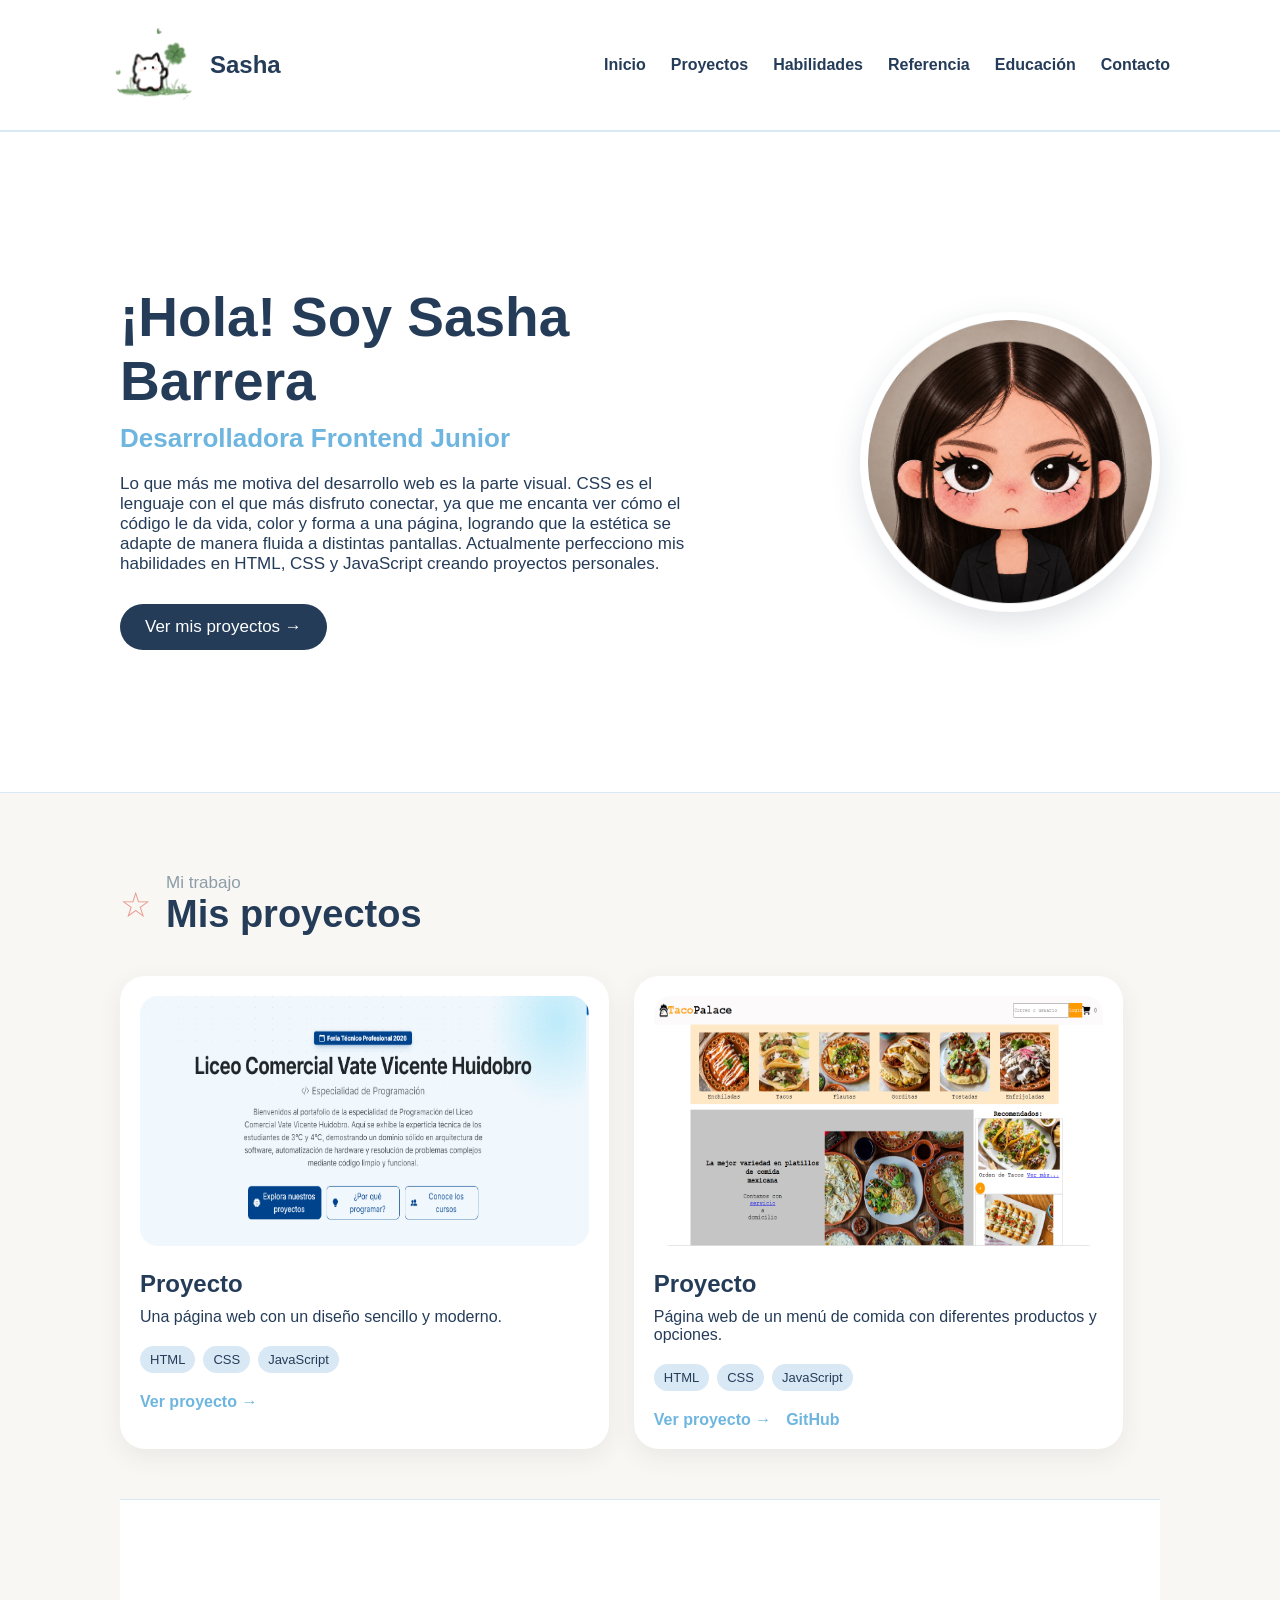
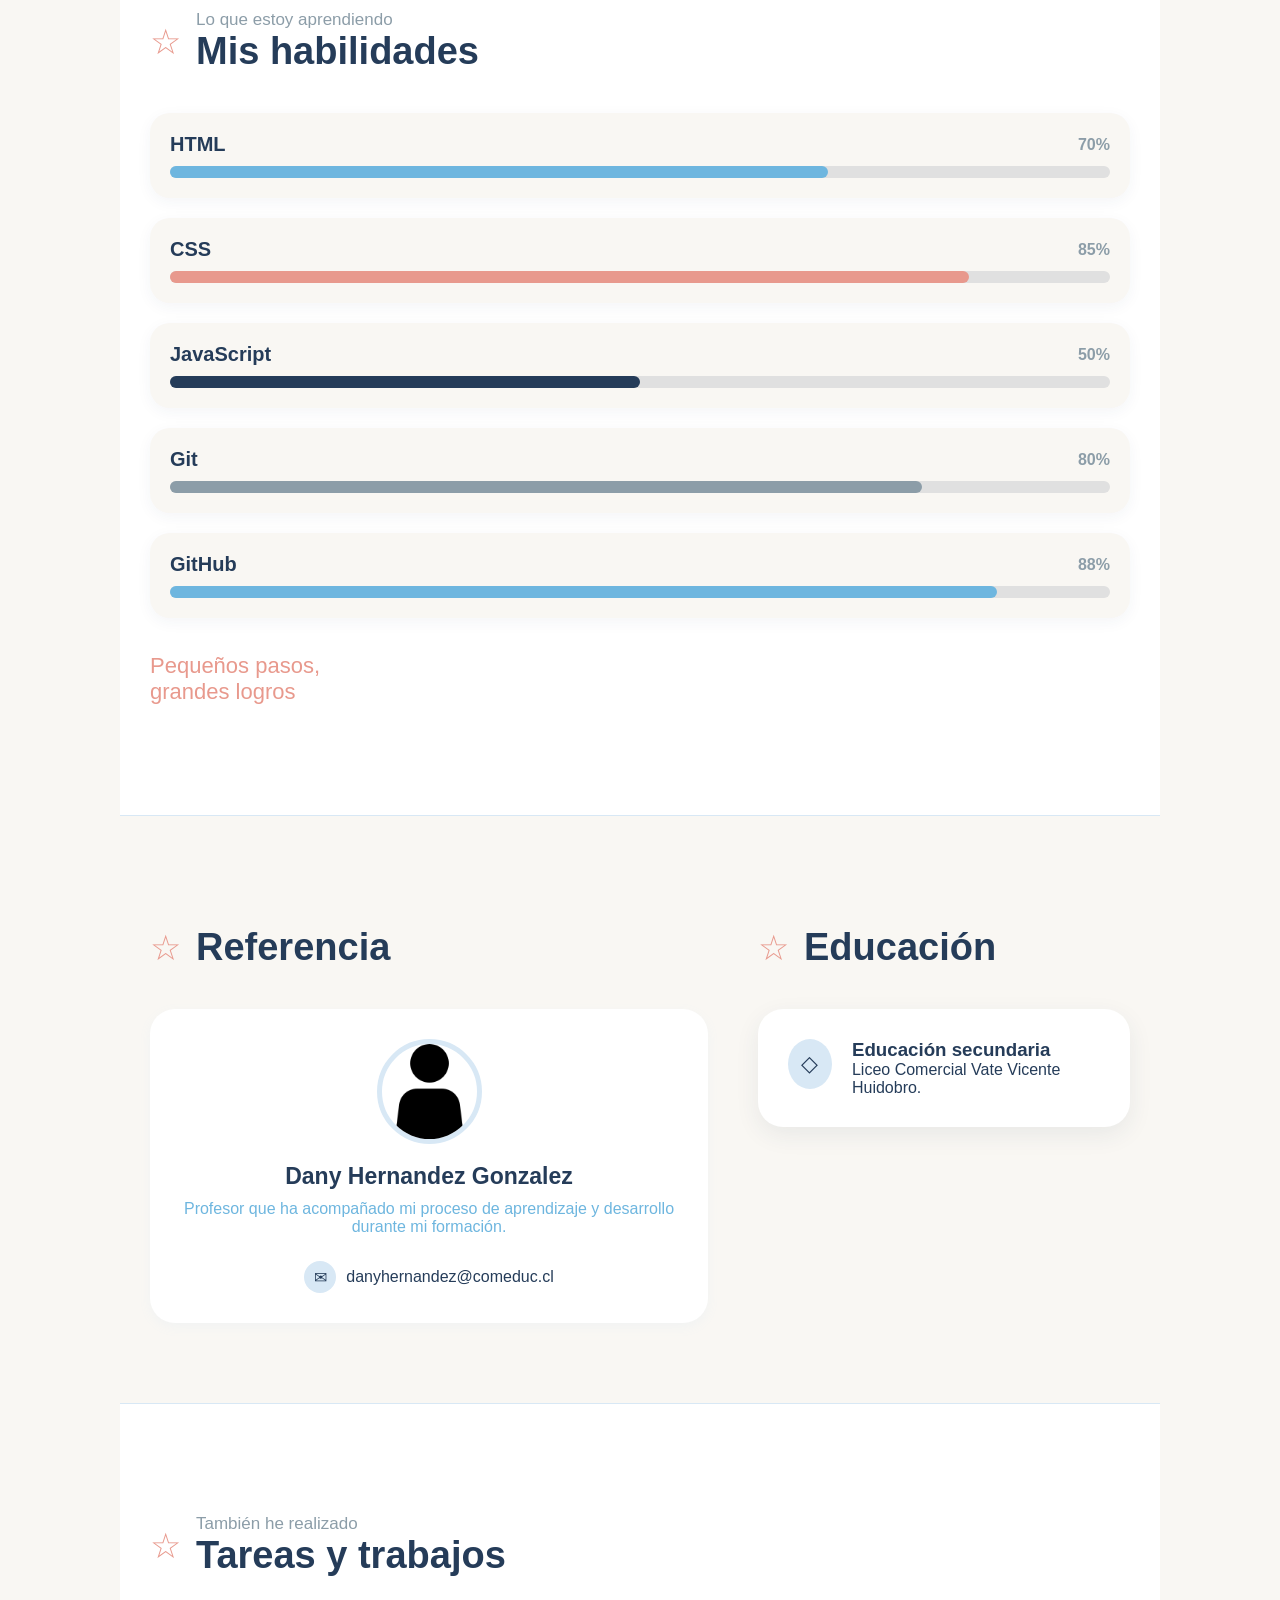
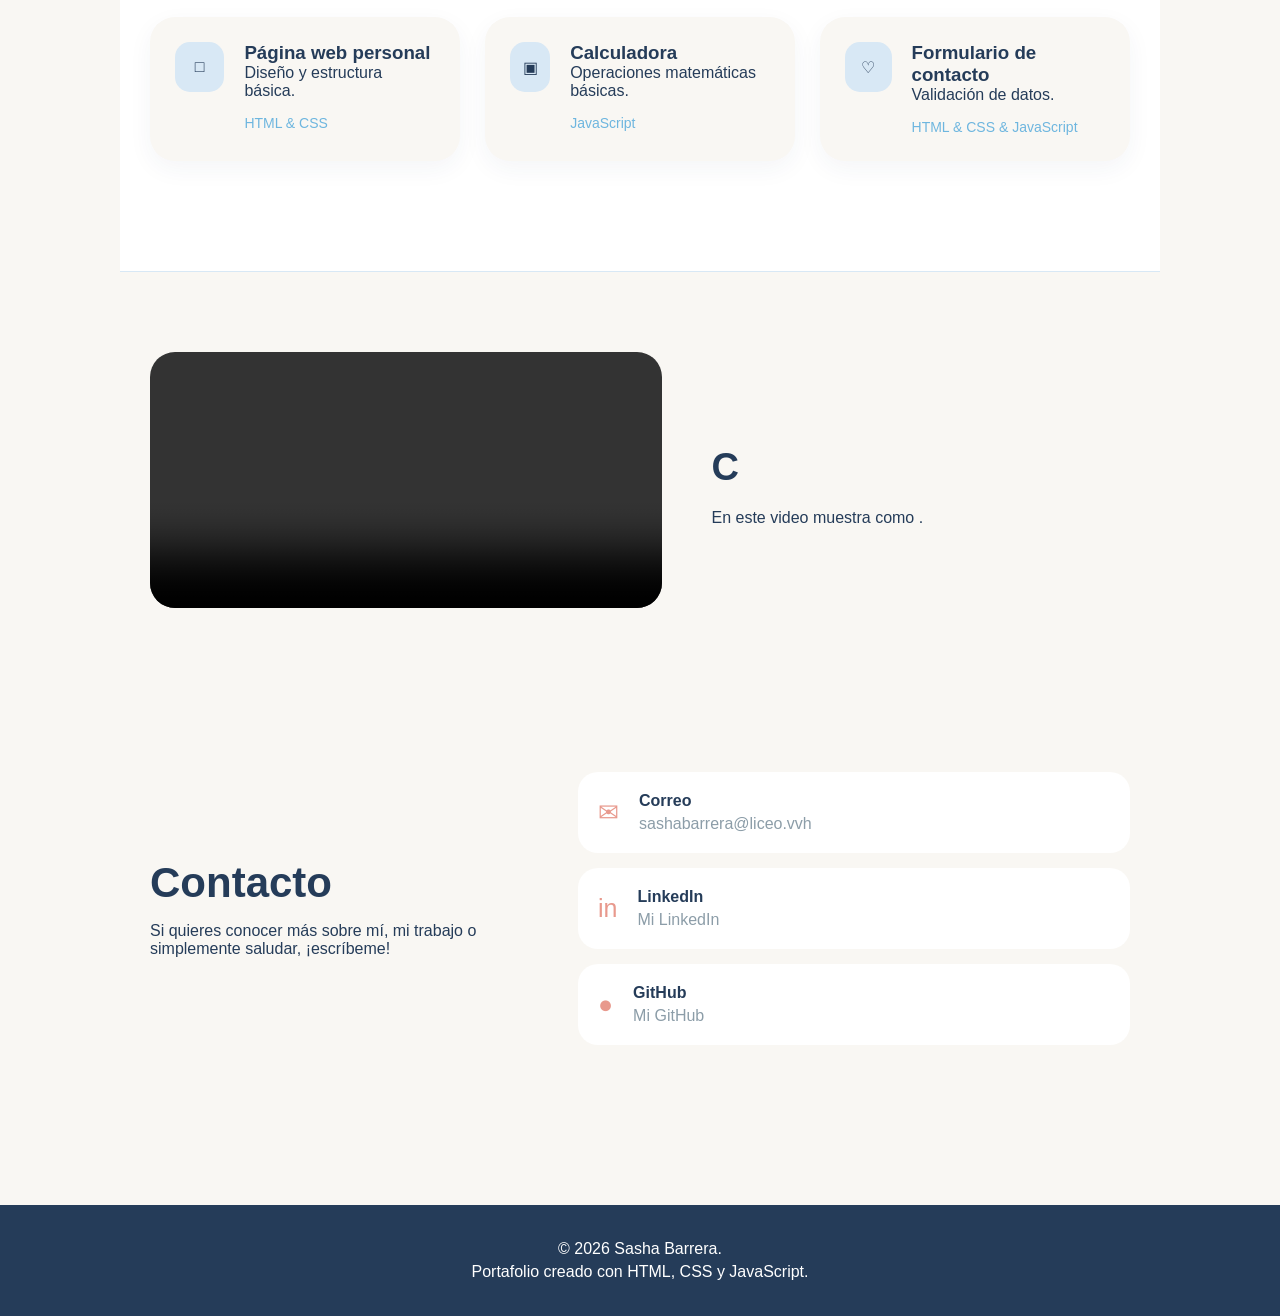
==== commit 4ac447fe: "OK" ====
--- a/Portafolio/index.html
+++ b/Portafolio/index.html
@@ -107,6 +107,8 @@
                         <span>JavaScript</span>
                     </div>
                     <div class="enlaces-proyecto">
+                        <a href="" 
+                        target="_blank">Ver proyecto →</a>
                         <a href="https://github.com/sashabarrera/Skillnest_fundamentos_web/tree/main/STACK_JS/19_TACO%20PALACE" target="_blank">GitHub</a>
                     </div>
                 </div>
@@ -268,17 +270,15 @@
                 <section class="seccion video-seccion">
                     <div class="video">
                         <video controls>
-                            <source src="video/presentacion.mp4" type="video/mp4">
+                            <source src="static/video/Hover.mp4" type="video/mp4">
                             Tu navegador no puede reproducir este video.
                         </video>
                     </div>
                     <div class="video-texto">
-                        <p>Conoce mi proceso</p>
-                        <h2>Mi presentación</h2>
+                        <p></p>
+                        <h2>C</h2>
                         <p>
-                            En este video te cuento un poco más sobre mí,
-                            mis intereses y mi proceso de aprendizaje
-                            en el mundo de la programación.
+                            En este video muestra como .
                         </p>
                     </div>
                 </section>
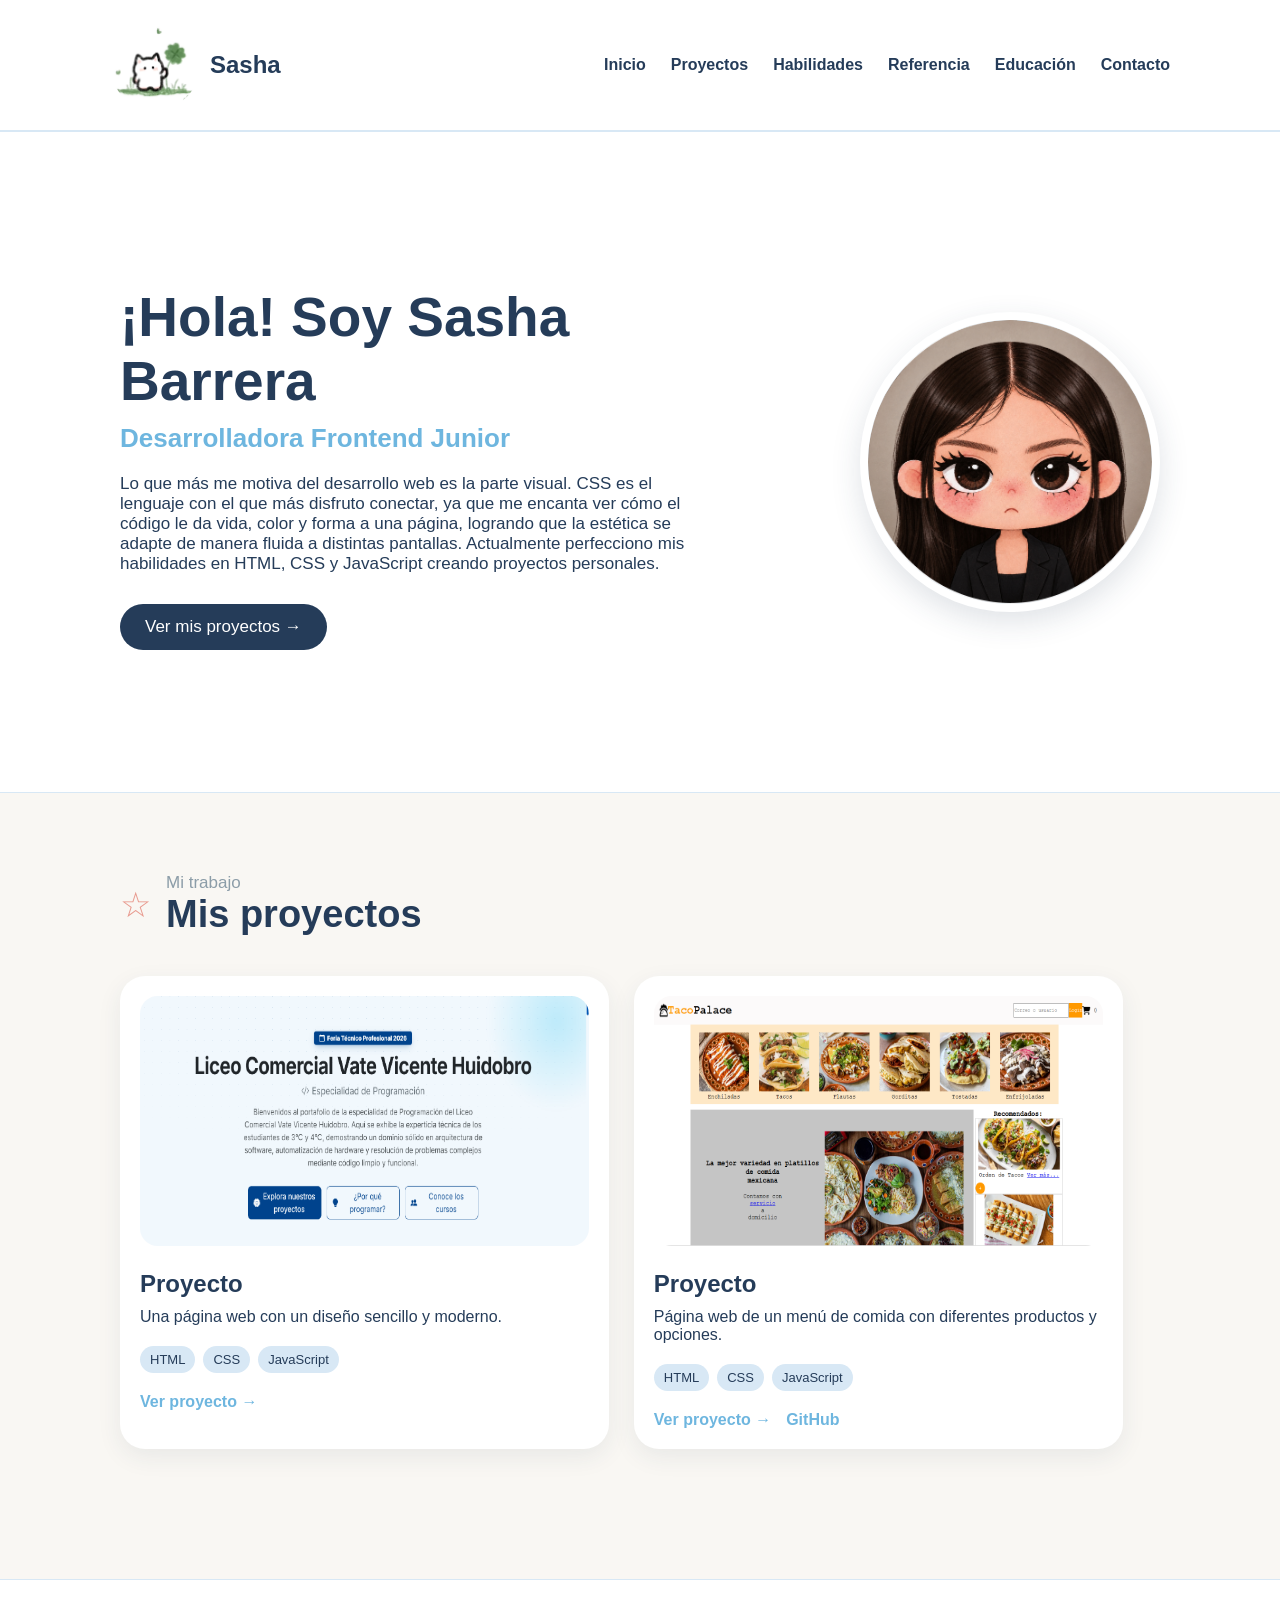
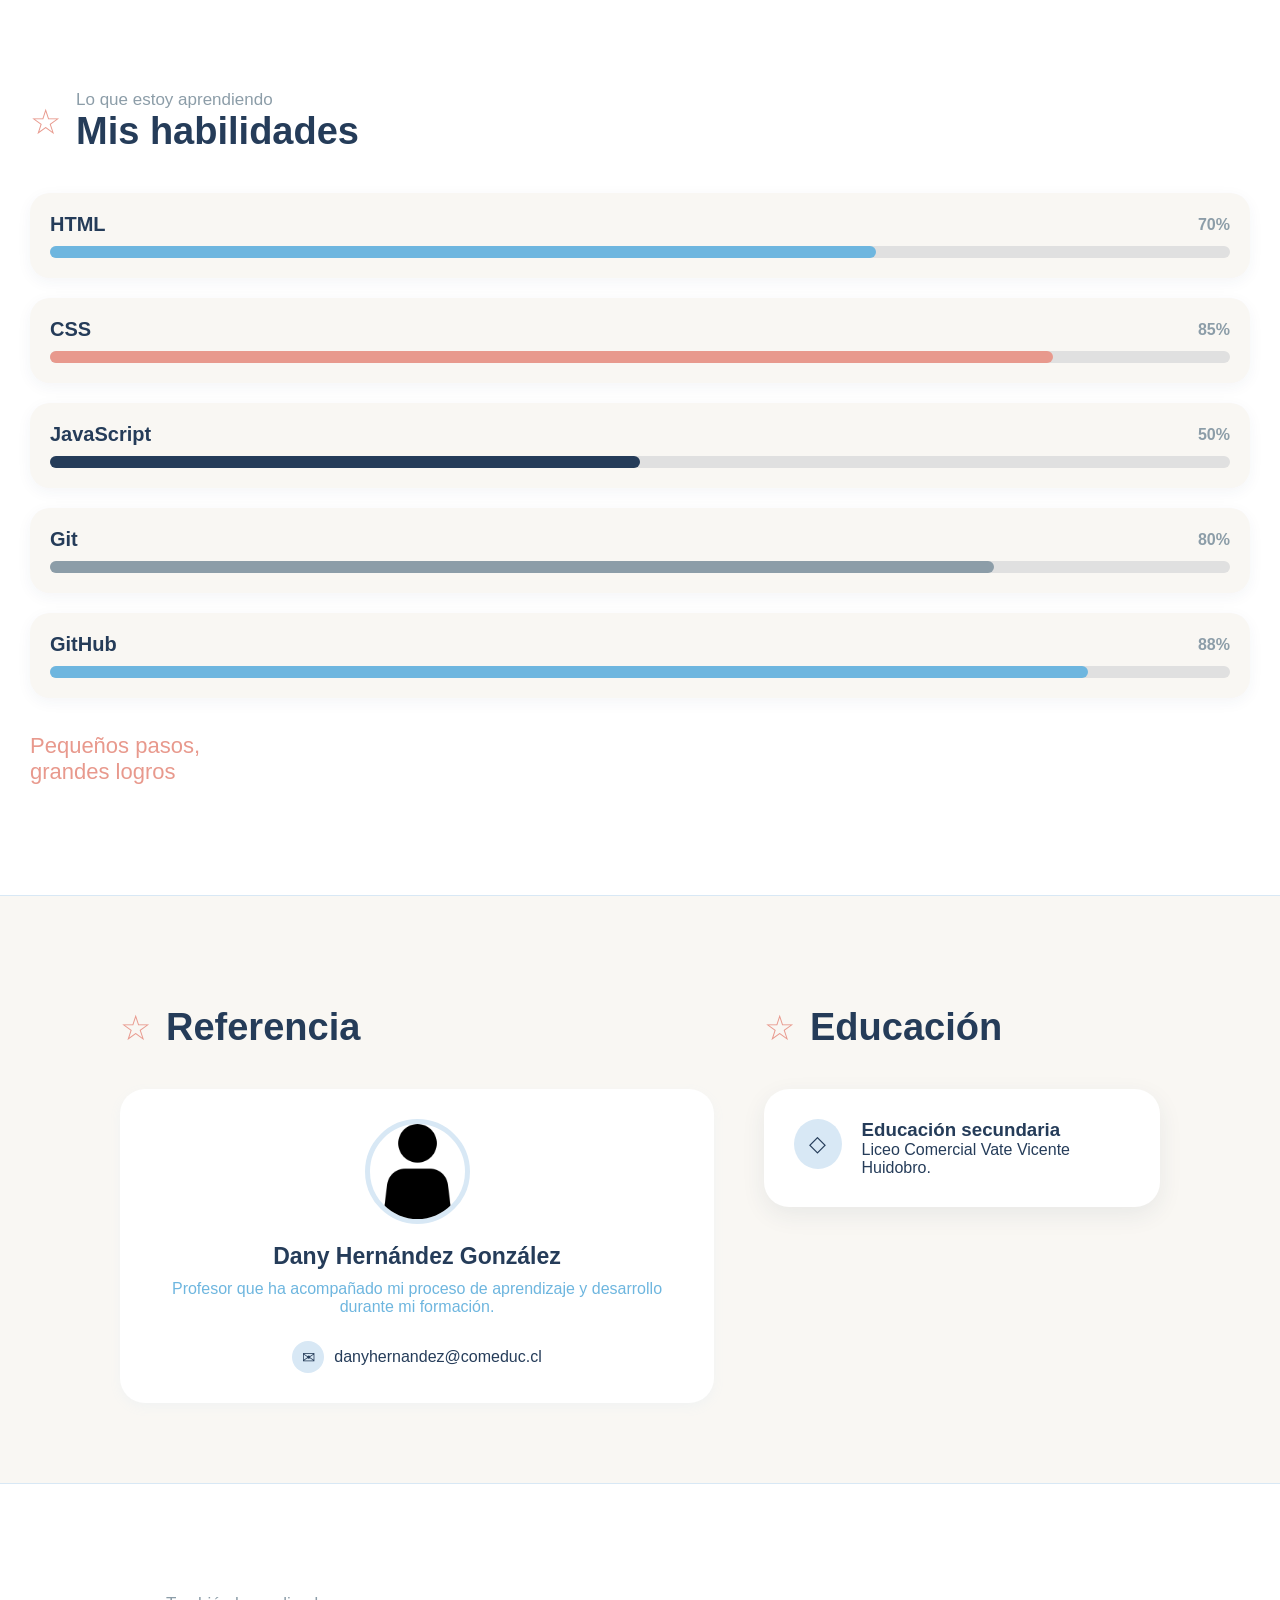
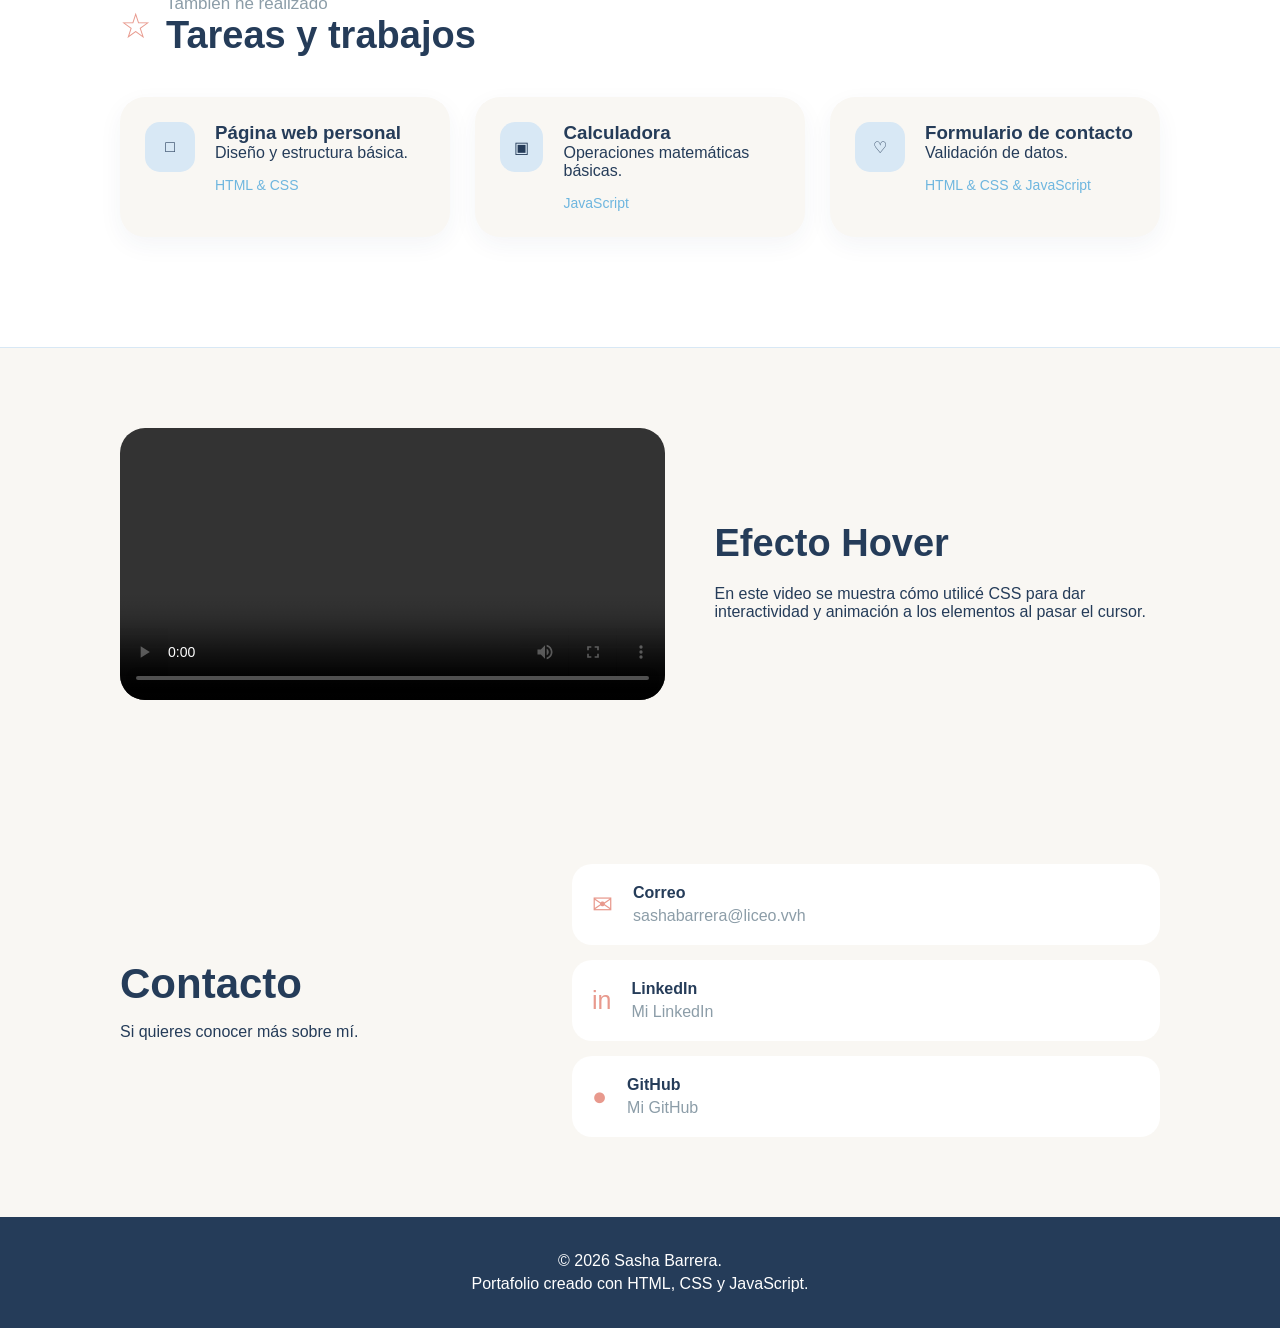
==== commit d630bd62: "ok" ====
--- a/Portafolio/index.html
+++ b/Portafolio/index.html
@@ -12,7 +12,6 @@
 <body>
 
     <!-- ENCABEZADO -->
-
     <header class="encabezado">
         <nav class="navegacion">
             <div class="logo">
@@ -29,7 +28,6 @@
             </div>
         </nav>
     </header>
-
 
     <main>
         <!-- INICIO -->
@@ -51,9 +49,7 @@
                     </a>
                 </div>
 
-
                 <!-- FOTO PRINCIPAL -->
-
                 <div class="inicio-foto">
                     <div class="circulo-foto">
                         <img id="foto-principal" src="static/images/perfil.png" alt="Foto de Sasha Barrera"
@@ -65,7 +61,6 @@
 
 
         <!-- PROYECTOS -->
-
         <section id="proyectos" class="seccion proyectos">
             <div class="titulo-seccion">
                 <span>☆</span>
@@ -88,16 +83,14 @@
                         <span>JavaScript</span>
                     </div>
                     <div class="enlaces-proyecto">
-                        <a href="https://feria-tp-2026.onrender.com/" 
-                        target="_blank">Ver proyecto →</a>
-                    </div>
-                </div>
-
+                        <a href="https://feria-tp-2026.onrender.com/" target="_blank">Ver proyecto →</a>
+                    </div>
+                </div>
 
                 <!-- PROYECTO 2 -->
                 <div class="tarjeta-proyecto">
                     <img src="static/images/TACO PALACE.png" alt="Imagen del proyecto 2">
-                    <h3>Proyecto </h3>
+                    <h3>Proyecto</h3>
                     <p>
                         Página web de un menú de comida con diferentes productos y opciones.
                     </p>
@@ -107,216 +100,213 @@
                         <span>JavaScript</span>
                     </div>
                     <div class="enlaces-proyecto">
-                        <a href="" 
-                        target="_blank">Ver proyecto →</a>
+                        <a href="" target="_blank">Ver proyecto →</a>
                         <a href="https://github.com/sashabarrera/Skillnest_fundamentos_web/tree/main/STACK_JS/19_TACO%20PALACE" target="_blank">GitHub</a>
                     </div>
                 </div>
-</div>
-
-                <!-- HABILIDADES -->
-                <section id="habilidades" class="seccion-blanca">
-                    <div class="seccion habilidades">
-                        <div class="titulo-seccion">
-                            <span>☆</span>
-                            <div>
-                                <p>Lo que estoy aprendiendo</p>
-                                <h2>Mis habilidades</h2>
-                            </div>
+            </div>
+        </section>
+
+
+        <!-- HABILIDADES -->
+        <section id="habilidades" class="seccion-blanca">
+            <div class="seccion habilidades">
+                <div class="titulo-seccion">
+                    <span>☆</span>
+                    <div>
+                        <p>Lo que estoy aprendiendo</p>
+                        <h2>Mis habilidades</h2>
+                    </div>
+                </div>
+                <div class="habilidad">
+                    <div class="habilidad-arriba">
+                        <h3>HTML</h3>
+                        <span>70%</span>
+                    </div>
+                    <div class="barra">
+                        <div class="progreso-html"></div>
+                    </div>
+                </div>
+                <div class="habilidad">
+                    <div class="habilidad-arriba">
+                        <h3>CSS</h3>
+                        <span>85%</span>
+                    </div>
+                    <div class="barra">
+                        <div class="progreso-css"></div>
+                    </div>
+                </div>
+                <div class="habilidad">
+                    <div class="habilidad-arriba">
+                        <h3>JavaScript</h3>
+                        <span>50%</span>
+                    </div>
+                    <div class="barra">
+                        <div class="progreso-js"></div>
+                    </div>
+                </div>
+                <div class="habilidad">
+                    <div class="habilidad-arriba">
+                        <h3>Git</h3>
+                        <span>80%</span>
+                    </div>
+                    <div class="barra">
+                        <div class="progreso-git"></div>
+                    </div>
+                </div>
+                <div class="habilidad">
+                    <div class="habilidad-arriba">
+                        <h3>GitHub</h3>
+                        <span>88%</span>
+                    </div>
+                    <div class="barra">
+                        <div class="progreso-github"></div>
+                    </div>
+                </div>
+                <p class="frase-seccion">
+                    Pequeños pasos,<br>
+                    grandes logros
+                </p>
+            </div>
+        </section>
+
+
+        <!-- REFERENCIA Y EDUCACIÓN -->
+        <section class="seccion columna">
+            <!-- REFERENCIA -->
+            <div id="referencia" class="referencia">
+                <div class="titulo-seccion">
+                    <span>☆</span>
+                    <div>
+                        <h2>Referencia</h2>
+                    </div>
+                </div>
+                <div class="perfil-profesor">
+                    <img src="static/images/persona.png" alt="Foto del profesor">
+                    <div class="datos-profesor">
+                        <h3>Dany Hernández González</h3>
+                        <p class="descripcion-profesor">
+                            Profesor que ha acompañado mi proceso de
+                            aprendizaje y desarrollo durante mi formación.
+                        </p>
+                        <p class="correo-profesor">
+                            <span>✉</span> danyhernandez@comeduc.cl</p>
+                    </div>
+                </div>
+            </div>
+
+            <!-- EDUCACIÓN -->
+            <div id="educacion" class="educacion">
+                <div class="titulo-seccion">
+                    <span>☆</span>
+                    <div>
+                        <h2>Educación</h2>
+                    </div>
+                </div>
+                <div class="tarjeta-educacion">
+                    <div class="icono-educacion">
+                        ◇
+                    </div>
+                    <div>
+                        <h3>Educación secundaria</h3>
+                        <p>
+                            Liceo Comercial Vate Vicente Huidobro.
+                        </p>
+                    </div>
+                </div>
+            </div>
+        </section>
+
+
+        <!-- TAREAS Y TRABAJOS -->
+        <section class="seccion-blanca">
+            <div class="seccion trabajos">
+                <div class="titulo-seccion">
+                    <span>☆</span>
+                    <div>
+                        <p>También he realizado</p>
+                        <h2>Tareas y trabajos</h2>
+                    </div>
+                </div>
+                <div class="tarjetas-trabajos">
+                    <div class="tarjeta-trabajo">
+                        <div class="icono-trabajo">□</div>
+                        <div>
+                            <h3>Página web personal</h3>
+                            <p>Diseño y estructura básica.</p>
+                            <span>HTML & CSS</span>
                         </div>
-                        <div class="habilidad">
-                            <div class="habilidad-arriba">
-                                <h3>HTML</h3>
-                                <span>70%</span>
-                            </div>
-                            <div class="barra">
-                                <div class="progreso-html"></div>
-                            </div>
+                    </div>
+                    <div class="tarjeta-trabajo">
+                        <div class="icono-trabajo">▣</div>
+                        <div>
+                            <h3>Calculadora</h3>
+                            <p>Operaciones matemáticas básicas.</p>
+                            <span>JavaScript</span>
                         </div>
-                        <div class="habilidad">
-                            <div class="habilidad-arriba">
-                                <h3>CSS</h3>
-                                <span>85%</span>
-                            </div>
-                            <div class="barra">
-                                <div class="progreso-css"></div>
-                            </div>
+                    </div>
+                    <div class="tarjeta-trabajo">
+                        <div class="icono-trabajo">♡</div>
+                        <div>
+                            <h3>Formulario de contacto</h3>
+                            <p>Validación de datos.</p>
+                            <span>HTML & CSS & JavaScript</span>
                         </div>
-                        <div class="habilidad">
-                            <div class="habilidad-arriba">
-                                <h3>JavaScript</h3>
-                                <span>50%</span>
-                            </div>
-                            <div class="barra">
-                                <div class="progreso-js"></div>
-                            </div>
-                        </div>
-                        <div class="habilidad">
-                            <div class="habilidad-arriba">
-                                <h3>Git</h3>
-                                <span>80%</span>
-                            </div>
-                            <div class="barra">
-                                <div class="progreso-git"></div>
-                            </div>
-                        </div>
-                        <div class="habilidad">
-                            <div class="habilidad-arriba">
-                                <h3>GitHub</h3>
-                                <span>88%</span>
-                            </div>
-                            <div class="barra">
-                                <div class="progreso-github"></div>
-                            </div>
-                        </div>
-                        <p class="frase-seccion">
-                            Pequeños pasos,<br>
-                            grandes logros
-                        </p>
-                    </div>
-                </section>
-
-
-                <!-- REFERENCIA Y EDUCACIÓN -->
-                <section class="seccion columna">
-                    <!-- REFERENCIA -->
-                    <div id="referencia" class="referencia">
-                        <div class="titulo-seccion">
-                            <span>☆</span>
-                            <div>
-                                <h2>Referencia</h2>
-                            </div>
-                        </div>
-                        <div class="perfil-profesor">
-                            <img src="static/images/persona.png" alt="Foto del profesor">
-                            <div class="datos-profesor">
-                                <h3>Dany Hernandez Gonzalez</h3>
-                                <p class="descripcion-profesor">
-                                    Profesor que ha acompañado mi proceso de
-                                    aprendizaje y desarrollo durante mi formación.
-                                </p>
-                                <p class="correo-profesor">
-                                    <span>✉</span> danyhernandez@comeduc.cl</p>
-                            </div>
-                        </div>
-                    </div>
-
-
-                    <!-- EDUCACIÓN -->
-                    <div id="educacion" class="educacion">
-                        <div class="titulo-seccion">
-                            <span>☆</span>
-                            <div>
-                                <h2>Educación</h2>
-                            </div>
-                        </div>
-                        <div class="tarjeta-educacion">
-                            <div class="icono-educacion">
-                                ◇
-                            </div>
-                            <div>
-                                <h3>Educación secundaria</h3>
-                                <p>
-                                    Liceo Comercial Vate Vicente Huidobro.
-                                </p>
-                            </div>
-                        </div>
-                    </div>
-                </section>
-
-
-                <!-- TAREAS Y TRABAJOS -->
-                <section class="seccion-blanca">
-                    <div class="seccion trabajos">
-                        <div class="titulo-seccion">
-                            <span>☆</span>
-                            <div>
-                                <p>También he realizado</p>
-                                <h2>Tareas y trabajos</h2>
-                            </div>
-                        </div>
-                        <div class="tarjetas-trabajos">
-                            <div class="tarjeta-trabajo">
-                                <div class="icono-trabajo">□</div>
-                                <div>
-                                    <h3>Página web personal</h3>
-                                    <p>Diseño y estructura básica.</p>
-                                    <span>HTML & CSS</span>
-                                </div>
-                            </div>
-                            <div class="tarjeta-trabajo">
-                                <div class="icono-trabajo">▣</div>
-                                <div>
-                                    <h3>Calculadora</h3>
-                                    <p>Operaciones matemáticas básicas.</p>
-                                    <span>JavaScript</span>
-                                </div>
-                            </div>
-                            <div class="tarjeta-trabajo">
-                                <div class="icono-trabajo">♡</div>
-                                <div>
-                                    <h3>Formulario de contacto</h3>
-                                    <p>Validación de datos.</p>
-                                    <span>HTML & CSS & JavaScript</span>
-                                </div>
-                            </div>
-                        </div>
-                    </div>
-                </section>
-
-
-                <!-- VIDEO -->
-
-                <section class="seccion video-seccion">
-                    <div class="video">
-                        <video controls>
-                            <source src="static/video/Hover.mp4" type="video/mp4">
-                            Tu navegador no puede reproducir este video.
-                        </video>
-                    </div>
-                    <div class="video-texto">
-                        <p></p>
-                        <h2>C</h2>
-                        <p>
-                            En este video muestra como .
-                        </p>
-                    </div>
-                </section>
-
-
-                <!-- CONTACTO -->
-                <section id="contacto" class="seccion contacto">
-                    <div class="contacto-texto">
-                        <h2>Contacto</h2>
-                        <p>
-                            Si quieres conocer más sobre mí, mi trabajo o simplemente
-                            saludar, ¡escríbeme!
-                        </p>
-                    </div>
-                    <div class="contactos">
-                        <a href="mailto:sashabarrera@liceo.vvh" class="contacto-card">
-                            <span>✉</span>
-                            <div>
-                                <strong>Correo</strong>
-                                <p>sashabarrera@liceo.vvh</p>
-                            </div>
-                        </a>
-                        <a href="#" class="contacto-card">
-                            <span>in</span>
-                            <div>
-                                <strong>LinkedIn</strong>
-                                <p>Mi LinkedIn</p>
-                            </div>
-                        </a>
-                        <a href="https://github.com/sashabarrera"  target="_blank" class="contacto-card">
-                            <span>●</span>
-                            <div>
-                                <strong>GitHub</strong>
-                                <p>Mi GitHub</p>
-                            </div>
-                        </a>
-                    </div>
-                </section>
+                    </div>
+                </div>
+            </div>
+        </section>
+
+
+        <!-- VIDEO -->
+        <section class="seccion video-seccion">
+            <div class="video">
+                <video controls>
+                    <source src="static/video/Hover.mp4" type="video/mp4">
+                    Tu navegador no puede reproducir este video.
+                </video>
+            </div>
+            <div class="video-texto">
+                <h2>Efecto Hover</h2>
+                <p>
+                    En este video se muestra cómo utilicé CSS para dar interactividad y animación a los elementos al pasar el cursor.
+                </p>
+            </div>
+        </section>
+
+
+        <!-- CONTACTO -->
+        <section id="contacto" class="seccion contacto">
+            <div class="contacto-texto">
+                <h2>Contacto</h2>
+                <p>
+                    Si quieres conocer más sobre mí.
+                </p>
+            </div>
+            <div class="contactos">
+                <a class="contacto-card">
+                    <span>✉</span>
+                    <div>
+                        <strong>Correo</strong>
+                        <p>sashabarrera@liceo.vvh</p>
+                    </div>
+                </a>
+                <a href="#" class="contacto-card">
+                    <span>in</span>
+                    <div>
+                        <strong>LinkedIn</strong>
+                        <p>Mi LinkedIn</p>
+                    </div>
+                </a>
+                <a href="https://github.com/sashabarrera" target="_blank" class="contacto-card">
+                    <span>●</span>
+                    <div>
+                        <strong>GitHub</strong>
+                        <p>Mi GitHub</p>
+                    </div>
+                </a>
+            </div>
+        </section>
     </main>
 
 
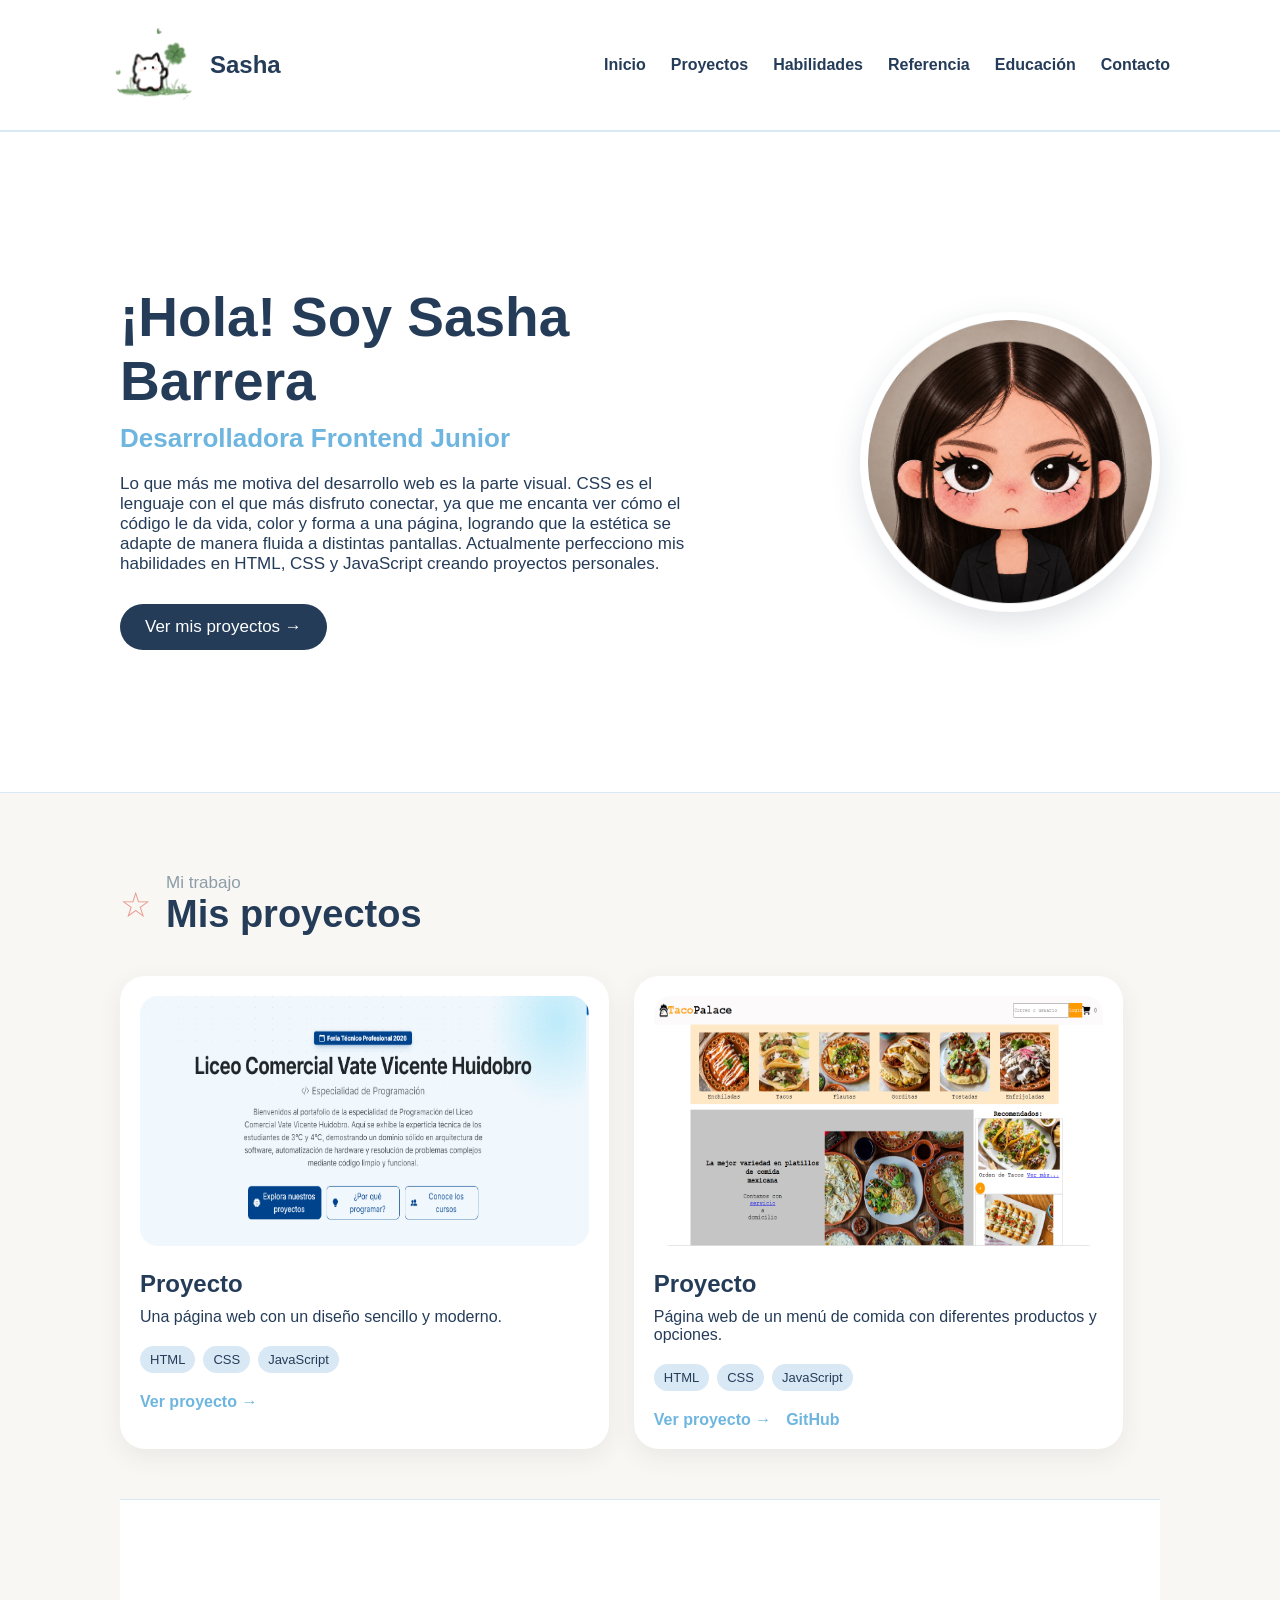
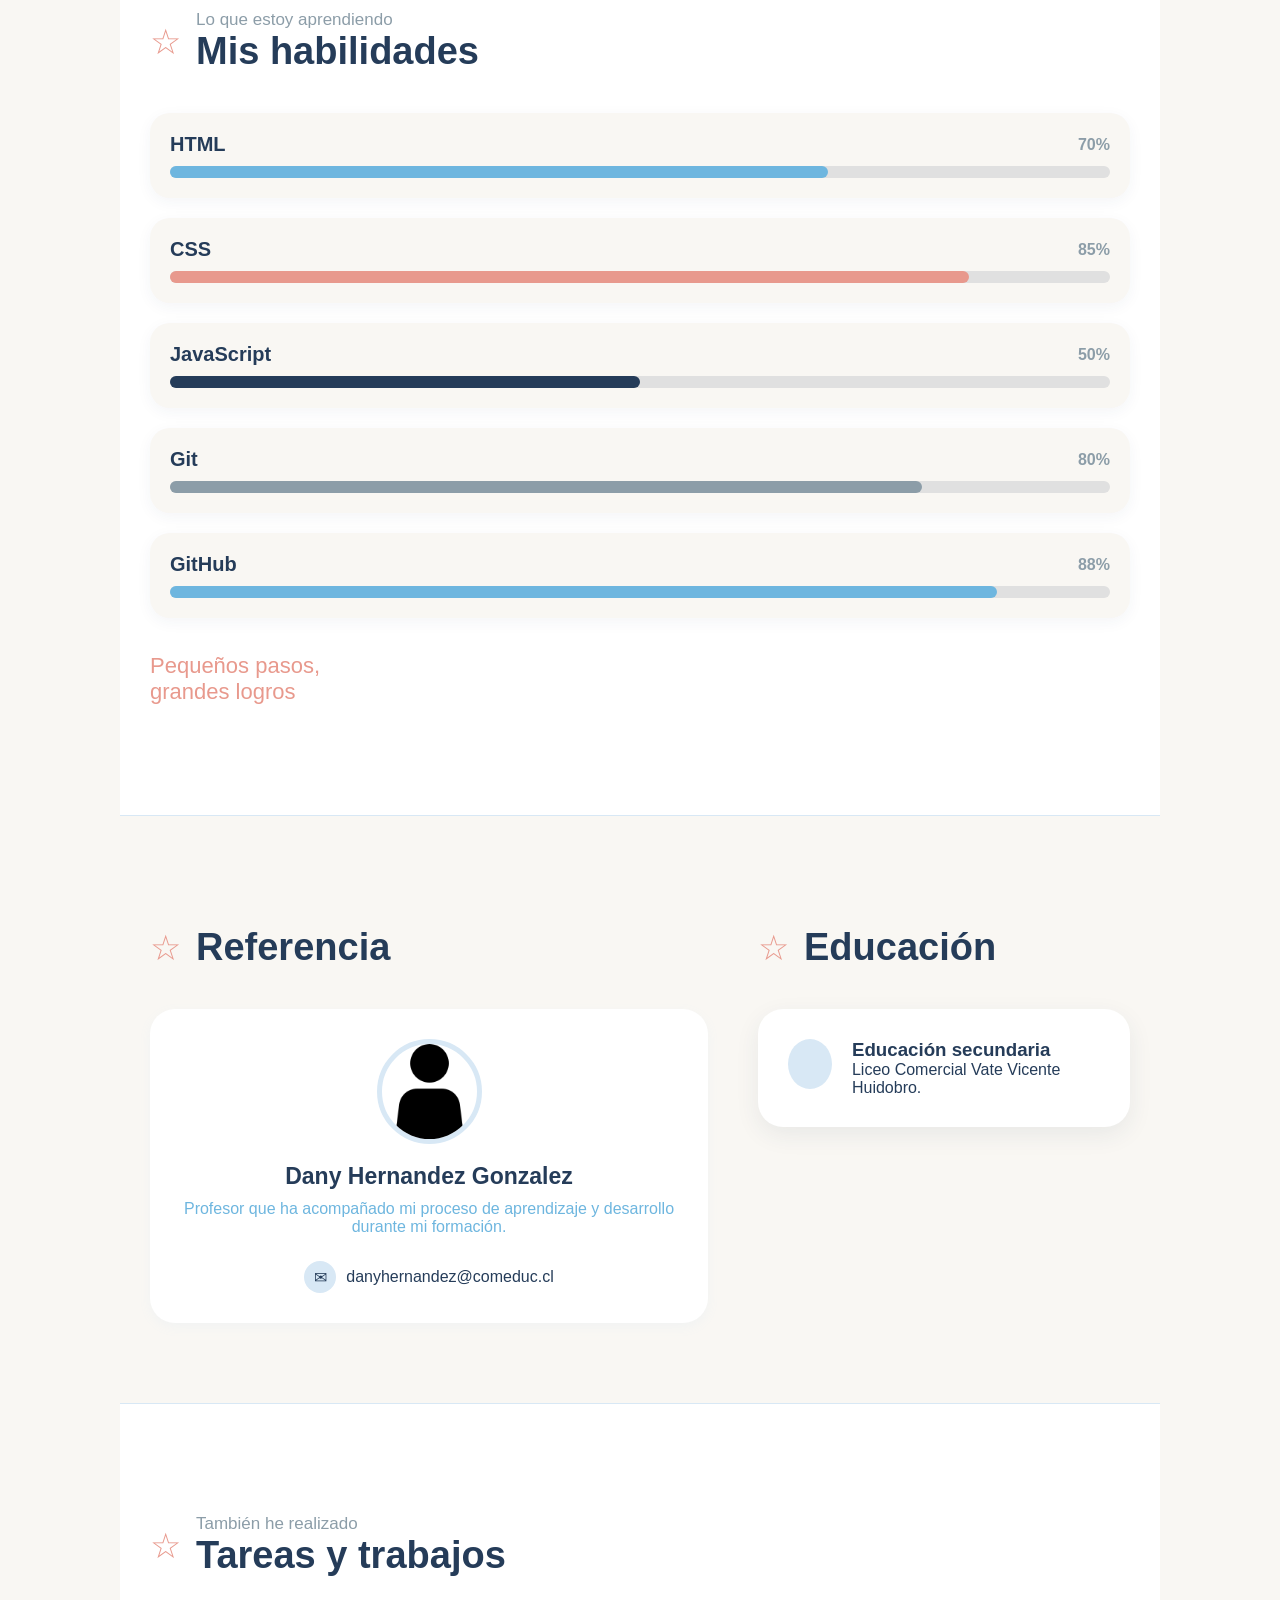
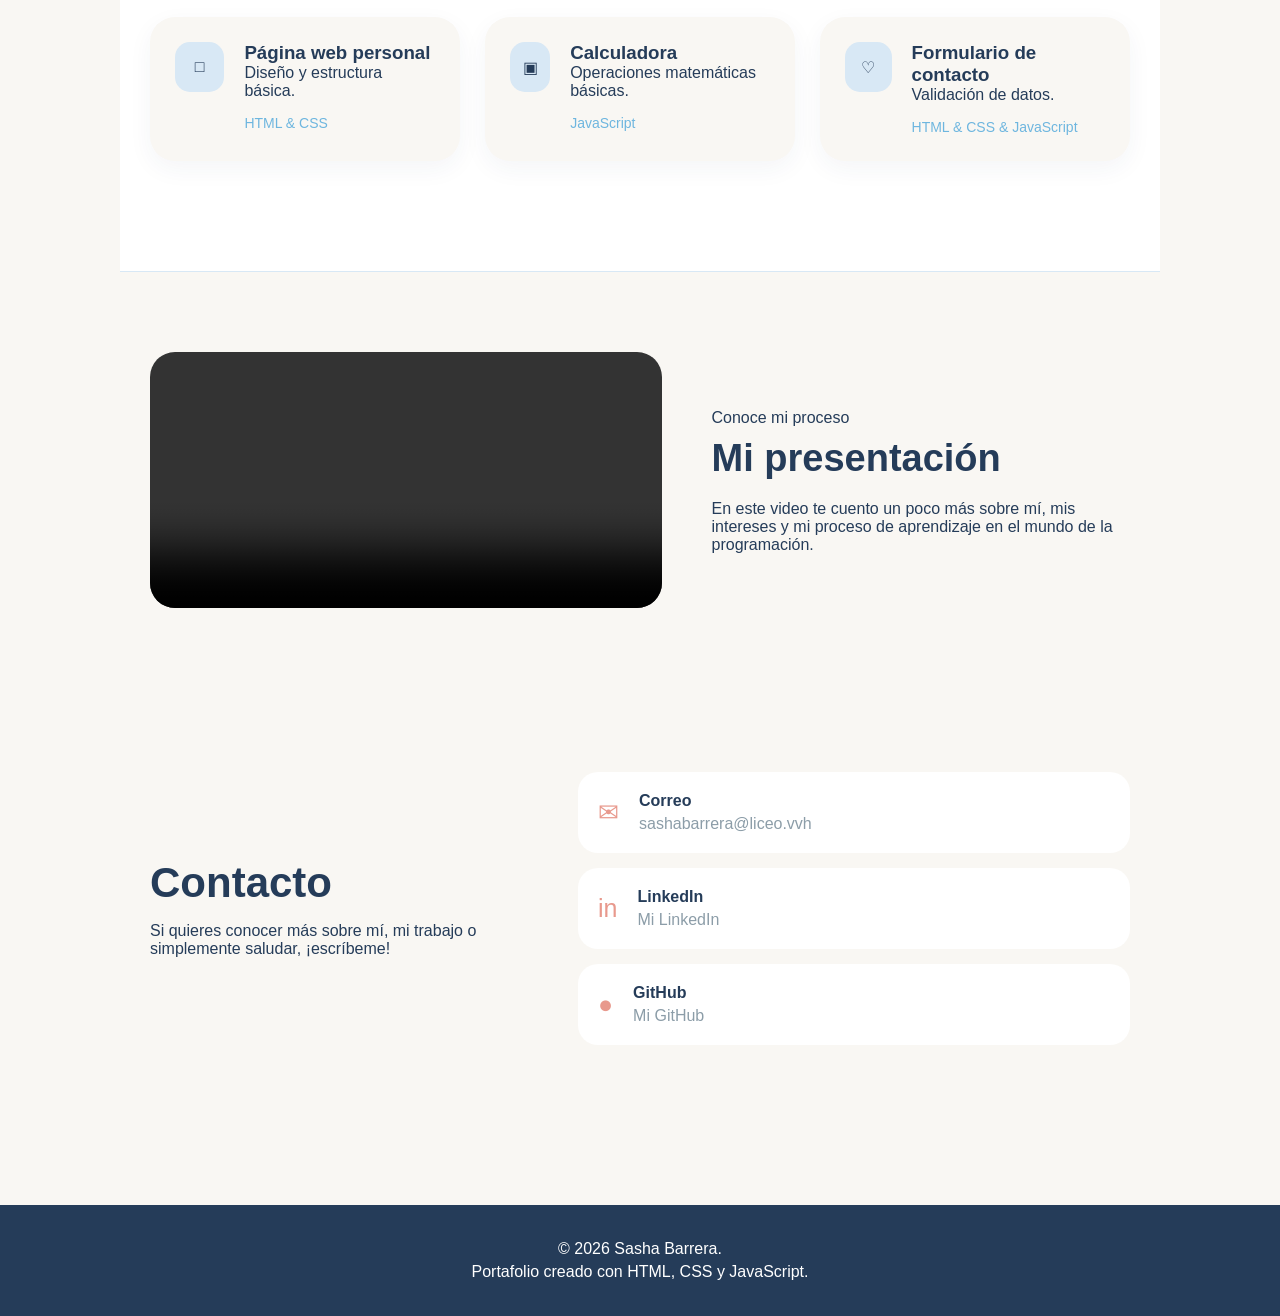
==== commit 1aae0eb0: "ok" ====
--- a/Portafolio/index.html
+++ b/Portafolio/index.html
@@ -12,6 +12,7 @@
 <body>
 
     <!-- ENCABEZADO -->
+
     <header class="encabezado">
         <nav class="navegacion">
             <div class="logo">
@@ -28,6 +29,7 @@
             </div>
         </nav>
     </header>
+
 
     <main>
         <!-- INICIO -->
@@ -49,7 +51,9 @@
                     </a>
                 </div>
 
+
                 <!-- FOTO PRINCIPAL -->
+
                 <div class="inicio-foto">
                     <div class="circulo-foto">
                         <img id="foto-principal" src="static/images/perfil.png" alt="Foto de Sasha Barrera"
@@ -61,6 +65,7 @@
 
 
         <!-- PROYECTOS -->
+
         <section id="proyectos" class="seccion proyectos">
             <div class="titulo-seccion">
                 <span>☆</span>
@@ -83,14 +88,16 @@
                         <span>JavaScript</span>
                     </div>
                     <div class="enlaces-proyecto">
-                        <a href="https://feria-tp-2026.onrender.com/" target="_blank">Ver proyecto →</a>
-                    </div>
-                </div>
+                        <a href="http://https://feria-tp-2026.onrender.com/" 
+                        target="_blank">Ver proyecto →</a>
+                    </div>
+                </div>
+
 
                 <!-- PROYECTO 2 -->
                 <div class="tarjeta-proyecto">
                     <img src="static/images/TACO PALACE.png" alt="Imagen del proyecto 2">
-                    <h3>Proyecto</h3>
+                    <h3>Proyecto </h3>
                     <p>
                         Página web de un menú de comida con diferentes productos y opciones.
                     </p>
@@ -100,213 +107,217 @@
                         <span>JavaScript</span>
                     </div>
                     <div class="enlaces-proyecto">
-                        <a href="" target="_blank">Ver proyecto →</a>
-                        <a href="https://github.com/sashabarrera/Skillnest_fundamentos_web/tree/main/STACK_JS/19_TACO%20PALACE" target="_blank">GitHub</a>
-                    </div>
-                </div>
-            </div>
-        </section>
-
-
-        <!-- HABILIDADES -->
-        <section id="habilidades" class="seccion-blanca">
-            <div class="seccion habilidades">
-                <div class="titulo-seccion">
-                    <span>☆</span>
-                    <div>
-                        <p>Lo que estoy aprendiendo</p>
-                        <h2>Mis habilidades</h2>
-                    </div>
-                </div>
-                <div class="habilidad">
-                    <div class="habilidad-arriba">
-                        <h3>HTML</h3>
-                        <span>70%</span>
-                    </div>
-                    <div class="barra">
-                        <div class="progreso-html"></div>
-                    </div>
-                </div>
-                <div class="habilidad">
-                    <div class="habilidad-arriba">
-                        <h3>CSS</h3>
-                        <span>85%</span>
-                    </div>
-                    <div class="barra">
-                        <div class="progreso-css"></div>
-                    </div>
-                </div>
-                <div class="habilidad">
-                    <div class="habilidad-arriba">
-                        <h3>JavaScript</h3>
-                        <span>50%</span>
-                    </div>
-                    <div class="barra">
-                        <div class="progreso-js"></div>
-                    </div>
-                </div>
-                <div class="habilidad">
-                    <div class="habilidad-arriba">
-                        <h3>Git</h3>
-                        <span>80%</span>
-                    </div>
-                    <div class="barra">
-                        <div class="progreso-git"></div>
-                    </div>
-                </div>
-                <div class="habilidad">
-                    <div class="habilidad-arriba">
-                        <h3>GitHub</h3>
-                        <span>88%</span>
-                    </div>
-                    <div class="barra">
-                        <div class="progreso-github"></div>
-                    </div>
-                </div>
-                <p class="frase-seccion">
-                    Pequeños pasos,<br>
-                    grandes logros
-                </p>
-            </div>
-        </section>
-
-
-        <!-- REFERENCIA Y EDUCACIÓN -->
-        <section class="seccion columna">
-            <!-- REFERENCIA -->
-            <div id="referencia" class="referencia">
-                <div class="titulo-seccion">
-                    <span>☆</span>
-                    <div>
-                        <h2>Referencia</h2>
-                    </div>
-                </div>
-                <div class="perfil-profesor">
-                    <img src="static/images/persona.png" alt="Foto del profesor">
-                    <div class="datos-profesor">
-                        <h3>Dany Hernández González</h3>
-                        <p class="descripcion-profesor">
-                            Profesor que ha acompañado mi proceso de
-                            aprendizaje y desarrollo durante mi formación.
+                        <a href="https://sashabarrera.github.io/TACO-PALACE/" target="_blank">Ver proyecto →</a>
+                        <a href="https://github.com/sashabarrera/Skillnest_fundamentos_web
+                        /tree/main/STACK_JS/19_TACO%20PALACE" target="_blank">GitHub</a>
+                    </div>
+                </div>
+</div>
+
+                <!-- HABILIDADES -->
+                <section id="habilidades" class="seccion-blanca">
+                    <div class="seccion habilidades">
+                        <div class="titulo-seccion">
+                            <span>☆</span>
+                            <div>
+                                <p>Lo que estoy aprendiendo</p>
+                                <h2>Mis habilidades</h2>
+                            </div>
+                        </div>
+                        <div class="habilidad">
+                            <div class="habilidad-arriba">
+                                <h3>HTML</h3>
+                                <span>70%</span>
+                            </div>
+                            <div class="barra">
+                                <div class="progreso-html"></div>
+                            </div>
+                        </div>
+                        <div class="habilidad">
+                            <div class="habilidad-arriba">
+                                <h3>CSS</h3>
+                                <span>85%</span>
+                            </div>
+                            <div class="barra">
+                                <div class="progreso-css"></div>
+                            </div>
+                        </div>
+                        <div class="habilidad">
+                            <div class="habilidad-arriba">
+                                <h3>JavaScript</h3>
+                                <span>50%</span>
+                            </div>
+                            <div class="barra">
+                                <div class="progreso-js"></div>
+                            </div>
+                        </div>
+                        <div class="habilidad">
+                            <div class="habilidad-arriba">
+                                <h3>Git</h3>
+                                <span>80%</span>
+                            </div>
+                            <div class="barra">
+                                <div class="progreso-git"></div>
+                            </div>
+                        </div>
+                        <div class="habilidad">
+                            <div class="habilidad-arriba">
+                                <h3>GitHub</h3>
+                                <span>88%</span>
+                            </div>
+                            <div class="barra">
+                                <div class="progreso-github"></div>
+                            </div>
+                        </div>
+                        <p class="frase-seccion">
+                            Pequeños pasos,<br>
+                            grandes logros
                         </p>
-                        <p class="correo-profesor">
-                            <span>✉</span> danyhernandez@comeduc.cl</p>
-                    </div>
-                </div>
-            </div>
-
-            <!-- EDUCACIÓN -->
-            <div id="educacion" class="educacion">
-                <div class="titulo-seccion">
-                    <span>☆</span>
-                    <div>
-                        <h2>Educación</h2>
-                    </div>
-                </div>
-                <div class="tarjeta-educacion">
-                    <div class="icono-educacion">
-                        ◇
-                    </div>
-                    <div>
-                        <h3>Educación secundaria</h3>
+                    </div>
+                </section>
+
+
+                <!-- REFERENCIA Y EDUCACIÓN -->
+                <section class="seccion columna">
+                    <!-- REFERENCIA -->
+                    <div id="referencia" class="referencia">
+                        <div class="titulo-seccion">
+                            <span>☆</span>
+                            <div>
+                                <h2>Referencia</h2>
+                            </div>
+                        </div>
+                        <div class="perfil-profesor">
+                            <img src="static/images/persona.png" alt="Foto del profesor">
+                            <div class="datos-profesor">
+                                <h3>Dany Hernandez Gonzalez</h3>
+                                <p class="descripcion-profesor">
+                                    Profesor que ha acompañado mi proceso de
+                                    aprendizaje y desarrollo durante mi formación.
+                                </p>
+                                <a href="mailto:danyhernandez@comeduc.cl" class="correo-profesor">
+                                    <span>✉</span> danyhernandez@comeduc.cl</a>
+                            </div>
+                        </div>
+                    </div>
+
+
+                    <!-- EDUCACIÓN -->
+                    <div id="educacion" class="educacion">
+                        <div class="titulo-seccion">
+                            <span>☆</span>
+                            <div>
+                                <h2>Educación</h2>
+                            </div>
+                        </div>
+                        <div class="tarjeta-educacion">
+                            <div class="icono-educacion">
+                                <img src="static/images/" alt="">
+                            </div>
+                            <div>
+                                <h3>Educación secundaria</h3>
+                                <p>
+                                    Liceo Comercial Vate Vicente Huidobro.
+                                </p>
+                            </div>
+                        </div>
+                    </div>
+                </section>
+
+
+                <!-- TAREAS Y TRABAJOS -->
+                <section class="seccion-blanca">
+                    <div class="seccion trabajos">
+                        <div class="titulo-seccion">
+                            <span>☆</span>
+                            <div>
+                                <p>También he realizado</p>
+                                <h2>Tareas y trabajos</h2>
+                            </div>
+                        </div>
+                        <div class="tarjetas-trabajos">
+                            <div class="tarjeta-trabajo">
+                                <div class="icono-trabajo">□</div>
+                                <div>
+                                    <h3>Página web personal</h3>
+                                    <p>Diseño y estructura básica.</p>
+                                    <span>HTML & CSS</span>
+                                </div>
+                            </div>
+                            <div class="tarjeta-trabajo">
+                                <div class="icono-trabajo">▣</div>
+                                <div>
+                                    <h3>Calculadora</h3>
+                                    <p>Operaciones matemáticas básicas.</p>
+                                    <span>JavaScript</span>
+                                </div>
+                            </div>
+                            <div class="tarjeta-trabajo">
+                                <div class="icono-trabajo">♡</div>
+                                <div>
+                                    <h3>Formulario de contacto</h3>
+                                    <p>Validación de datos.</p>
+                                    <span>HTML & CSS & JavaScript</span>
+                                </div>
+                            </div>
+                        </div>
+                    </div>
+                </section>
+
+
+                <!-- VIDEO -->
+
+                <section class="seccion video-seccion">
+                    <div class="video">
+                        <video controls>
+                            <source src="video/presentacion.mp4" type="video/mp4">
+                        </video>
+                    </div>
+                    <div class="video-texto">
+                        <p>Conoce mi proceso</p>
+                        <h2>Mi presentación</h2>
                         <p>
-                            Liceo Comercial Vate Vicente Huidobro.
+                            En este video te cuento un poco más sobre mí,
+                            mis intereses y mi proceso de aprendizaje
+                            en el mundo de la programación.
                         </p>
                     </div>
-                </div>
-            </div>
-        </section>
-
-
-        <!-- TAREAS Y TRABAJOS -->
-        <section class="seccion-blanca">
-            <div class="seccion trabajos">
-                <div class="titulo-seccion">
-                    <span>☆</span>
-                    <div>
-                        <p>También he realizado</p>
-                        <h2>Tareas y trabajos</h2>
-                    </div>
-                </div>
-                <div class="tarjetas-trabajos">
-                    <div class="tarjeta-trabajo">
-                        <div class="icono-trabajo">□</div>
-                        <div>
-                            <h3>Página web personal</h3>
-                            <p>Diseño y estructura básica.</p>
-                            <span>HTML & CSS</span>
-                        </div>
-                    </div>
-                    <div class="tarjeta-trabajo">
-                        <div class="icono-trabajo">▣</div>
-                        <div>
-                            <h3>Calculadora</h3>
-                            <p>Operaciones matemáticas básicas.</p>
-                            <span>JavaScript</span>
-                        </div>
-                    </div>
-                    <div class="tarjeta-trabajo">
-                        <div class="icono-trabajo">♡</div>
-                        <div>
-                            <h3>Formulario de contacto</h3>
-                            <p>Validación de datos.</p>
-                            <span>HTML & CSS & JavaScript</span>
-                        </div>
-                    </div>
-                </div>
-            </div>
-        </section>
-
-
-        <!-- VIDEO -->
-        <section class="seccion video-seccion">
-            <div class="video">
-                <video controls>
-                    <source src="static/video/Hover.mp4" type="video/mp4">
-                    Tu navegador no puede reproducir este video.
-                </video>
-            </div>
-            <div class="video-texto">
-                <h2>Efecto Hover</h2>
-                <p>
-                    En este video se muestra cómo utilicé CSS para dar interactividad y animación a los elementos al pasar el cursor.
-                </p>
-            </div>
-        </section>
-
-
-        <!-- CONTACTO -->
-        <section id="contacto" class="seccion contacto">
-            <div class="contacto-texto">
-                <h2>Contacto</h2>
-                <p>
-                    Si quieres conocer más sobre mí.
-                </p>
-            </div>
-            <div class="contactos">
-                <a class="contacto-card">
-                    <span>✉</span>
-                    <div>
-                        <strong>Correo</strong>
-                        <p>sashabarrera@liceo.vvh</p>
-                    </div>
-                </a>
-                <a href="#" class="contacto-card">
-                    <span>in</span>
-                    <div>
-                        <strong>LinkedIn</strong>
-                        <p>Mi LinkedIn</p>
-                    </div>
-                </a>
-                <a href="https://github.com/sashabarrera" target="_blank" class="contacto-card">
-                    <span>●</span>
-                    <div>
-                        <strong>GitHub</strong>
-                        <p>Mi GitHub</p>
-                    </div>
-                </a>
-            </div>
-        </section>
+                </section>
+
+
+                <!-- CONTACTO -->
+                <section id="contacto" class="seccion contacto">
+                    <div class="contacto-texto">
+                        <h2>Contacto</h2>
+                        <p>
+                            Si quieres conocer más sobre mí, mi trabajo o simplemente
+                            saludar, ¡escríbeme!
+                        </p>
+                    </div>
+                    <div class="contactos">
+                        <a href="mailto:sashabarrera@liceo.vvh" class="contacto-card">
+                            <span>✉</span>
+                            <div>
+                                <strong>Correo</strong>
+                                <p>sashabarrera@liceo.vvh</p>
+                            </div>
+                        </a>
+                        <a href="#" class="contacto-card">
+                            <span>in</span>
+                            <div>
+                                <strong>LinkedIn</strong>
+                                <p>Mi LinkedIn</p>
+                            </div>
+                        </a>
+                        <a href="https://github.com/sashabarrera"  target="_blank" class="contacto-card">
+                            <span>●</span>
+                            <div>
+                                <strong>GitHub</strong>
+                                <p>Mi GitHub</p>
+                            </div>
+                        </a>
+                    </div>
+                </section>
     </main>
 
 
